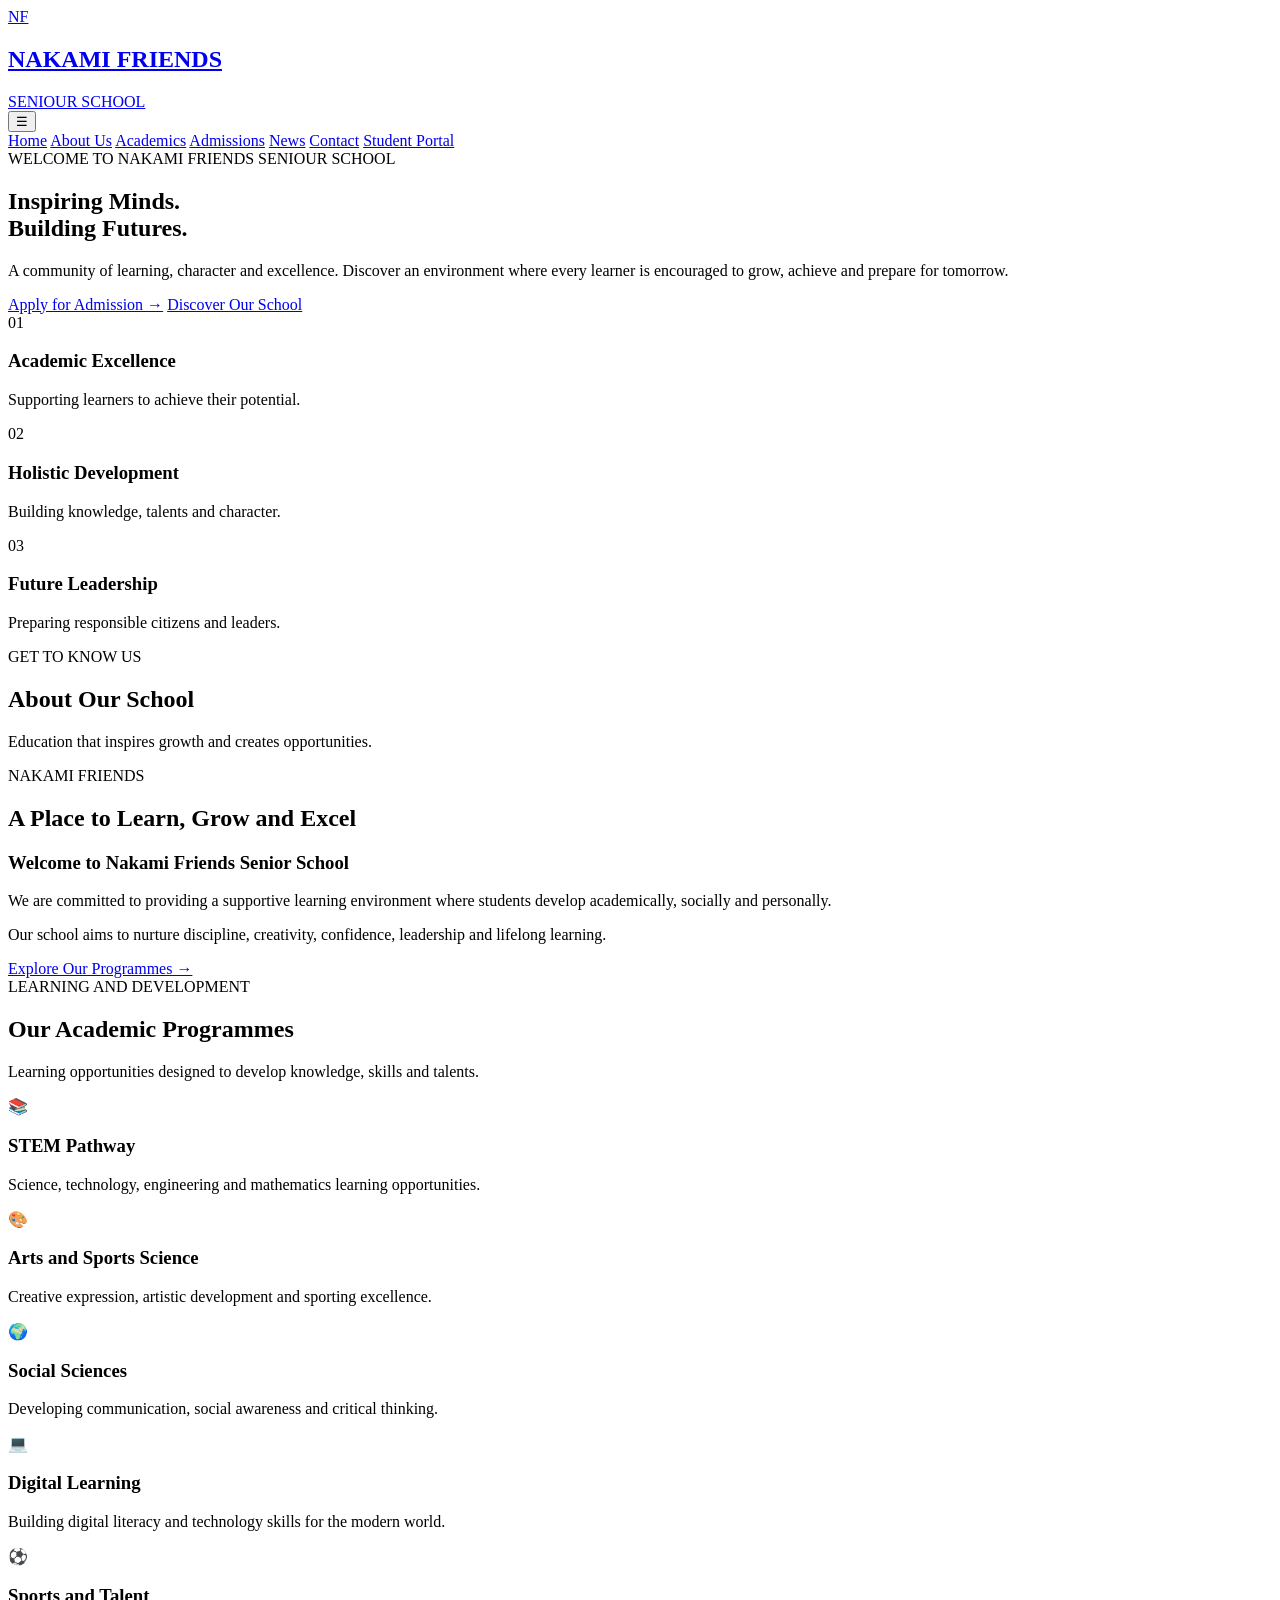
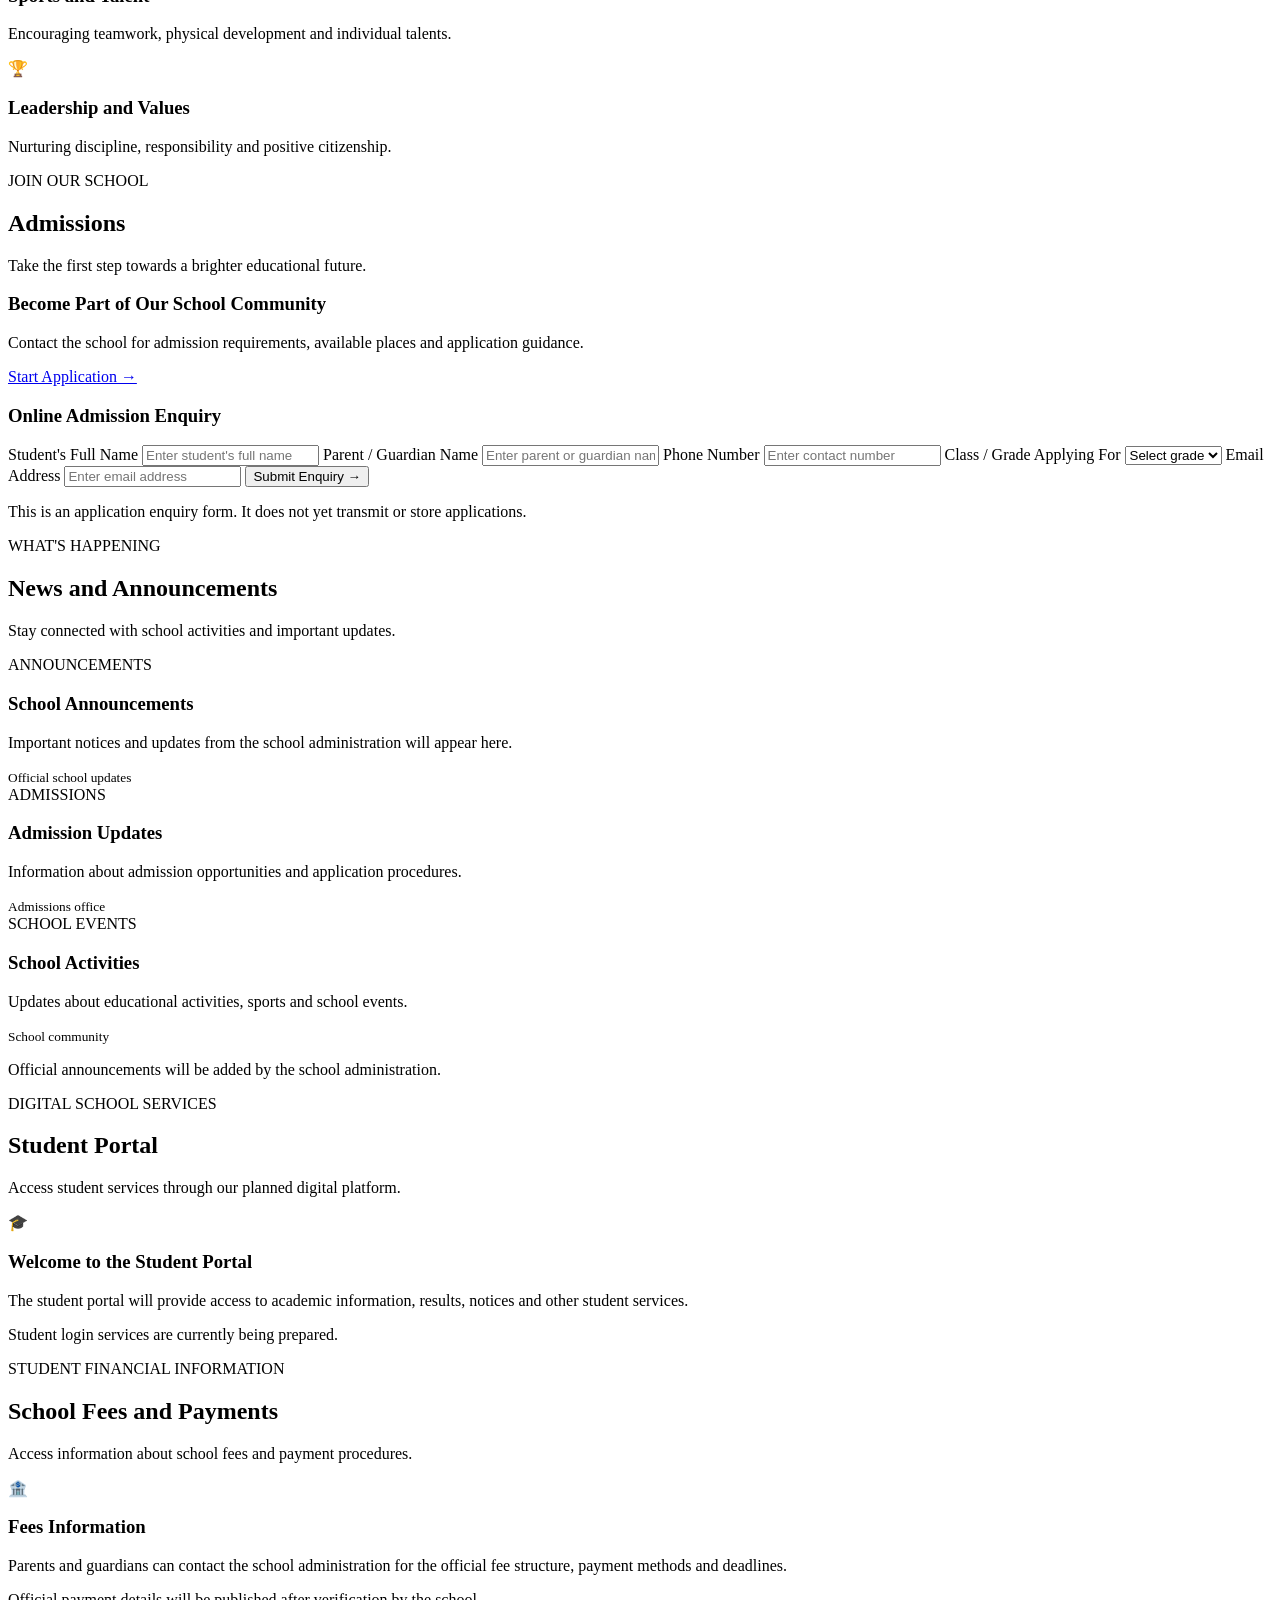
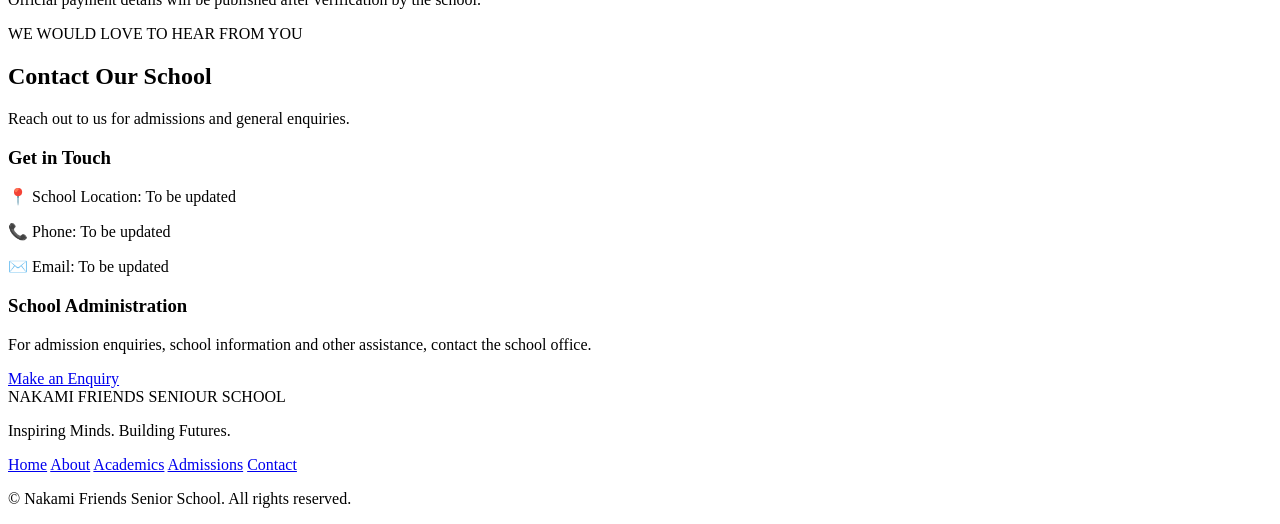
==== index.html @ fc5f19bd "Add initial HTML structure for school website This commit adds the initial HTML structure for the Na" ====
<!DOCTYPE html>
<html lang="en">
<head>
    <meta charset="UTF-8">
    <meta name="viewport" content="width=device-width, initial-scale=1.0">
    <meta name="description" content="Welcome to Nakami Friends Senior School. Discover our academic programmes, admissions and school community.">
    <title>NAKAMI FRIENDS SENIOUR SCHOOL | Excellence in Education</title>
    <link rel="stylesheet" href="style.css">
    <link rel="preconnect" href="https://fonts.googleapis.com">
    <link href="https://fonts.googleapis.com/css2?family=DM+Sans:wght@400;500;600;700;800&family=Playfair+Display:wght@600;700;800&display=swap" rel="stylesheet">
</head>

<body>

<header class="header">
    <a href="#home" class="brand">
        <div class="logo">NF</div>
        <div>
            <h2>NAKAMI FRIENDS</h2>
            <span>SENIOUR SCHOOL</span>
        </div>
    </a>

    <button class="menu-toggle" id="menuToggle" aria-label="Toggle navigation">☰</button>

    <nav id="navigation">
        <a href="#home">Home</a>
        <a href="#about">About Us</a>
        <a href="#academics">Academics</a>
        <a href="#admissions">Admissions</a>
        <a href="#news">News</a>
        <a href="#contact">Contact</a>
        <a href="#portal" class="nav-button">Student Portal</a>
    </nav>
</header>

<main>

<section class="hero" id="home">
    <div class="hero-content">
        <span class="welcome">WELCOME TO NAKAMI FRIENDS SENIOUR SCHOOL</span>
        <h1>Inspiring Minds.<br>Building Futures.</h1>
        <p>
            A community of learning, character and excellence.
            Discover an environment where every learner is encouraged
            to grow, achieve and prepare for tomorrow.
        </p>
        <div class="hero-buttons">
            <a href="#admissions" class="btn primary">Apply for Admission →</a>
            <a href="#about" class="btn outline">Discover Our School</a>
        </div>
    </div>
</section>

<section class="quick-info">
    <div>
        <span>01</span>
        <h3>Academic Excellence</h3>
        <p>Supporting learners to achieve their potential.</p>
    </div>
    <div>
        <span>02</span>
        <h3>Holistic Development</h3>
        <p>Building knowledge, talents and character.</p>
    </div>
    <div>
        <span>03</span>
        <h3>Future Leadership</h3>
        <p>Preparing responsible citizens and leaders.</p>
    </div>
</section>

<section class="section" id="about">
    <div class="section-heading">
        <span>GET TO KNOW US</span>
        <h2>About Our School</h2>
        <p>Education that inspires growth and creates opportunities.</p>
    </div>

    <div class="about-content">
        <div class="image-placeholder">
            <span>NAKAMI FRIENDS</span>
            <h2>A Place to Learn, Grow and Excel</h2>
        </div>

        <div class="about-text">
            <h3>Welcome to Nakami Friends Senior School</h3>
            <p>
                We are committed to providing a supportive learning
                environment where students develop academically,
                socially and personally.
            </p>
            <p>
                Our school aims to nurture discipline, creativity,
                confidence, leadership and lifelong learning.
            </p>
            <a href="#academics" class="text-link">Explore Our Programmes →</a>
        </div>
    </div>
</section>

<section class="section light-section" id="academics">
    <div class="section-heading">
        <span>LEARNING AND DEVELOPMENT</span>
        <h2>Our Academic Programmes</h2>
        <p>Learning opportunities designed to develop knowledge, skills and talents.</p>
    </div>

    <div class="card-grid">
        <article class="academic-card">
            <div class="card-icon">📚</div>
            <h3>STEM Pathway</h3>
            <p>Science, technology, engineering and mathematics learning opportunities.</p>
        </article>

        <article class="academic-card">
            <div class="card-icon">🎨</div>
            <h3>Arts and Sports Science</h3>
            <p>Creative expression, artistic development and sporting excellence.</p>
        </article>

        <article class="academic-card">
            <div class="card-icon">🌍</div>
            <h3>Social Sciences</h3>
            <p>Developing communication, social awareness and critical thinking.</p>
        </article>

        <article class="academic-card">
            <div class="card-icon">💻</div>
            <h3>Digital Learning</h3>
            <p>Building digital literacy and technology skills for the modern world.</p>
        </article>

        <article class="academic-card">
            <div class="card-icon">⚽</div>
            <h3>Sports and Talent</h3>
            <p>Encouraging teamwork, physical development and individual talents.</p>
        </article>

        <article class="academic-card">
            <div class="card-icon">🏆</div>
            <h3>Leadership and Values</h3>
            <p>Nurturing discipline, responsibility and positive citizenship.</p>
        </article>
    </div>
</section>

<section class="section" id="admissions">
    <div class="section-heading">
        <span>JOIN OUR SCHOOL</span>
        <h2>Admissions</h2>
        <p>Take the first step towards a brighter educational future.</p>
    </div>

    <div class="admission-box">
        <div>
            <h3>Become Part of Our School Community</h3>
            <p>Contact the school for admission requirements, available places and application guidance.</p>
        </div>
        <a href="#application" class="btn primary">Start Application →</a>
    </div>

    <div class="form-container" id="application">
        <h3>Online Admission Enquiry</h3>
        <form id="applicationForm">
            <label for="studentName">Student's Full Name</label>
            <input type="text" id="studentName" name="studentName" placeholder="Enter student's full name" required>

            <label for="guardian">Parent / Guardian Name</label>
            <input type="text" id="guardian" name="guardian" placeholder="Enter parent or guardian name" required>

            <label for="phone">Phone Number</label>
            <input type="tel" id="phone" name="phone" placeholder="Enter contact number" required>

            <label for="grade">Class / Grade Applying For</label>
            <select id="grade" name="grade" required>
                <option value="">Select grade</option>
                <option>Grade 10</option>
                <option>Grade 11</option>
                <option>Grade 12</option>
            </select>

            <label for="email">Email Address</label>
            <input type="email" id="email" name="email" placeholder="Enter email address">

            <button type="submit" class="btn primary full-btn">Submit Enquiry →</button>
            <p id="applicationMessage" class="form-message" role="status"></p>
        </form>
        <p class="notice">This is an application enquiry form. It does not yet transmit or store applications.</p>
    </div>
</section>

<section class="section light-section" id="news">
    <div class="section-heading">
        <span>WHAT'S HAPPENING</span>
        <h2>News and Announcements</h2>
        <p>Stay connected with school activities and important updates.</p>
    </div>

    <div class="card-grid">
        <article class="news-card">
            <span class="news-tag">ANNOUNCEMENTS</span>
            <h3>School Announcements</h3>
            <p>Important notices and updates from the school administration will appear here.</p>
            <small>Official school updates</small>
        </article>

        <article class="news-card">
            <span class="news-tag">ADMISSIONS</span>
            <h3>Admission Updates</h3>
            <p>Information about admission opportunities and application procedures.</p>
            <small>Admissions office</small>
        </article>

        <article class="news-card">
            <span class="news-tag">SCHOOL EVENTS</span>
            <h3>School Activities</h3>
            <p>Updates about educational activities, sports and school events.</p>
            <small>School community</small>
        </article>
    </div>
    <p class="notice">Official announcements will be added by the school administration.</p>
</section>

<section class="section portal-section" id="portal">
    <div class="section-heading">
        <span>DIGITAL SCHOOL SERVICES</span>
        <h2>Student Portal</h2>
        <p>Access student services through our planned digital platform.</p>
    </div>

    <div class="portal-box">
        <div class="portal-icon">🎓</div>
        <h3>Welcome to the Student Portal</h3>
        <p>
            The student portal will provide access to academic information,
            results, notices and other student services.
        </p>
        <p class="notice">Student login services are currently being prepared.</p>
    </div>
</section>

<section class="section light-section" id="fees">
    <div class="section-heading">
        <span>STUDENT FINANCIAL INFORMATION</span>
        <h2>School Fees and Payments</h2>
        <p>Access information about school fees and payment procedures.</p>
    </div>

    <div class="fees-box">
        <div class="fees-icon">🏦</div>
        <h3>Fees Information</h3>
        <p>
            Parents and guardians can contact the school administration
            for the official fee structure, payment methods and deadlines.
        </p>
        <p class="notice">Official payment details will be published after verification by the school.</p>
    </div>
</section>

<section class="section" id="contact">
    <div class="section-heading">
        <span>WE WOULD LOVE TO HEAR FROM YOU</span>
        <h2>Contact Our School</h2>
        <p>Reach out to us for admissions and general enquiries.</p>
    </div>

    <div class="contact-grid">
        <div>
            <h3>Get in Touch</h3>
            <p>📍 School Location: To be updated</p>
            <p>📞 Phone: To be updated</p>
            <p>✉️ Email: To be updated</p>
        </div>
        <div>
            <h3>School Administration</h3>
            <p>For admission enquiries, school information and other assistance, contact the school office.</p>
            <a href="#application" class="btn primary">Make an Enquiry</a>
        </div>
    </div>
</section>

</main>

<footer class="footer">
    <div class="footer-brand">NAKAMI FRIENDS SENIOUR SCHOOL</div>
    <p>Inspiring Minds. Building Futures.</p>

    <div class="footer-links">
        <a href="#home">Home</a>
        <a href="#about">About</a>
        <a href="#academics">Academics</a>
        <a href="#admissions">Admissions</a>
        <a href="#contact">Contact</a>
    </div>

    <p class="copyright">
        © <span id="year"></span> Nakami Friends Senior School.
        All rights reserved.
    </p>
</footer>

<script src="script.js"></script>
</body>
</html>
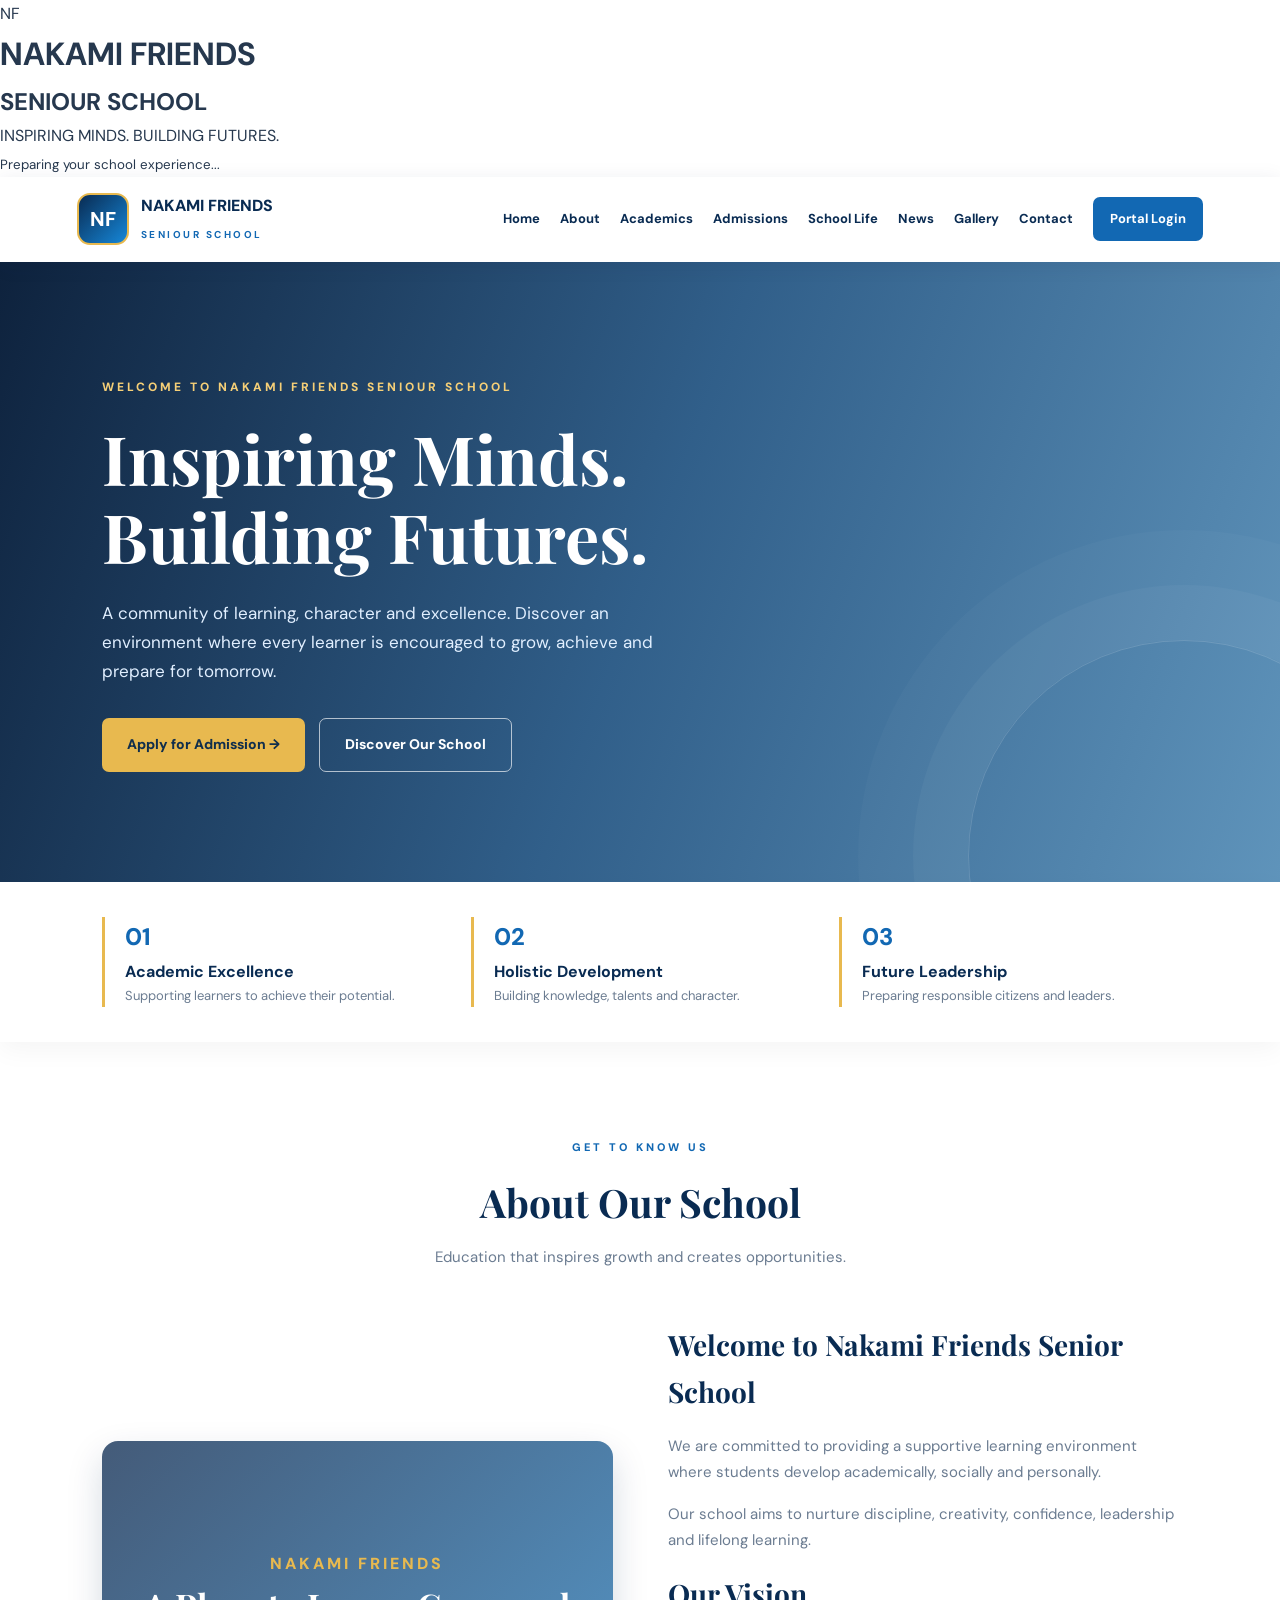
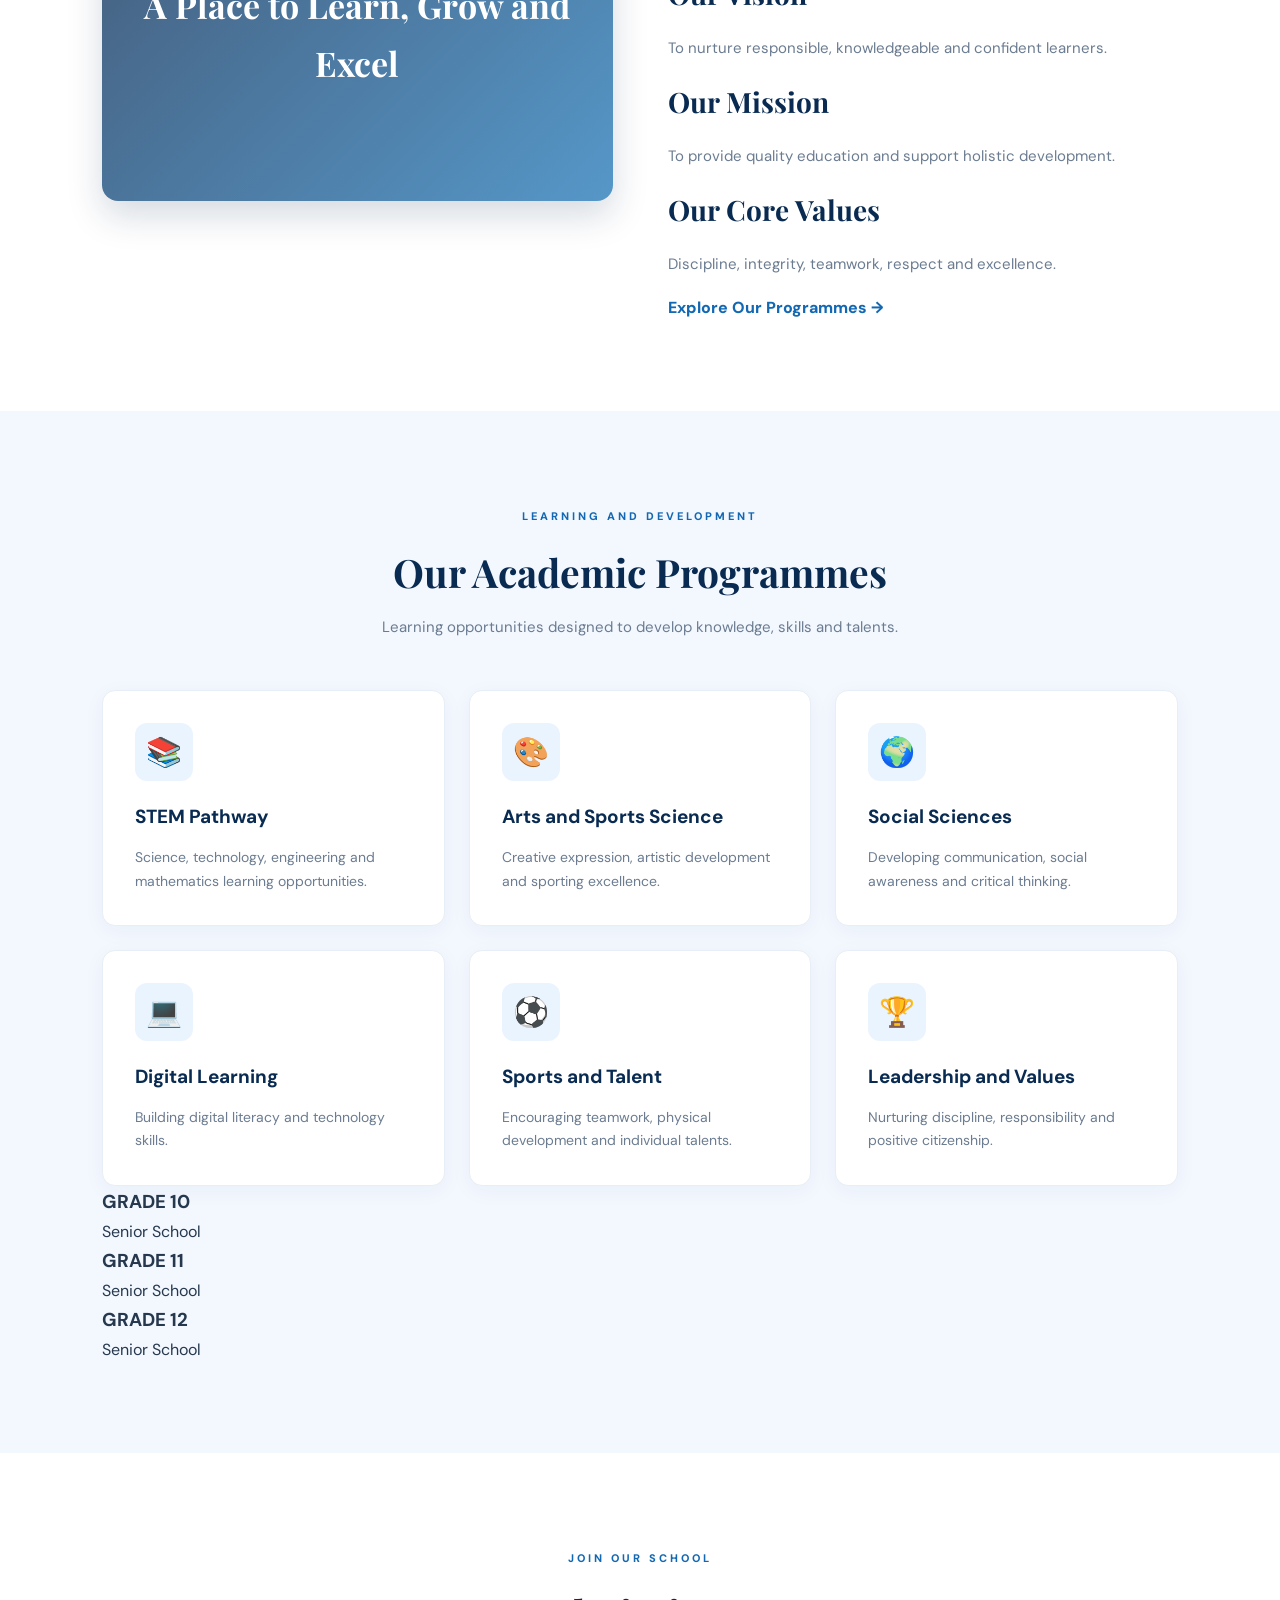
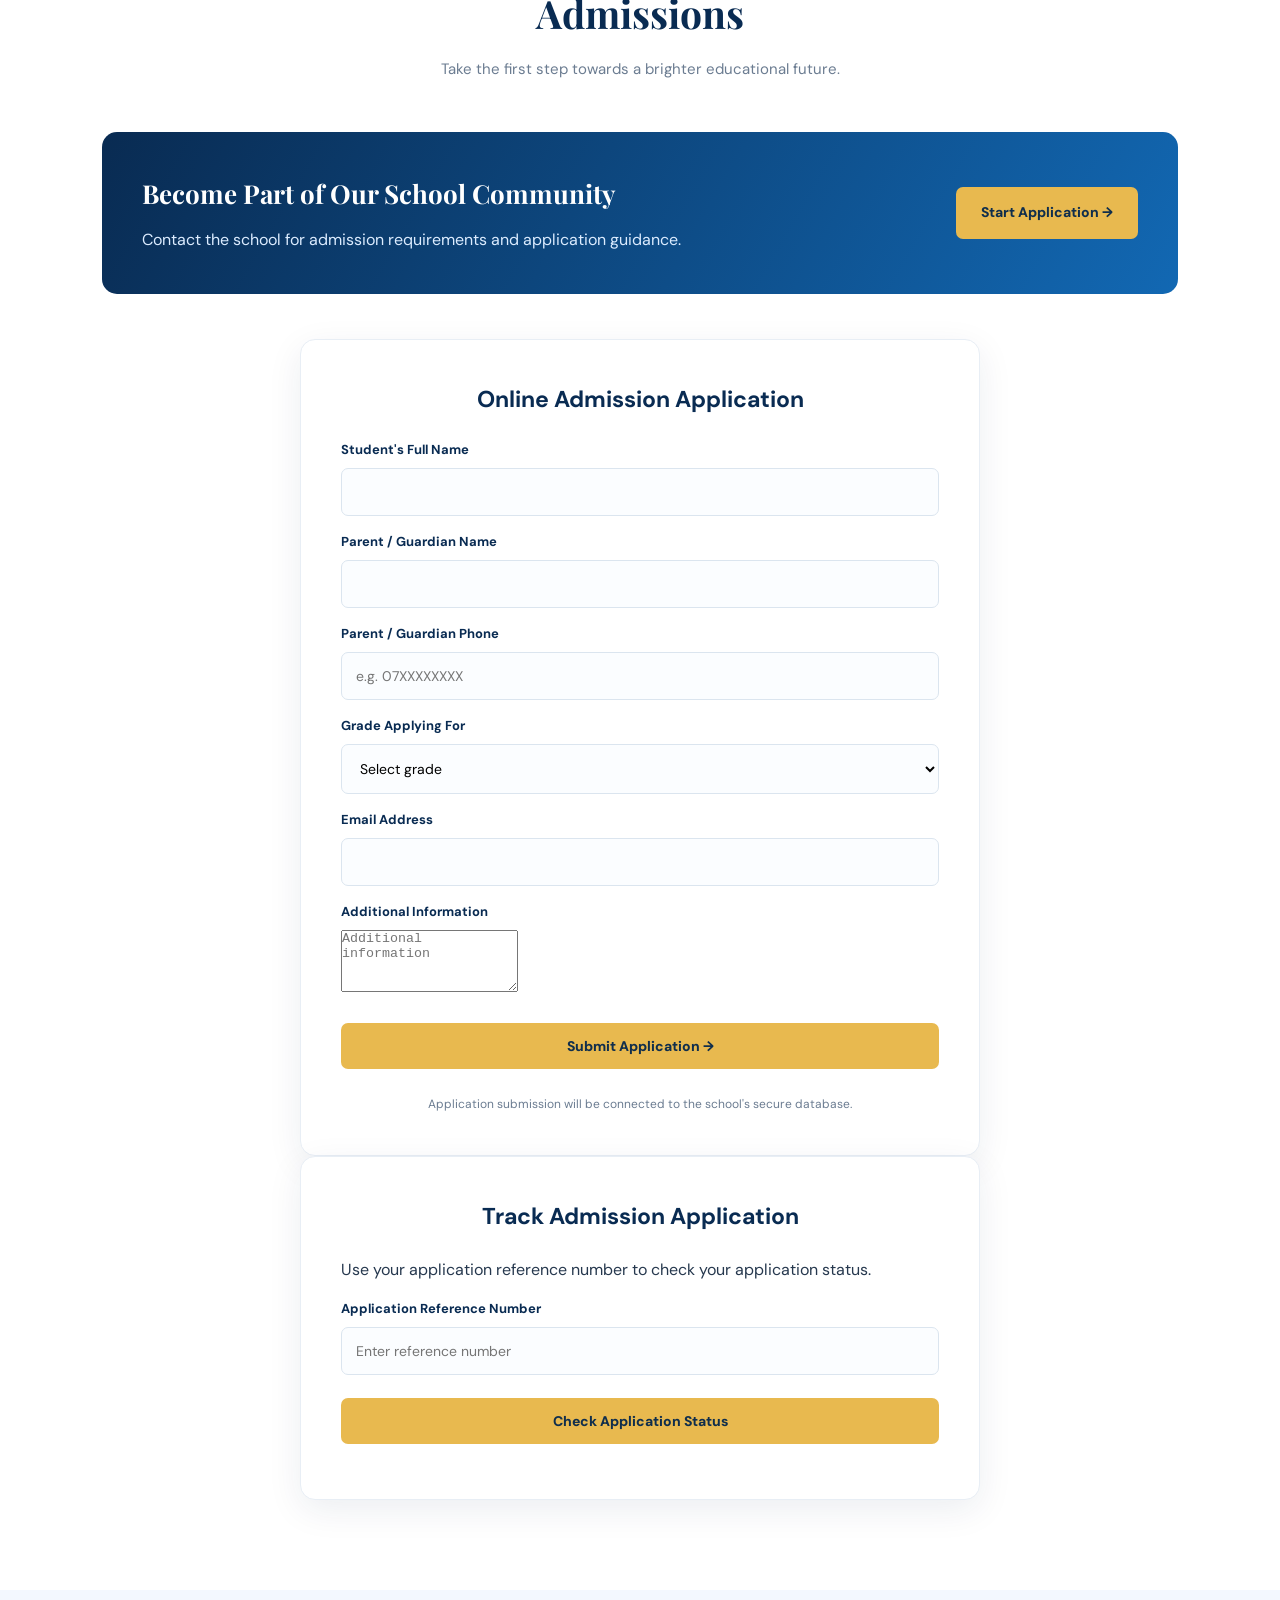
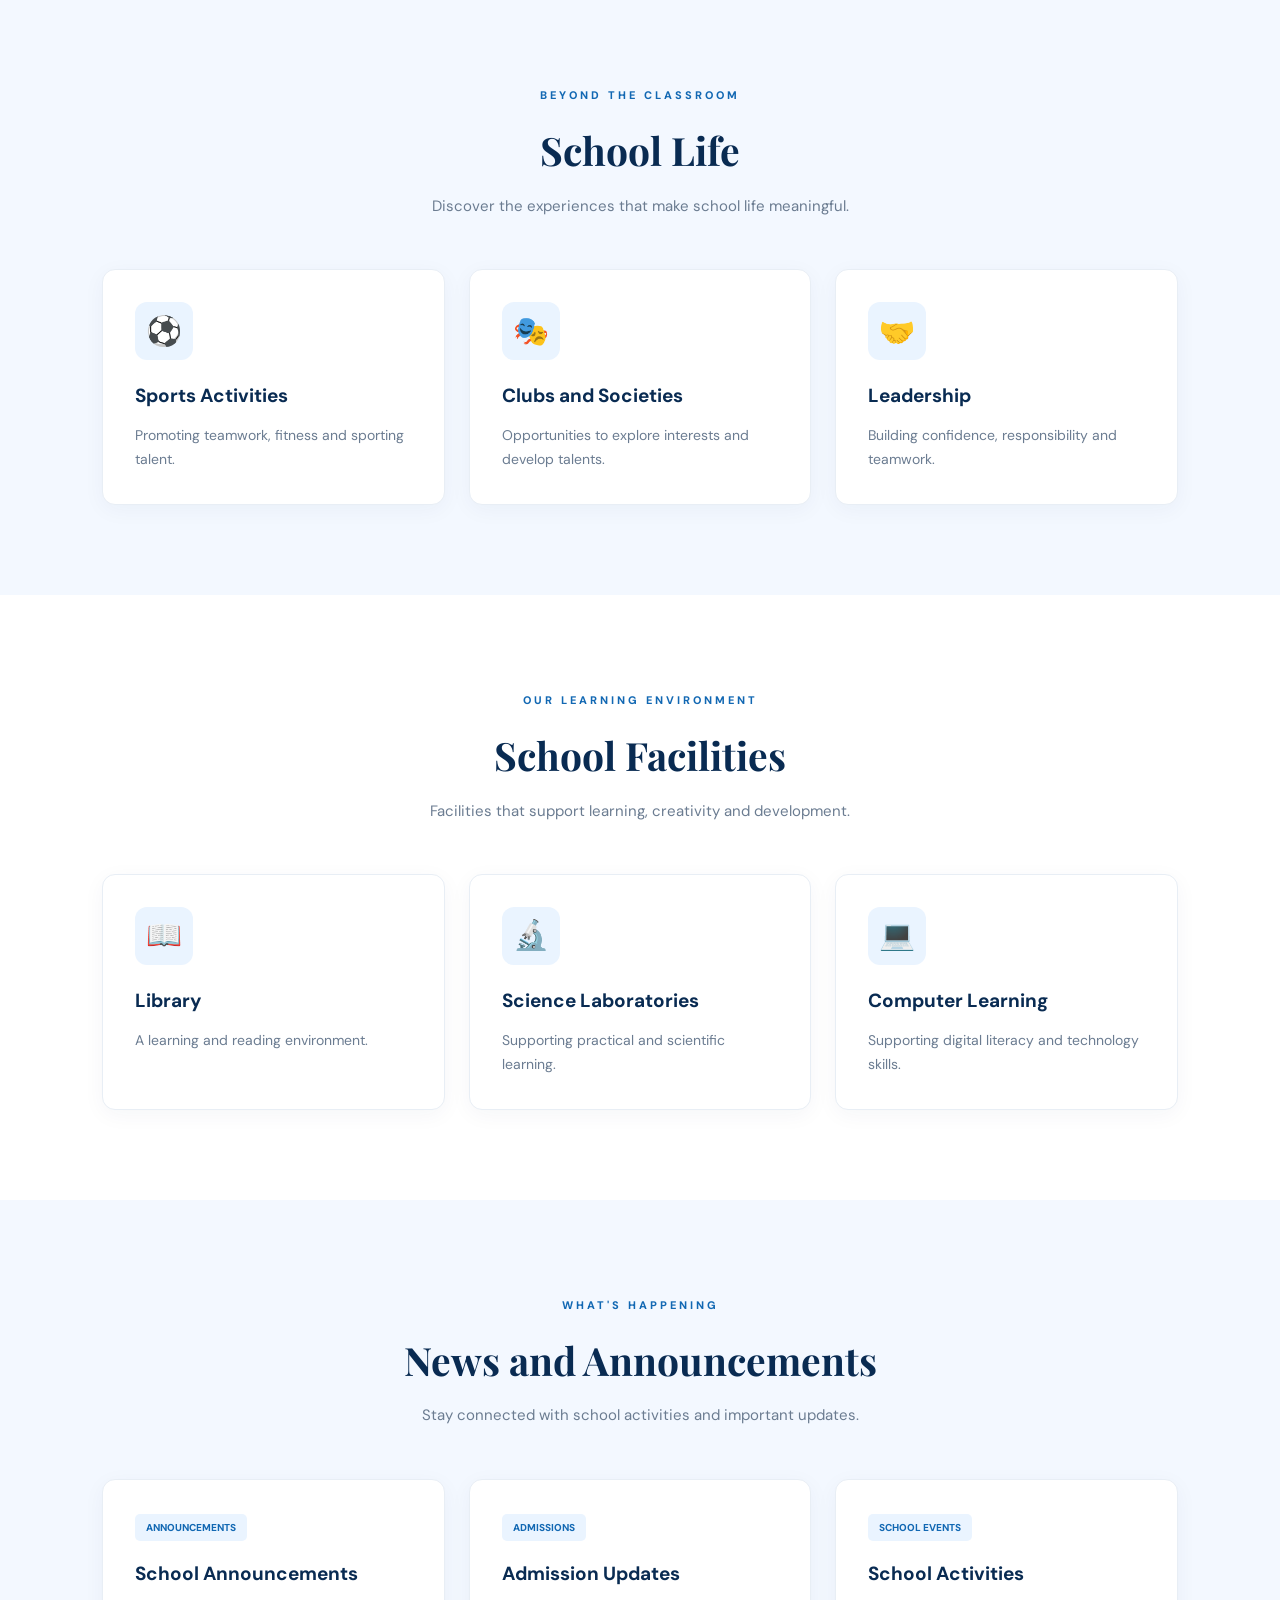
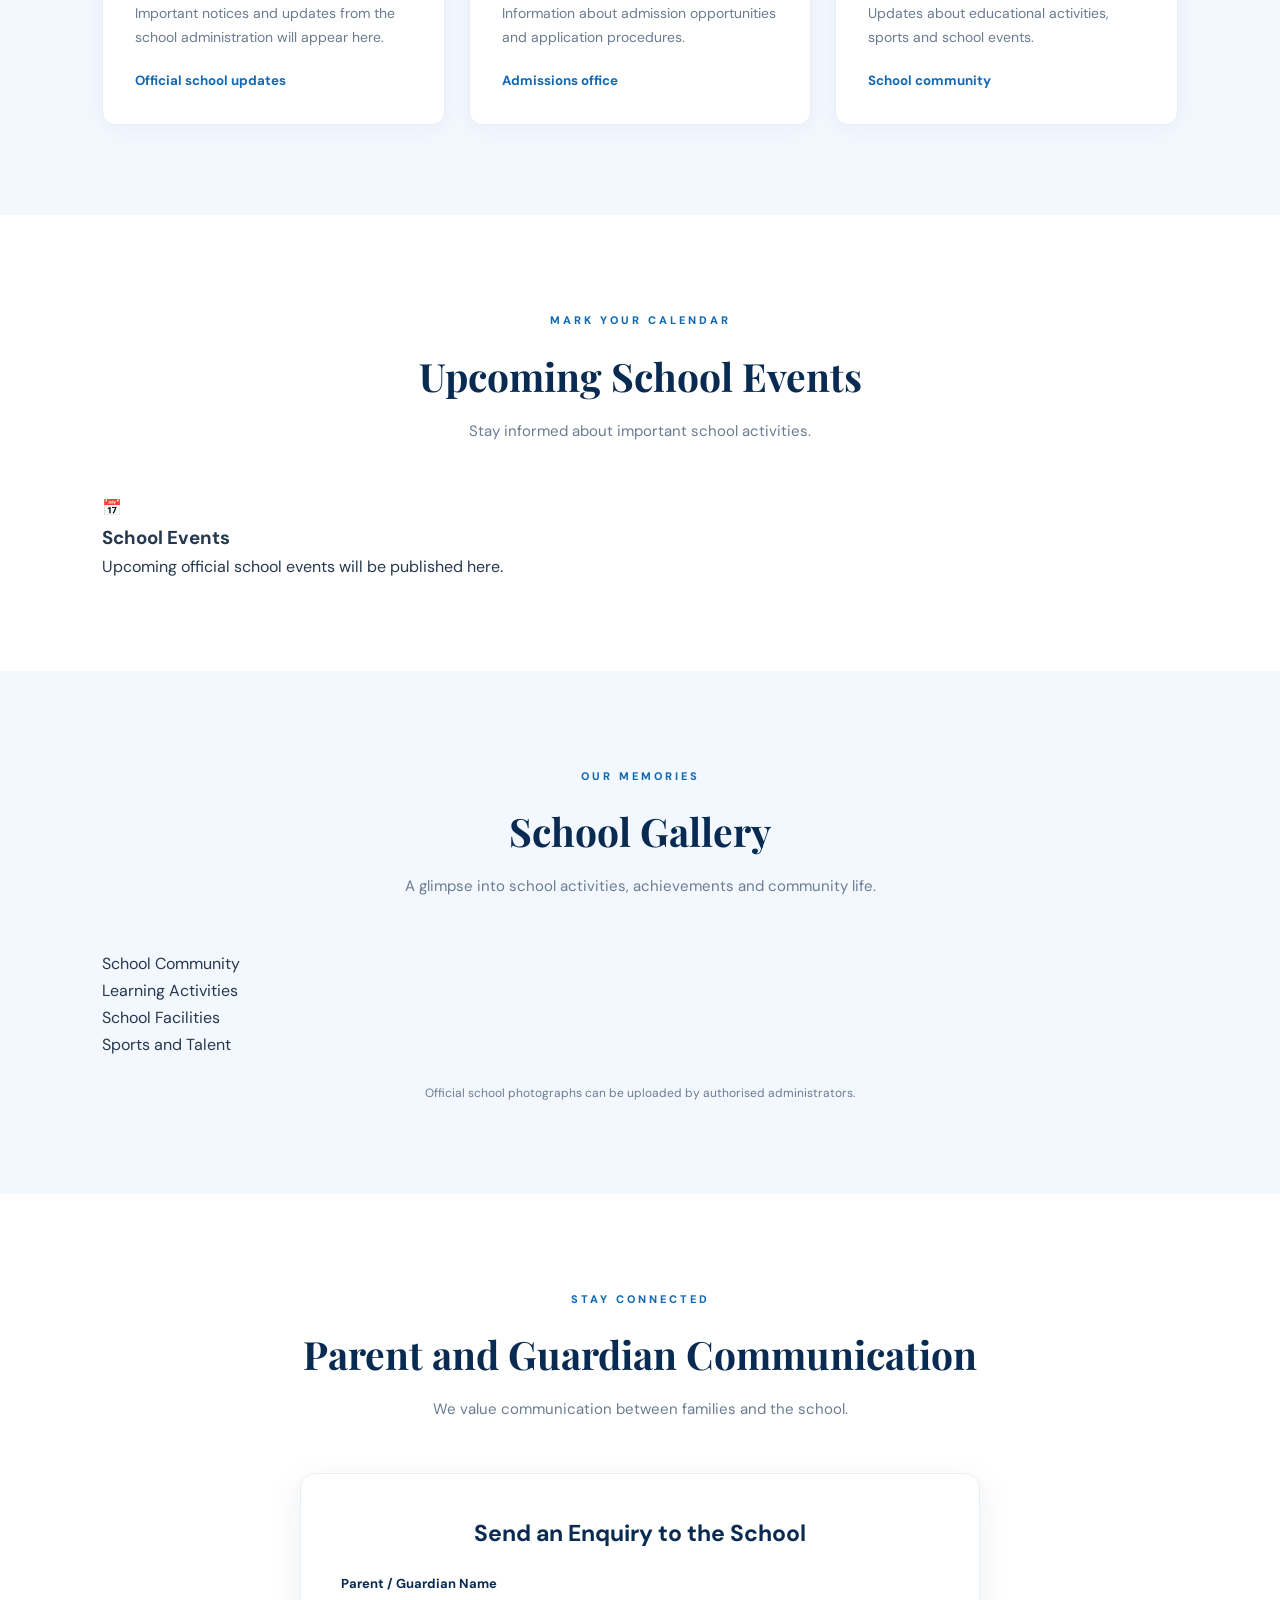
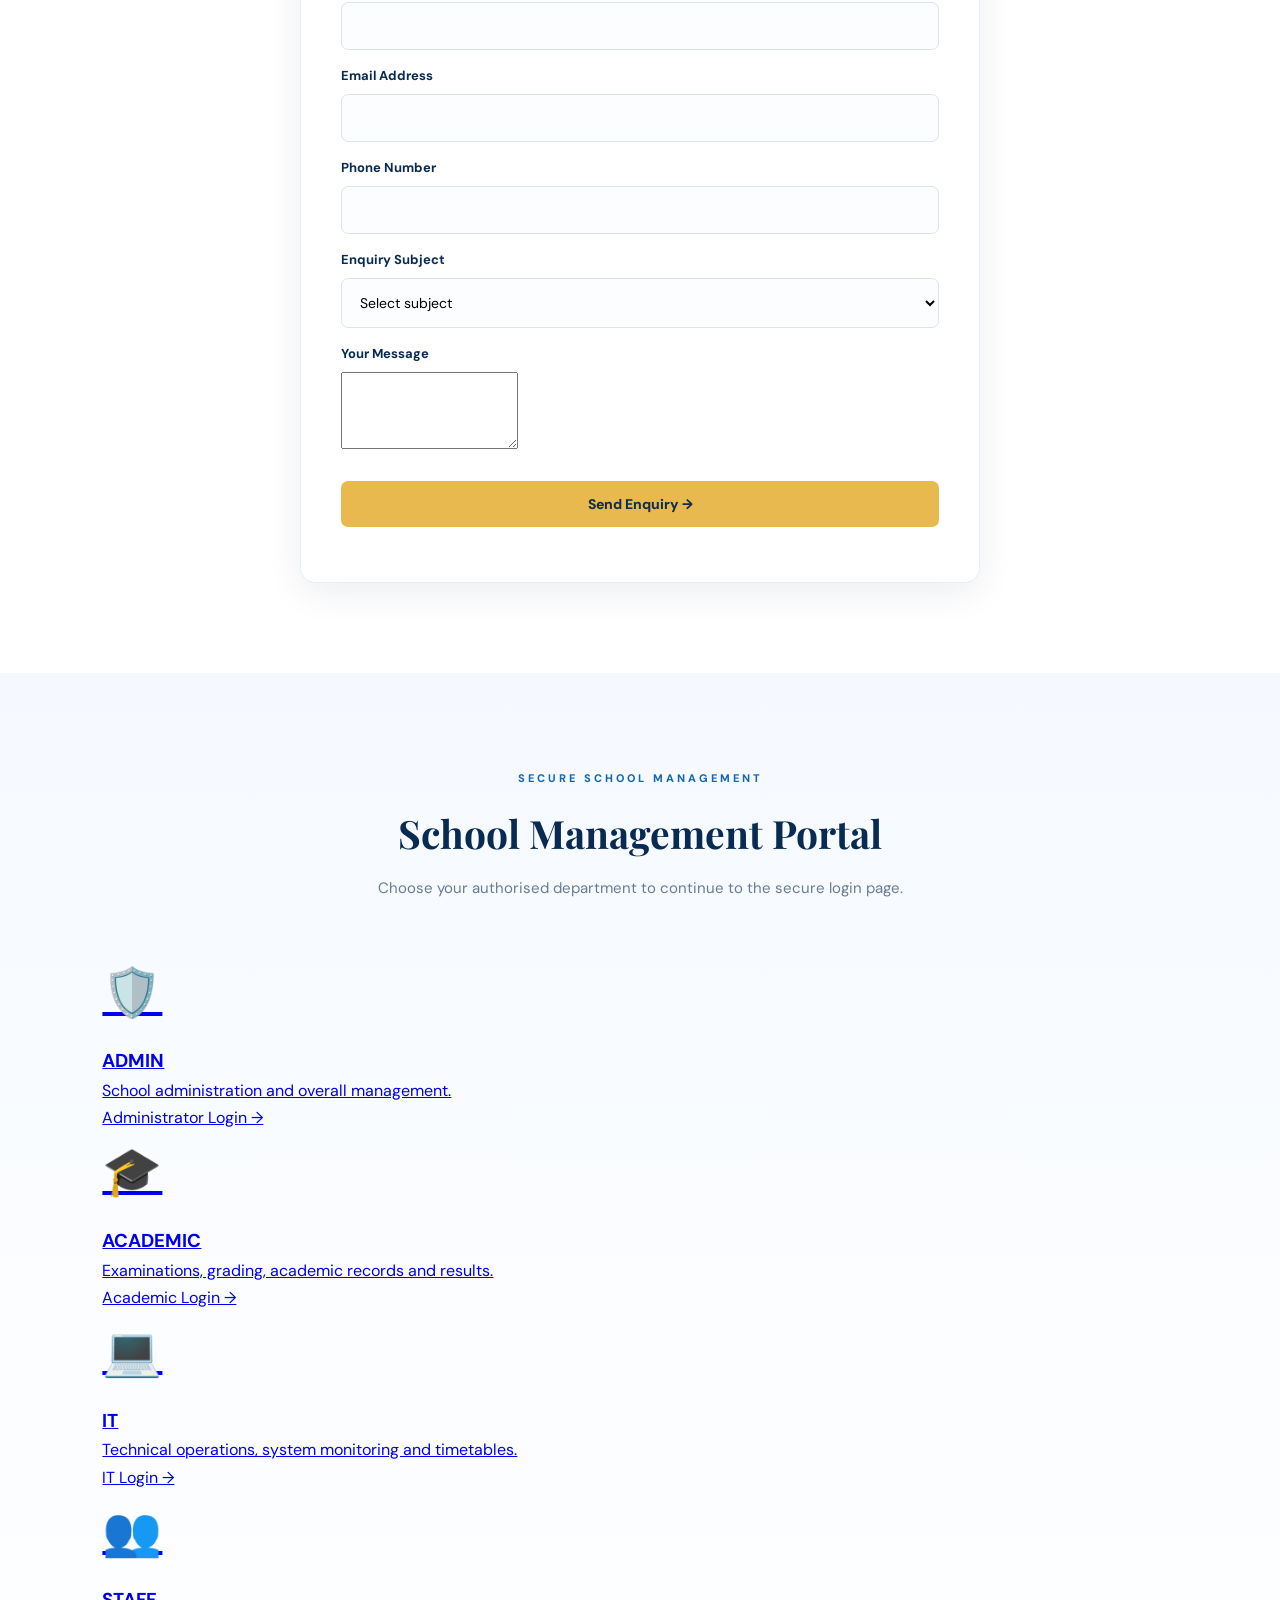
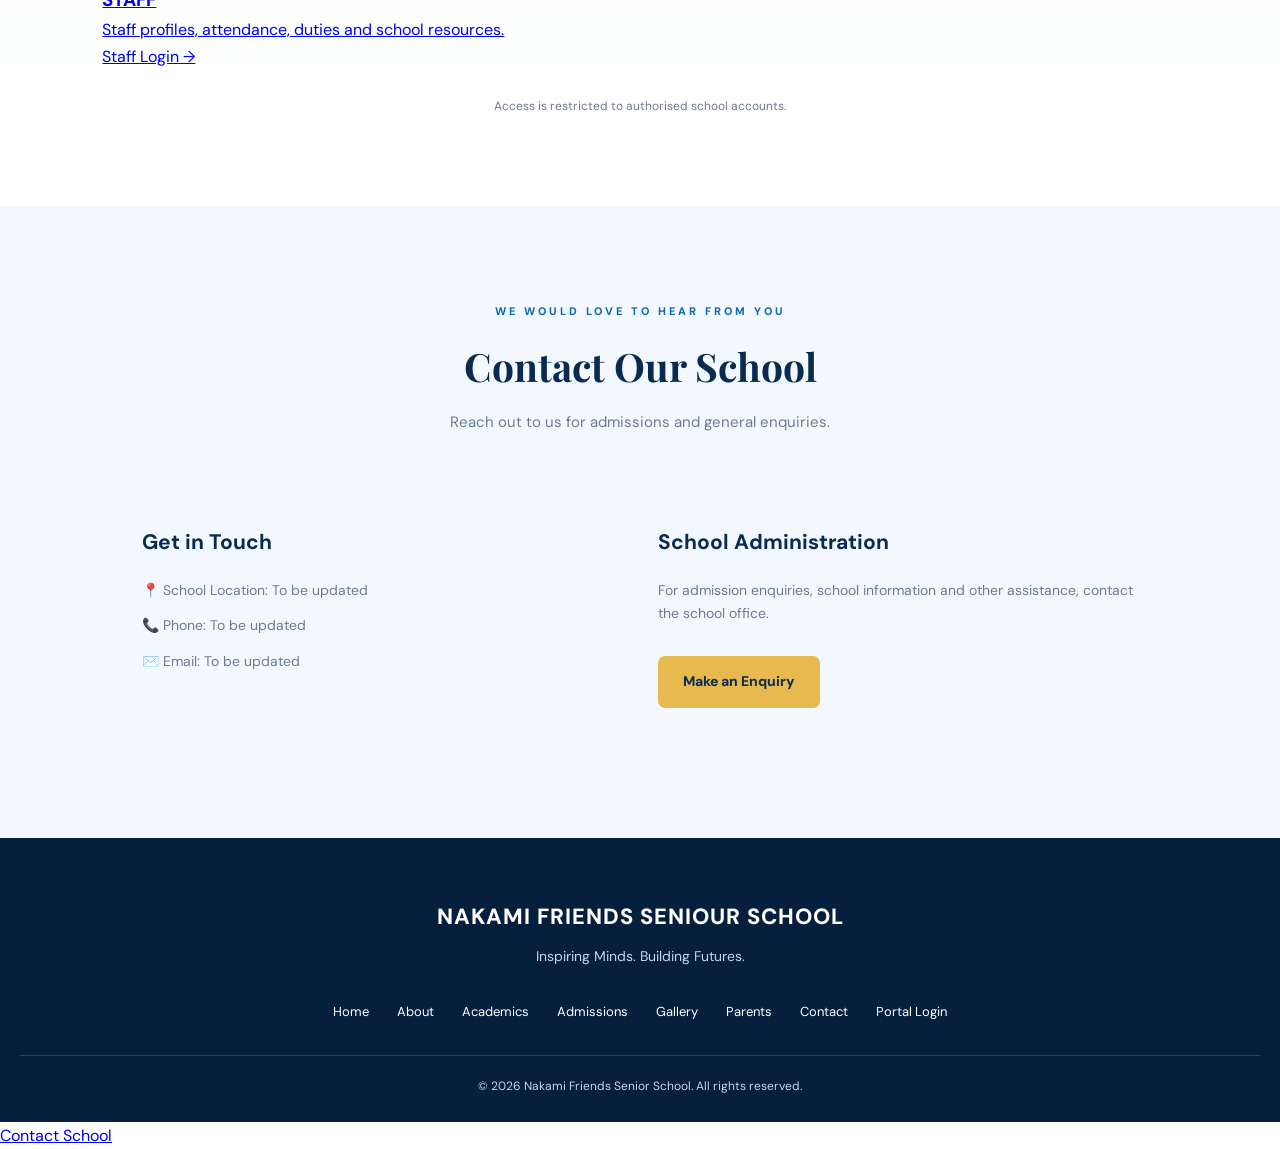
==== commit 473a4051: "Refactor index.html for improved structure and content" ====
--- a/index.html
+++ b/index.html
@@ -2,305 +2,555 @@
 <!DOCTYPE html>
 <html lang="en">
 <head>
-    <meta charset="UTF-8">
-    <meta name="viewport" content="width=device-width, initial-scale=1.0">
-    <meta name="description" content="Welcome to Nakami Friends Senior School. Discover our academic programmes, admissions and school community.">
-    <title>NAKAMI FRIENDS SENIOUR SCHOOL | Excellence in Education</title>
-    <link rel="stylesheet" href="style.css">
-    <link rel="preconnect" href="https://fonts.googleapis.com">
-    <link href="https://fonts.googleapis.com/css2?family=DM+Sans:wght@400;500;600;700;800&family=Playfair+Display:wght@600;700;800&display=swap" rel="stylesheet">
+  <meta charset="UTF-8">
+  <meta name="viewport" content="width=device-width, initial-scale=1.0">
+  <meta name="theme-color" content="#081b35">
+  <meta name="description" content="Welcome to Nakami Friends Seniour School. Discover our academics, admissions, facilities and school community.">
+
+  <title>NAKAMI FRIENDS SENIOUR SCHOOL | Excellence in Education</title>
+
+  <link rel="preconnect" href="https://fonts.googleapis.com">
+  <link rel="preconnect" href="https://fonts.gstatic.com" crossorigin>
+  <link href="https://fonts.googleapis.com/css2?family=DM+Sans:wght@400;500;600;700;800&family=Playfair+Display:wght@600;700;800&display=swap" rel="stylesheet">
+
+  <link rel="stylesheet" href="style.css">
 </head>
 
 <body>
 
+<!-- LOADING SCREEN -->
+<div id="loadingScreen" class="loading-screen">
+  <div class="loading-content">
+    <div class="loading-logo">NF</div>
+    <h1>NAKAMI FRIENDS</h1>
+    <h2>SENIOUR SCHOOL</h2>
+    <p>INSPIRING MINDS. BUILDING FUTURES.</p>
+    <div class="loading-track">
+      <div class="loading-progress"></div>
+    </div>
+    <small>Preparing your school experience...</small>
+  </div>
+</div>
+
+<!-- HEADER -->
 <header class="header">
-    <a href="#home" class="brand">
-        <div class="logo">NF</div>
-        <div>
-            <h2>NAKAMI FRIENDS</h2>
-            <span>SENIOUR SCHOOL</span>
-        </div>
+  <a href="#home" class="brand">
+    <div class="logo">NF</div>
+    <div>
+      <h2>NAKAMI FRIENDS</h2>
+      <span>SENIOUR SCHOOL</span>
+    </div>
+  </a>
+
+  <button class="menu-toggle" id="menuToggle" aria-label="Toggle navigation">
+    ☰
+  </button>
+
+  <nav id="navigation">
+    <a href="#home">Home</a>
+    <a href="#about">About</a>
+    <a href="#academics">Academics</a>
+    <a href="#admissions">Admissions</a>
+    <a href="#school-life">School Life</a>
+    <a href="#news">News</a>
+    <a href="#gallery">Gallery</a>
+    <a href="#contact">Contact</a>
+    <a href="#portal" class="nav-button">Portal Login</a>
+  </nav>
+</header>
+
+<main>
+
+<!-- HERO -->
+<section class="hero" id="home">
+  <div class="hero-content">
+    <span class="welcome">WELCOME TO NAKAMI FRIENDS SENIOUR SCHOOL</span>
+
+    <h1>Inspiring Minds.<br>Building Futures.</h1>
+
+    <p>
+      A community of learning, character and excellence.
+      Discover an environment where every learner is encouraged
+      to grow, achieve and prepare for tomorrow.
+    </p>
+
+    <div class="hero-buttons">
+      <a href="#admissions" class="btn primary">Apply for Admission →</a>
+      <a href="#about" class="btn outline">Discover Our School</a>
+    </div>
+  </div>
+</section>
+
+<!-- QUICK INFORMATION -->
+<section class="quick-info">
+  <div>
+    <span>01</span>
+    <h3>Academic Excellence</h3>
+    <p>Supporting learners to achieve their potential.</p>
+  </div>
+
+  <div>
+    <span>02</span>
+    <h3>Holistic Development</h3>
+    <p>Building knowledge, talents and character.</p>
+  </div>
+
+  <div>
+    <span>03</span>
+    <h3>Future Leadership</h3>
+    <p>Preparing responsible citizens and leaders.</p>
+  </div>
+</section>
+
+<!-- ABOUT -->
+<section class="section" id="about">
+  <div class="section-heading">
+    <span>GET TO KNOW US</span>
+    <h2>About Our School</h2>
+    <p>Education that inspires growth and creates opportunities.</p>
+  </div>
+
+  <div class="about-content">
+    <div class="image-placeholder">
+      <span>NAKAMI FRIENDS</span>
+      <h2>A Place to Learn, Grow and Excel</h2>
+    </div>
+
+    <div class="about-text">
+      <h3>Welcome to Nakami Friends Senior School</h3>
+
+      <p>
+        We are committed to providing a supportive learning
+        environment where students develop academically,
+        socially and personally.
+      </p>
+
+      <p>
+        Our school aims to nurture discipline, creativity,
+        confidence, leadership and lifelong learning.
+      </p>
+
+      <h3>Our Vision</h3>
+      <p>To nurture responsible, knowledgeable and confident learners.</p>
+
+      <h3>Our Mission</h3>
+      <p>To provide quality education and support holistic development.</p>
+
+      <h3>Our Core Values</h3>
+      <p>Discipline, integrity, teamwork, respect and excellence.</p>
+
+      <a href="#academics" class="text-link">Explore Our Programmes →</a>
+    </div>
+  </div>
+</section>
+
+<!-- ACADEMICS -->
+<section class="section light-section" id="academics">
+  <div class="section-heading">
+    <span>LEARNING AND DEVELOPMENT</span>
+    <h2>Our Academic Programmes</h2>
+    <p>Learning opportunities designed to develop knowledge, skills and talents.</p>
+  </div>
+
+  <div class="card-grid">
+    <article class="academic-card">
+      <div class="card-icon">📚</div>
+      <h3>STEM Pathway</h3>
+      <p>Science, technology, engineering and mathematics learning opportunities.</p>
+    </article>
+
+    <article class="academic-card">
+      <div class="card-icon">🎨</div>
+      <h3>Arts and Sports Science</h3>
+      <p>Creative expression, artistic development and sporting excellence.</p>
+    </article>
+
+    <article class="academic-card">
+      <div class="card-icon">🌍</div>
+      <h3>Social Sciences</h3>
+      <p>Developing communication, social awareness and critical thinking.</p>
+    </article>
+
+    <article class="academic-card">
+      <div class="card-icon">💻</div>
+      <h3>Digital Learning</h3>
+      <p>Building digital literacy and technology skills.</p>
+    </article>
+
+    <article class="academic-card">
+      <div class="card-icon">⚽</div>
+      <h3>Sports and Talent</h3>
+      <p>Encouraging teamwork, physical development and individual talents.</p>
+    </article>
+
+    <article class="academic-card">
+      <div class="card-icon">🏆</div>
+      <h3>Leadership and Values</h3>
+      <p>Nurturing discipline, responsibility and positive citizenship.</p>
+    </article>
+  </div>
+
+  <div class="grade-grid">
+    <div class="grade-card">
+      <h3>GRADE 10</h3>
+      <p>Senior School</p>
+    </div>
+    <div class="grade-card">
+      <h3>GRADE 11</h3>
+      <p>Senior School</p>
+    </div>
+    <div class="grade-card">
+      <h3>GRADE 12</h3>
+      <p>Senior School</p>
+    </div>
+  </div>
+</section>
+
+<!-- ADMISSIONS -->
+<section class="section" id="admissions">
+  <div class="section-heading">
+    <span>JOIN OUR SCHOOL</span>
+    <h2>Admissions</h2>
+    <p>Take the first step towards a brighter educational future.</p>
+  </div>
+
+  <div class="admission-box">
+    <div>
+      <h3>Become Part of Our School Community</h3>
+      <p>Contact the school for admission requirements and application guidance.</p>
+    </div>
+    <a href="#application" class="btn primary">Start Application →</a>
+  </div>
+
+  <div class="form-container" id="application">
+    <h3>Online Admission Application</h3>
+
+    <form id="applicationForm">
+      <label for="studentName">Student's Full Name</label>
+      <input type="text" id="studentName" name="studentName" required>
+
+      <label for="guardian">Parent / Guardian Name</label>
+      <input type="text" id="guardian" name="guardian" required>
+
+      <label for="phone">Parent / Guardian Phone</label>
+      <input type="tel" id="phone" name="phone" placeholder="e.g. 07XXXXXXXX" required>
+
+      <label for="grade">Grade Applying For</label>
+      <select id="grade" name="grade" required>
+        <option value="">Select grade</option>
+        <option value="Grade 10">Grade 10</option>
+        <option value="Grade 11">Grade 11</option>
+        <option value="Grade 12">Grade 12</option>
+      </select>
+
+      <label for="email">Email Address</label>
+      <input type="email" id="email" name="email" required>
+
+      <label for="applicationMessage">Additional Information</label>
+      <textarea id="applicationMessage" name="message" rows="4" placeholder="Additional information"></textarea>
+
+      <button type="submit" class="btn primary full-btn">
+        Submit Application →
+      </button>
+
+      <p id="applicationStatus" class="form-message" role="status"></p>
+    </form>
+
+    <p class="notice">
+      Application submission will be connected to the school's secure database.
+    </p>
+  </div>
+
+  <div class="form-container tracking-container">
+    <h3>Track Admission Application</h3>
+    <p>Use your application reference number to check your application status.</p>
+
+    <form id="trackingForm">
+      <label for="trackingNumber">Application Reference Number</label>
+      <input type="text" id="trackingNumber" placeholder="Enter reference number" required>
+      <button type="submit" class="btn primary full-btn">Check Application Status</button>
+      <p id="trackingStatus" class="form-message" role="status"></p>
+    </form>
+  </div>
+</section>
+
+<!-- SCHOOL LIFE -->
+<section class="section light-section" id="school-life">
+  <div class="section-heading">
+    <span>BEYOND THE CLASSROOM</span>
+    <h2>School Life</h2>
+    <p>Discover the experiences that make school life meaningful.</p>
+  </div>
+
+  <div class="card-grid">
+    <article class="academic-card">
+      <div class="card-icon">⚽</div>
+      <h3>Sports Activities</h3>
+      <p>Promoting teamwork, fitness and sporting talent.</p>
+    </article>
+
+    <article class="academic-card">
+      <div class="card-icon">🎭</div>
+      <h3>Clubs and Societies</h3>
+      <p>Opportunities to explore interests and develop talents.</p>
+    </article>
+
+    <article class="academic-card">
+      <div class="card-icon">🤝</div>
+      <h3>Leadership</h3>
+      <p>Building confidence, responsibility and teamwork.</p>
+    </article>
+  </div>
+</section>
+
+<!-- FACILITIES -->
+<section class="section" id="facilities">
+  <div class="section-heading">
+    <span>OUR LEARNING ENVIRONMENT</span>
+    <h2>School Facilities</h2>
+    <p>Facilities that support learning, creativity and development.</p>
+  </div>
+
+  <div class="card-grid">
+    <article class="academic-card">
+      <div class="card-icon">📖</div>
+      <h3>Library</h3>
+      <p>A learning and reading environment.</p>
+    </article>
+
+    <article class="academic-card">
+      <div class="card-icon">🔬</div>
+      <h3>Science Laboratories</h3>
+      <p>Supporting practical and scientific learning.</p>
+    </article>
+
+    <article class="academic-card">
+      <div class="card-icon">💻</div>
+      <h3>Computer Learning</h3>
+      <p>Supporting digital literacy and technology skills.</p>
+    </article>
+  </div>
+</section>
+
+<!-- NEWS -->
+<section class="section light-section" id="news">
+  <div class="section-heading">
+    <span>WHAT'S HAPPENING</span>
+    <h2>News and Announcements</h2>
+    <p>Stay connected with school activities and important updates.</p>
+  </div>
+
+  <div class="card-grid" id="publicNews">
+    <article class="news-card">
+      <span class="news-tag">ANNOUNCEMENTS</span>
+      <h3>School Announcements</h3>
+      <p>Important notices and updates from the school administration will appear here.</p>
+      <small>Official school updates</small>
+    </article>
+
+    <article class="news-card">
+      <span class="news-tag">ADMISSIONS</span>
+      <h3>Admission Updates</h3>
+      <p>Information about admission opportunities and application procedures.</p>
+      <small>Admissions office</small>
+    </article>
+
+    <article class="news-card">
+      <span class="news-tag">SCHOOL EVENTS</span>
+      <h3>School Activities</h3>
+      <p>Updates about educational activities, sports and school events.</p>
+      <small>School community</small>
+    </article>
+  </div>
+</section>
+
+<!-- EVENTS -->
+<section class="section" id="events">
+  <div class="section-heading">
+    <span>MARK YOUR CALENDAR</span>
+    <h2>Upcoming School Events</h2>
+    <p>Stay informed about important school activities.</p>
+  </div>
+
+  <div class="events-container" id="publicEvents">
+    <div class="event-card">
+      <div class="event-icon">📅</div>
+      <div>
+        <h3>School Events</h3>
+        <p>Upcoming official school events will be published here.</p>
+      </div>
+    </div>
+  </div>
+</section>
+
+<!-- GALLERY -->
+<section class="section light-section" id="gallery">
+  <div class="section-heading">
+    <span>OUR MEMORIES</span>
+    <h2>School Gallery</h2>
+    <p>A glimpse into school activities, achievements and community life.</p>
+  </div>
+
+  <div class="gallery-grid" id="publicGallery">
+    <div class="gallery-item gallery-one">
+      <span>School Community</span>
+    </div>
+    <div class="gallery-item gallery-two">
+      <span>Learning Activities</span>
+    </div>
+    <div class="gallery-item gallery-three">
+      <span>School Facilities</span>
+    </div>
+    <div class="gallery-item gallery-four">
+      <span>Sports and Talent</span>
+    </div>
+  </div>
+
+  <p class="notice">Official school photographs can be uploaded by authorised administrators.</p>
+</section>
+
+<!-- PARENT COMMUNICATION -->
+<section class="section" id="parents">
+  <div class="section-heading">
+    <span>STAY CONNECTED</span>
+    <h2>Parent and Guardian Communication</h2>
+    <p>We value communication between families and the school.</p>
+  </div>
+
+  <div class="form-container">
+    <h3>Send an Enquiry to the School</h3>
+
+    <form id="parentForm">
+      <label for="parentName">Parent / Guardian Name</label>
+      <input id="parentName" name="parentName" type="text" required>
+
+      <label for="parentEmail">Email Address</label>
+      <input id="parentEmail" name="parentEmail" type="email" required>
+
+      <label for="parentPhone">Phone Number</label>
+      <input id="parentPhone" name="parentPhone" type="tel" required>
+
+      <label for="parentSubject">Enquiry Subject</label>
+      <select id="parentSubject" name="subject" required>
+        <option value="">Select subject</option>
+        <option>Admission Enquiry</option>
+        <option>Academic Enquiry</option>
+        <option>Student Welfare</option>
+        <option>General Enquiry</option>
+        <option>Other</option>
+      </select>
+
+      <label for="parentMessage">Your Message</label>
+      <textarea id="parentMessage" name="message" rows="5" required></textarea>
+
+      <button type="submit" class="btn primary full-btn">Send Enquiry →</button>
+      <p id="parentStatus" class="form-message" role="status"></p>
+    </form>
+  </div>
+</section>
+
+<!-- PORTAL LOGIN -->
+<section class="section portal-section" id="portal">
+  <div class="section-heading">
+    <span>SECURE SCHOOL MANAGEMENT</span>
+    <h2>School Management Portal</h2>
+    <p>Choose your authorised department to continue to the secure login page.</p>
+  </div>
+
+  <div class="portal-grid">
+
+    <a href="login.html?role=ADMIN" class="portal-role">
+      <div class="portal-icon">🛡️</div>
+      <h3>ADMIN</h3>
+      <p>School administration and overall management.</p>
+      <span>Administrator Login →</span>
     </a>
 
-    <button class="menu-toggle" id="menuToggle" aria-label="Toggle navigation">☰</button>
-
-    <nav id="navigation">
-        <a href="#home">Home</a>
-        <a href="#about">About Us</a>
-        <a href="#academics">Academics</a>
-        <a href="#admissions">Admissions</a>
-        <a href="#news">News</a>
-        <a href="#contact">Contact</a>
-        <a href="#portal" class="nav-button">Student Portal</a>
-    </nav>
-</header>
-
-<main>
-
-<section class="hero" id="home">
-    <div class="hero-content">
-        <span class="welcome">WELCOME TO NAKAMI FRIENDS SENIOUR SCHOOL</span>
-        <h1>Inspiring Minds.<br>Building Futures.</h1>
-        <p>
-            A community of learning, character and excellence.
-            Discover an environment where every learner is encouraged
-            to grow, achieve and prepare for tomorrow.
-        </p>
-        <div class="hero-buttons">
-            <a href="#admissions" class="btn primary">Apply for Admission →</a>
-            <a href="#about" class="btn outline">Discover Our School</a>
-        </div>
-    </div>
-</section>
-
-<section class="quick-info">
+    <a href="login.html?role=ACADEMIC" class="portal-role">
+      <div class="portal-icon">🎓</div>
+      <h3>ACADEMIC</h3>
+      <p>Examinations, grading, academic records and results.</p>
+      <span>Academic Login →</span>
+    </a>
+
+    <a href="login.html?role=IT" class="portal-role">
+      <div class="portal-icon">💻</div>
+      <h3>IT</h3>
+      <p>Technical operations, system monitoring and timetables.</p>
+      <span>IT Login →</span>
+    </a>
+
+    <a href="login.html?role=STAFF" class="portal-role">
+      <div class="portal-icon">👥</div>
+      <h3>STAFF</h3>
+      <p>Staff profiles, attendance, duties and school resources.</p>
+      <span>Staff Login →</span>
+    </a>
+
+  </div>
+
+  <p class="notice">
+    Access is restricted to authorised school accounts.
+  </p>
+</section>
+
+<!-- CONTACT -->
+<section class="section light-section" id="contact">
+  <div class="section-heading">
+    <span>WE WOULD LOVE TO HEAR FROM YOU</span>
+    <h2>Contact Our School</h2>
+    <p>Reach out to us for admissions and general enquiries.</p>
+  </div>
+
+  <div class="contact-grid">
     <div>
-        <span>01</span>
-        <h3>Academic Excellence</h3>
-        <p>Supporting learners to achieve their potential.</p>
-    </div>
+      <h3>Get in Touch</h3>
+      <p>📍 School Location: To be updated</p>
+      <p>📞 Phone: To be updated</p>
+      <p>✉️ Email: To be updated</p>
+    </div>
+
     <div>
-        <span>02</span>
-        <h3>Holistic Development</h3>
-        <p>Building knowledge, talents and character.</p>
-    </div>
-    <div>
-        <span>03</span>
-        <h3>Future Leadership</h3>
-        <p>Preparing responsible citizens and leaders.</p>
-    </div>
-</section>
-
-<section class="section" id="about">
-    <div class="section-heading">
-        <span>GET TO KNOW US</span>
-        <h2>About Our School</h2>
-        <p>Education that inspires growth and creates opportunities.</p>
-    </div>
-
-    <div class="about-content">
-        <div class="image-placeholder">
-            <span>NAKAMI FRIENDS</span>
-            <h2>A Place to Learn, Grow and Excel</h2>
-        </div>
-
-        <div class="about-text">
-            <h3>Welcome to Nakami Friends Senior School</h3>
-            <p>
-                We are committed to providing a supportive learning
-                environment where students develop academically,
-                socially and personally.
-            </p>
-            <p>
-                Our school aims to nurture discipline, creativity,
-                confidence, leadership and lifelong learning.
-            </p>
-            <a href="#academics" class="text-link">Explore Our Programmes →</a>
-        </div>
-    </div>
-</section>
-
-<section class="section light-section" id="academics">
-    <div class="section-heading">
-        <span>LEARNING AND DEVELOPMENT</span>
-        <h2>Our Academic Programmes</h2>
-        <p>Learning opportunities designed to develop knowledge, skills and talents.</p>
-    </div>
-
-    <div class="card-grid">
-        <article class="academic-card">
-            <div class="card-icon">📚</div>
-            <h3>STEM Pathway</h3>
-            <p>Science, technology, engineering and mathematics learning opportunities.</p>
-        </article>
-
-        <article class="academic-card">
-            <div class="card-icon">🎨</div>
-            <h3>Arts and Sports Science</h3>
-            <p>Creative expression, artistic development and sporting excellence.</p>
-        </article>
-
-        <article class="academic-card">
-            <div class="card-icon">🌍</div>
-            <h3>Social Sciences</h3>
-            <p>Developing communication, social awareness and critical thinking.</p>
-        </article>
-
-        <article class="academic-card">
-            <div class="card-icon">💻</div>
-            <h3>Digital Learning</h3>
-            <p>Building digital literacy and technology skills for the modern world.</p>
-        </article>
-
-        <article class="academic-card">
-            <div class="card-icon">⚽</div>
-            <h3>Sports and Talent</h3>
-            <p>Encouraging teamwork, physical development and individual talents.</p>
-        </article>
-
-        <article class="academic-card">
-            <div class="card-icon">🏆</div>
-            <h3>Leadership and Values</h3>
-            <p>Nurturing discipline, responsibility and positive citizenship.</p>
-        </article>
-    </div>
-</section>
-
-<section class="section" id="admissions">
-    <div class="section-heading">
-        <span>JOIN OUR SCHOOL</span>
-        <h2>Admissions</h2>
-        <p>Take the first step towards a brighter educational future.</p>
-    </div>
-
-    <div class="admission-box">
-        <div>
-            <h3>Become Part of Our School Community</h3>
-            <p>Contact the school for admission requirements, available places and application guidance.</p>
-        </div>
-        <a href="#application" class="btn primary">Start Application →</a>
-    </div>
-
-    <div class="form-container" id="application">
-        <h3>Online Admission Enquiry</h3>
-        <form id="applicationForm">
-            <label for="studentName">Student's Full Name</label>
-            <input type="text" id="studentName" name="studentName" placeholder="Enter student's full name" required>
-
-            <label for="guardian">Parent / Guardian Name</label>
-            <input type="text" id="guardian" name="guardian" placeholder="Enter parent or guardian name" required>
-
-            <label for="phone">Phone Number</label>
-            <input type="tel" id="phone" name="phone" placeholder="Enter contact number" required>
-
-            <label for="grade">Class / Grade Applying For</label>
-            <select id="grade" name="grade" required>
-                <option value="">Select grade</option>
-                <option>Grade 10</option>
-                <option>Grade 11</option>
-                <option>Grade 12</option>
-            </select>
-
-            <label for="email">Email Address</label>
-            <input type="email" id="email" name="email" placeholder="Enter email address">
-
-            <button type="submit" class="btn primary full-btn">Submit Enquiry →</button>
-            <p id="applicationMessage" class="form-message" role="status"></p>
-        </form>
-        <p class="notice">This is an application enquiry form. It does not yet transmit or store applications.</p>
-    </div>
-</section>
-
-<section class="section light-section" id="news">
-    <div class="section-heading">
-        <span>WHAT'S HAPPENING</span>
-        <h2>News and Announcements</h2>
-        <p>Stay connected with school activities and important updates.</p>
-    </div>
-
-    <div class="card-grid">
-        <article class="news-card">
-            <span class="news-tag">ANNOUNCEMENTS</span>
-            <h3>School Announcements</h3>
-            <p>Important notices and updates from the school administration will appear here.</p>
-            <small>Official school updates</small>
-        </article>
-
-        <article class="news-card">
-            <span class="news-tag">ADMISSIONS</span>
-            <h3>Admission Updates</h3>
-            <p>Information about admission opportunities and application procedures.</p>
-            <small>Admissions office</small>
-        </article>
-
-        <article class="news-card">
-            <span class="news-tag">SCHOOL EVENTS</span>
-            <h3>School Activities</h3>
-            <p>Updates about educational activities, sports and school events.</p>
-            <small>School community</small>
-        </article>
-    </div>
-    <p class="notice">Official announcements will be added by the school administration.</p>
-</section>
-
-<section class="section portal-section" id="portal">
-    <div class="section-heading">
-        <span>DIGITAL SCHOOL SERVICES</span>
-        <h2>Student Portal</h2>
-        <p>Access student services through our planned digital platform.</p>
-    </div>
-
-    <div class="portal-box">
-        <div class="portal-icon">🎓</div>
-        <h3>Welcome to the Student Portal</h3>
-        <p>
-            The student portal will provide access to academic information,
-            results, notices and other student services.
-        </p>
-        <p class="notice">Student login services are currently being prepared.</p>
-    </div>
-</section>
-
-<section class="section light-section" id="fees">
-    <div class="section-heading">
-        <span>STUDENT FINANCIAL INFORMATION</span>
-        <h2>School Fees and Payments</h2>
-        <p>Access information about school fees and payment procedures.</p>
-    </div>
-
-    <div class="fees-box">
-        <div class="fees-icon">🏦</div>
-        <h3>Fees Information</h3>
-        <p>
-            Parents and guardians can contact the school administration
-            for the official fee structure, payment methods and deadlines.
-        </p>
-        <p class="notice">Official payment details will be published after verification by the school.</p>
-    </div>
-</section>
-
-<section class="section" id="contact">
-    <div class="section-heading">
-        <span>WE WOULD LOVE TO HEAR FROM YOU</span>
-        <h2>Contact Our School</h2>
-        <p>Reach out to us for admissions and general enquiries.</p>
-    </div>
-
-    <div class="contact-grid">
-        <div>
-            <h3>Get in Touch</h3>
-            <p>📍 School Location: To be updated</p>
-            <p>📞 Phone: To be updated</p>
-            <p>✉️ Email: To be updated</p>
-        </div>
-        <div>
-            <h3>School Administration</h3>
-            <p>For admission enquiries, school information and other assistance, contact the school office.</p>
-            <a href="#application" class="btn primary">Make an Enquiry</a>
-        </div>
-    </div>
+      <h3>School Administration</h3>
+      <p>
+        For admission enquiries, school information and other
+        assistance, contact the school office.
+      </p>
+      <a href="#parents" class="btn primary">Make an Enquiry</a>
+    </div>
+  </div>
 </section>
 
 </main>
 
+<!-- FOOTER -->
 <footer class="footer">
-    <div class="footer-brand">NAKAMI FRIENDS SENIOUR SCHOOL</div>
-    <p>Inspiring Minds. Building Futures.</p>
-
-    <div class="footer-links">
-        <a href="#home">Home</a>
-        <a href="#about">About</a>
-        <a href="#academics">Academics</a>
-        <a href="#admissions">Admissions</a>
-        <a href="#contact">Contact</a>
-    </div>
-
-    <p class="copyright">
-        © <span id="year"></span> Nakami Friends Senior School.
-        All rights reserved.
-    </p>
+  <div class="footer-brand">NAKAMI FRIENDS SENIOUR SCHOOL</div>
+  <p>Inspiring Minds. Building Futures.</p>
+
+  <div class="footer-links">
+    <a href="#home">Home</a>
+    <a href="#about">About</a>
+    <a href="#academics">Academics</a>
+    <a href="#admissions">Admissions</a>
+    <a href="#gallery">Gallery</a>
+    <a href="#parents">Parents</a>
+    <a href="#contact">Contact</a>
+    <a href="#portal">Portal Login</a>
+  </div>
+
+  <p class="copyright">
+    © <span id="year"></span> Nakami Friends Senior School.
+    All rights reserved.
+  </p>
 </footer>
 
+<!-- WHATSAPP BUTTON: ADD OFFICIAL NUMBER LATER -->
+<a href="#contact" class="whatsapp-button" aria-label="Contact the school">
+  Contact School
+</a>
+
 <script src="script.js"></script>
+
 </body>
 </html>
--- a/style.css
+++ b/style.css
@@ -0,0 +1,716 @@
+
+@import url('https://fonts.googleapis.com/css2?family=DM+Sans:wght@400;500;600;700;800&family=Playfair+Display:wght@600;700;800&display=swap');
+
+:root {
+    --navy: #092b52;
+    --blue: #1268b3;
+    --gold: #e8b94f;
+    --light: #f3f8ff;
+    --text: #26384e;
+    --muted: #6b7c91;
+}
+
+* {
+    margin: 0;
+    padding: 0;
+    box-sizing: border-box;
+}
+
+html {
+    scroll-behavior: smooth;
+    scroll-padding-top: 95px;
+}
+
+body {
+    font-family: 'DM Sans', sans-serif;
+    color: var(--text);
+    line-height: 1.7;
+}
+
+a {
+    transition: .3s ease;
+}
+
+/* HEADER */
+
+.header {
+    position: sticky;
+    top: 0;
+    z-index: 1000;
+    min-height: 85px;
+    padding: 12px 6%;
+    background: rgba(255,255,255,.98);
+    display: flex;
+    justify-content: space-between;
+    align-items: center;
+    box-shadow: 0 3px 20px rgba(9,43,82,.08);
+}
+
+.brand {
+    display: flex;
+    align-items: center;
+    gap: 12px;
+    text-decoration: none;
+    color: var(--navy);
+}
+
+.logo {
+    width: 52px;
+    height: 52px;
+    background: linear-gradient(135deg,var(--navy),#1687d8);
+    color: white;
+    border: 2px solid var(--gold);
+    border-radius: 13px;
+    display: grid;
+    place-items: center;
+    font-weight: 800;
+    font-size: 20px;
+}
+
+.brand h2 {
+    font-size: 16px;
+    font-weight: 800;
+}
+
+.brand span {
+    font-size: 10px;
+    color: var(--blue);
+    letter-spacing: 2.5px;
+    font-weight: 700;
+}
+
+nav {
+    display: flex;
+    align-items: center;
+    gap: 20px;
+}
+
+nav a {
+    text-decoration: none;
+    color: var(--navy);
+    font-size: 13px;
+    font-weight: 700;
+}
+
+nav a:hover {
+    color: var(--blue);
+}
+
+.nav-button {
+    background: var(--blue);
+    color: white !important;
+    padding: 11px 17px;
+    border-radius: 7px;
+}
+
+.nav-button:hover {
+    background: var(--navy);
+}
+
+.menu-toggle {
+    display: none;
+    border: none;
+    background: var(--navy);
+    color: white;
+    padding: 9px 14px;
+    border-radius: 7px;
+    font-size: 23px;
+    cursor: pointer;
+}
+
+/* HERO */
+
+.hero {
+    min-height: 620px;
+    padding: 90px 8%;
+    display: flex;
+    align-items: center;
+    position: relative;
+    overflow: hidden;
+    color: white;
+    background:
+        linear-gradient(110deg,
+        rgba(4,25,53,.96),
+        rgba(9,64,115,.84),
+        rgba(9,90,150,.65)),
+        url('https://images.unsplash.com/photo-1562774053-701939374585?w=1800') center/cover;
+}
+
+.hero::after {
+    content: "";
+    position: absolute;
+    width: 430px;
+    height: 430px;
+    border: 1px solid rgba(255,255,255,.15);
+    border-radius: 50%;
+    right: -120px;
+    bottom: -190px;
+    box-shadow: 0 0 0 55px rgba(255,255,255,.035),
+                0 0 0 110px rgba(255,255,255,.025);
+}
+
+.hero-content {
+    position: relative;
+    z-index: 2;
+    max-width: 760px;
+    animation: appear 1s ease;
+}
+
+.welcome {
+    display: inline-block;
+    color: #f5cf77;
+    font-weight: 800;
+    font-size: 12px;
+    letter-spacing: 3px;
+    margin-bottom: 22px;
+}
+
+.hero h1 {
+    font-family: 'Playfair Display',serif;
+    font-size: clamp(42px,6vw,68px);
+    line-height: 1.15;
+    margin-bottom: 24px;
+}
+
+.hero p {
+    max-width: 600px;
+    font-size: 17px;
+    color: #e1efff;
+    margin-bottom: 32px;
+}
+
+.hero-buttons {
+    display: flex;
+    gap: 14px;
+    flex-wrap: wrap;
+}
+
+.btn {
+    display: inline-flex;
+    justify-content: center;
+    align-items: center;
+    text-decoration: none;
+    border: none;
+    border-radius: 7px;
+    padding: 14px 25px;
+    font-family: inherit;
+    font-size: 14px;
+    font-weight: 800;
+    cursor: pointer;
+    transition: .3s;
+}
+
+.primary {
+    background: var(--gold);
+    color: #102e4c;
+}
+
+.primary:hover {
+    background: white;
+    transform: translateY(-3px);
+    box-shadow: 0 8px 20px rgba(0,0,0,.15);
+}
+
+.outline {
+    color: white;
+    border: 1px solid rgba(255,255,255,.65);
+}
+
+.outline:hover {
+    background: white;
+    color: var(--navy);
+}
+
+/* QUICK INFORMATION */
+
+.quick-info {
+    display: grid;
+    grid-template-columns: repeat(3,1fr);
+    background: white;
+    padding: 35px 8%;
+    gap: 30px;
+    box-shadow: 0 8px 25px rgba(0,0,0,.045);
+}
+
+.quick-info > div {
+    padding-left: 20px;
+    border-left: 3px solid var(--gold);
+}
+
+.quick-info span {
+    color: var(--blue);
+    font-size: 24px;
+    font-weight: 800;
+}
+
+.quick-info h3 {
+    color: var(--navy);
+    font-size: 16px;
+}
+
+.quick-info p {
+    color: var(--muted);
+    font-size: 13px;
+}
+
+/* SECTIONS */
+
+.section {
+    padding: 90px 8%;
+}
+
+.light-section {
+    background: var(--light);
+}
+
+.section-heading {
+    text-align: center;
+    max-width: 700px;
+    margin: 0 auto 50px;
+}
+
+.section-heading span {
+    color: var(--blue);
+    font-size: 11px;
+    font-weight: 800;
+    letter-spacing: 3px;
+}
+
+.section-heading h2 {
+    font-family: 'Playfair Display',serif;
+    font-size: clamp(28px,4vw,39px);
+    color: var(--navy);
+    margin: 10px 0;
+}
+
+.section-heading p {
+    color: var(--muted);
+    font-size: 15px;
+}
+
+/* ABOUT */
+
+.about-content {
+    display: grid;
+    grid-template-columns: 1fr 1fr;
+    gap: 55px;
+    align-items: center;
+}
+
+.image-placeholder {
+    min-height: 360px;
+    border-radius: 16px;
+    background:
+        linear-gradient(135deg,rgba(5,36,76,.75),rgba(13,107,177,.7)),
+        url('https://images.unsplash.com/photo-1509062522246-3755977927d7?w=1000') center/cover;
+    color: white;
+    display: flex;
+    flex-direction: column;
+    justify-content: center;
+    align-items: center;
+    text-align: center;
+    padding: 30px;
+    box-shadow: 0 15px 35px rgba(9,43,82,.17);
+}
+
+.image-placeholder span {
+    color: var(--gold);
+    font-weight: 800;
+    letter-spacing: 3px;
+}
+
+.image-placeholder h2 {
+    font-family: 'Playfair Display',serif;
+    font-size: 34px;
+}
+
+.about-text h3 {
+    font-family: 'Playfair Display',serif;
+    font-size: 28px;
+    color: var(--navy);
+    margin-bottom: 18px;
+}
+
+.about-text p {
+    color: var(--muted);
+    font-size: 15px;
+    margin-bottom: 17px;
+}
+
+.text-link {
+    color: var(--blue);
+    font-weight: 800;
+    text-decoration: none;
+}
+
+/* ACADEMICS */
+
+.card-grid {
+    display: grid;
+    grid-template-columns: repeat(3,1fr);
+    gap: 24px;
+}
+
+.academic-card,
+.news-card {
+    background: white;
+    padding: 32px;
+    border-radius: 13px;
+    border: 1px solid #e8eef5;
+    box-shadow: 0 5px 22px rgba(9,43,82,.045);
+    transition: .35s;
+}
+
+.academic-card:hover,
+.news-card:hover {
+    transform: translateY(-8px);
+    box-shadow: 0 15px 35px rgba(9,43,82,.12);
+}
+
+.card-icon {
+    width: 58px;
+    height: 58px;
+    border-radius: 12px;
+    background: #eaf4ff;
+    display: grid;
+    place-items: center;
+    font-size: 29px;
+    margin-bottom: 20px;
+}
+
+.academic-card h3,
+.news-card h3 {
+    color: var(--navy);
+    margin-bottom: 12px;
+    font-size: 19px;
+}
+
+.academic-card p,
+.news-card p {
+    color: var(--muted);
+    font-size: 14px;
+}
+
+.notice {
+    color: var(--muted);
+    font-size: 12px;
+    text-align: center;
+    margin-top: 25px;
+}
+
+/* ADMISSIONS */
+
+.admission-box {
+    display: flex;
+    justify-content: space-between;
+    align-items: center;
+    gap: 25px;
+    padding: 40px;
+    background: linear-gradient(120deg,#092b52,#1268b3);
+    border-radius: 15px;
+    color: white;
+    margin-bottom: 45px;
+}
+
+.admission-box h3 {
+    font-family: 'Playfair Display',serif;
+    font-size: 26px;
+    margin-bottom: 10px;
+}
+
+.admission-box p {
+    color: #dcecff;
+}
+
+.form-container,
+.portal-box,
+.fees-box {
+    max-width: 680px;
+    margin: auto;
+    padding: 40px;
+    border-radius: 15px;
+    background: white;
+    border: 1px solid #e8eef5;
+    box-shadow: 0 10px 35px rgba(9,43,82,.08);
+}
+
+.form-container h3,
+.portal-box h3,
+.fees-box h3 {
+    text-align: center;
+    color: var(--navy);
+    font-size: 23px;
+    margin-bottom: 20px;
+}
+
+form label {
+    display: block;
+    margin: 15px 0 7px;
+    font-size: 13px;
+    font-weight: 700;
+    color: var(--navy);
+}
+
+form input,
+form select {
+    width: 100%;
+    padding: 14px;
+    border: 1px solid #dbe5ef;
+    background: #fbfdff;
+    border-radius: 7px;
+    font-family: inherit;
+    font-size: 14px;
+    outline: none;
+}
+
+form input:focus,
+form select:focus {
+    border-color: var(--blue);
+    box-shadow: 0 0 0 3px rgba(18,104,179,.1);
+}
+
+.full-btn {
+    width: 100%;
+    margin-top: 23px;
+}
+
+.form-message {
+    text-align: center;
+    color: var(--blue);
+    font-size: 13px;
+    margin-top: 15px;
+}
+
+/* NEWS */
+
+.news-tag {
+    display: inline-block;
+    padding: 5px 11px;
+    background: #eaf4ff;
+    color: var(--blue);
+    font-size: 10px;
+    font-weight: 800;
+    border-radius: 5px;
+    margin-bottom: 17px;
+}
+
+.news-card small {
+    display: block;
+    color: var(--blue);
+    margin-top: 20px;
+    font-weight: 700;
+}
+
+/* PORTAL */
+
+.portal-section {
+    background: linear-gradient(180deg,#f5f9ff,#fff);
+}
+
+.portal-box {
+    text-align: center;
+}
+
+.portal-icon,
+.fees-icon {
+    font-size: 48px;
+    margin-bottom: 12px;
+}
+
+.portal-box > p,
+.fees-box > p {
+    color: var(--muted);
+    font-size: 14px;
+}
+
+/* FEES */
+
+.fees-box {
+    text-align: center;
+}
+
+.fees-box .btn {
+    margin-top: 22px;
+}
+
+/* CONTACT */
+
+.contact-grid {
+    display: grid;
+    grid-template-columns: 1fr 1fr;
+    gap: 35px;
+    padding: 40px;
+    background: var(--light);
+    border-radius: 15px;
+}
+
+.contact-grid h3 {
+    color: var(--navy);
+    font-size: 21px;
+    margin-bottom: 18px;
+}
+
+.contact-grid p {
+    color: var(--muted);
+    font-size: 14px;
+    margin-bottom: 12px;
+}
+
+.contact-grid .btn {
+    margin-top: 18px;
+}
+
+/* FOOTER */
+
+.footer {
+    background: #061f3d;
+    color: white;
+    padding: 60px 20px 25px;
+    text-align: center;
+}
+
+.footer-brand {
+    font-size: 22px;
+    font-weight: 800;
+    letter-spacing: 1px;
+}
+
+.footer > p {
+    color: #c3d6ed;
+    font-size: 14px;
+    margin-top: 10px;
+}
+
+.footer-links {
+    margin: 25px 0;
+}
+
+.footer-links a {
+    display: inline-block;
+    color: white;
+    text-decoration: none;
+    margin: 7px 12px;
+    font-size: 13px;
+}
+
+.footer-links a:hover {
+    color: var(--gold);
+}
+
+.footer .copyright {
+    border-top: 1px solid rgba(255,255,255,.15);
+    padding-top: 20px;
+    margin-top: 25px;
+    font-size: 12px;
+}
+
+/* ANIMATIONS */
+
+@keyframes appear {
+    from {
+        opacity: 0;
+        transform: translateY(25px);
+    }
+    to {
+        opacity: 1;
+        transform: translateY(0);
+    }
+}
+
+/* RESPONSIVE DESIGN */
+
+@media(max-width:1000px) {
+    nav {
+        gap: 12px;
+    }
+
+    nav a {
+        font-size: 11px;
+    }
+
+    .card-grid {
+        grid-template-columns: repeat(2,1fr);
+    }
+}
+
+@media(max-width:700px) {
+    .header {
+        padding: 12px 5%;
+    }
+
+    .brand h2 {
+        font-size: 14px;
+    }
+
+    .menu-toggle {
+        display: block;
+    }
+
+    nav {
+        display: none;
+        position: absolute;
+        top: 85px;
+        left: 0;
+        width: 100%;
+        background: white;
+        padding: 20px;
+        flex-direction: column;
+        box-shadow: 0 10px 20px rgba(0,0,0,.1);
+    }
+
+    nav.active {
+        display: flex;
+    }
+
+    nav a {
+        font-size: 14px;
+        padding: 7px;
+    }
+
+    .hero {
+        min-height: 520px;
+        padding: 65px 7%;
+    }
+
+    .hero h1 {
+        font-size: 42px;
+    }
+
+    .quick-info {
+        grid-template-columns: 1fr;
+        padding: 30px 7%;
+    }
+
+    .section {
+        padding: 65px 6%;
+    }
+
+    .about-content,
+    .contact-grid {
+        grid-template-columns: 1fr;
+    }
+
+    .card-grid {
+        grid-template-columns: 1fr;
+    }
+
+    .admission-box {
+        flex-direction: column;
+        align-items: flex-start;
+        padding: 28px;
+    }
+
+    .form-container,
+    .portal-box,
+    .fees-box {
+        padding: 25px;
+    }
+
+    .image-placeholder {
+        min-height: 280px;
+    }
+
+    .footer-brand {
+        font-size: 17px;
+    }
+}
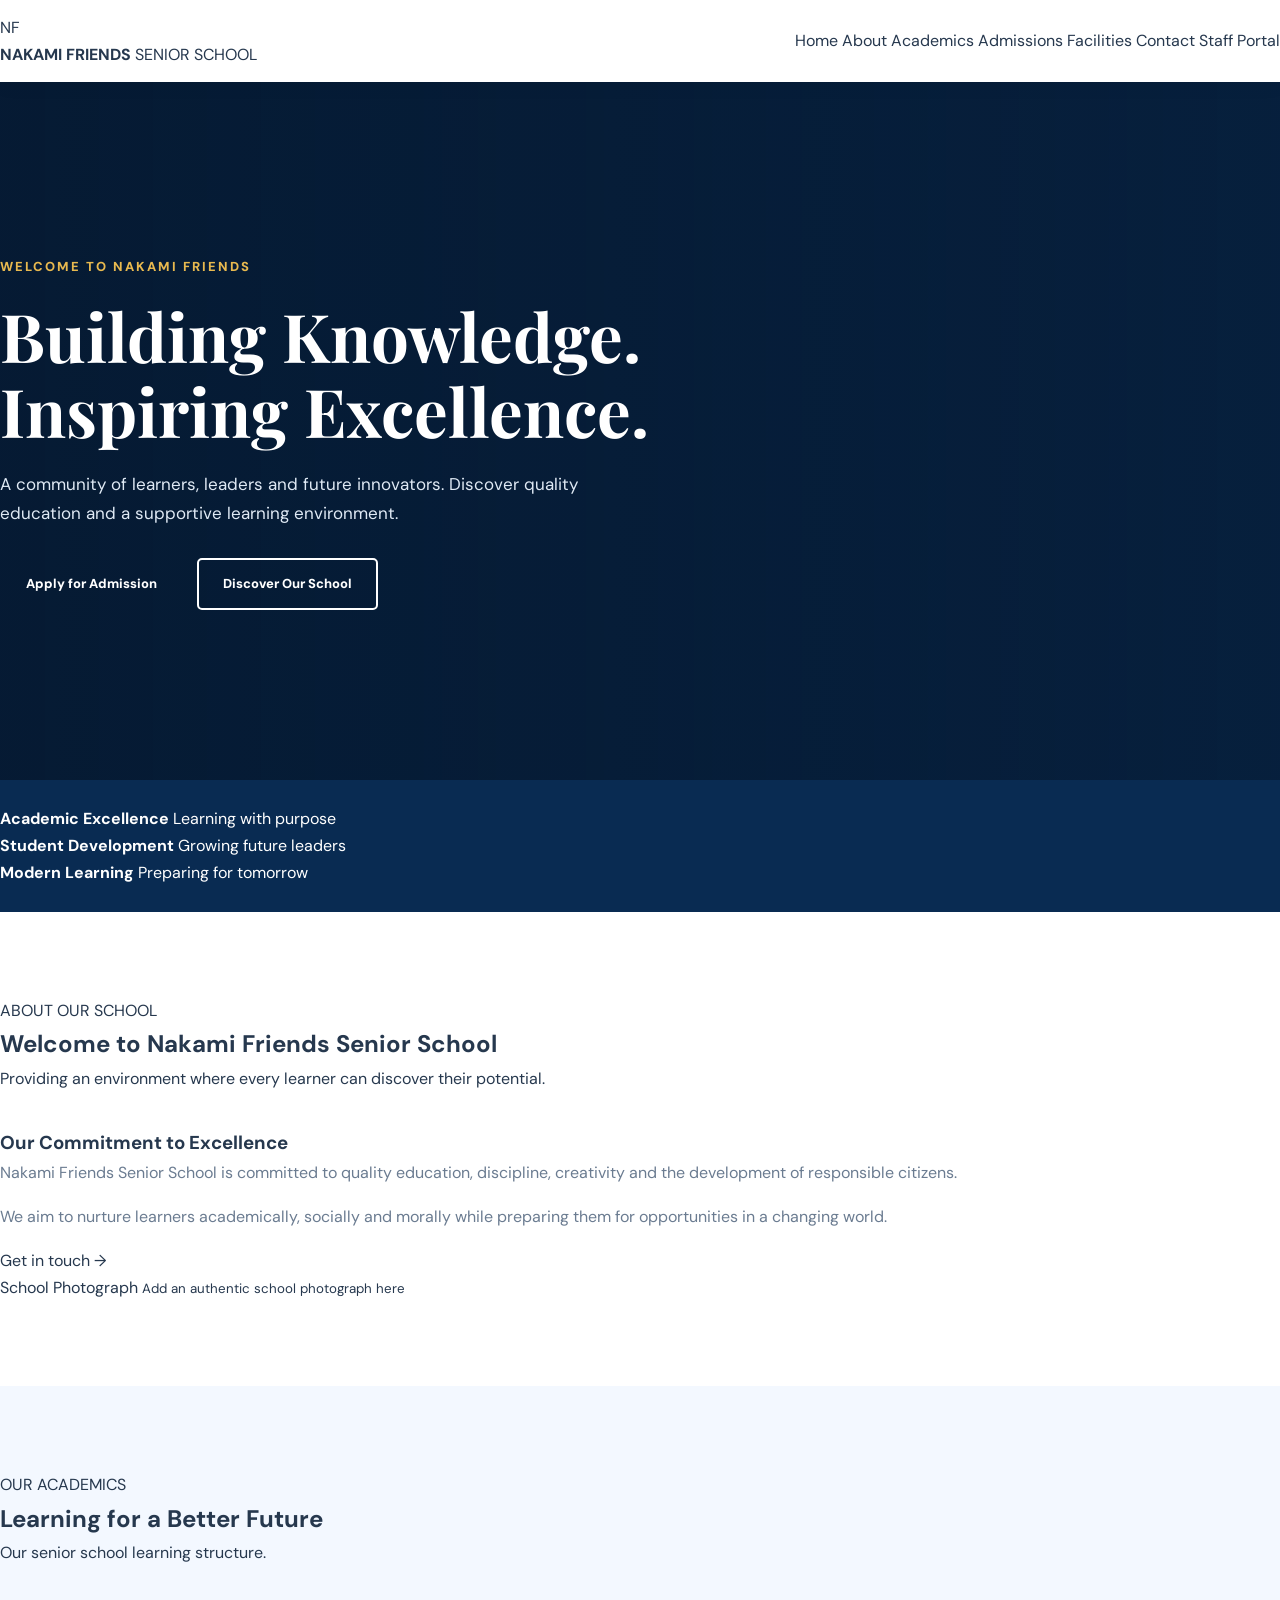
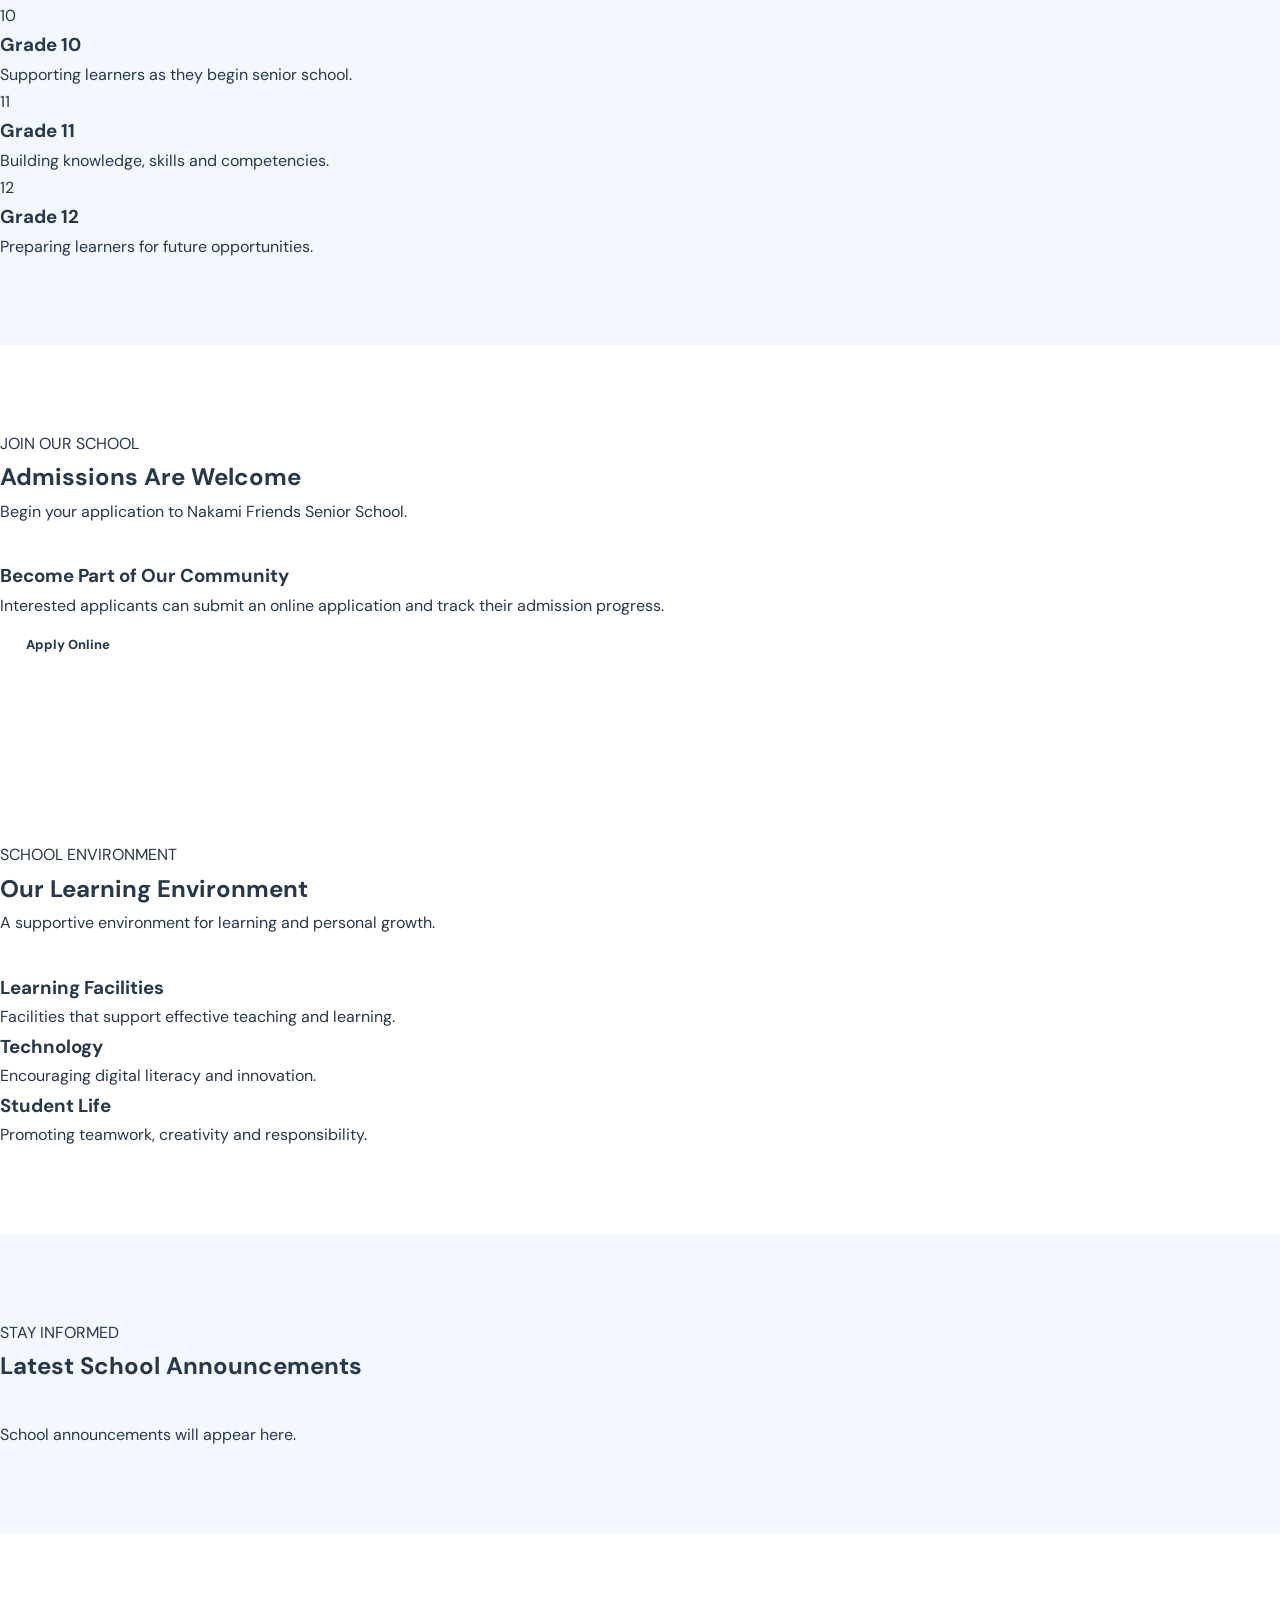
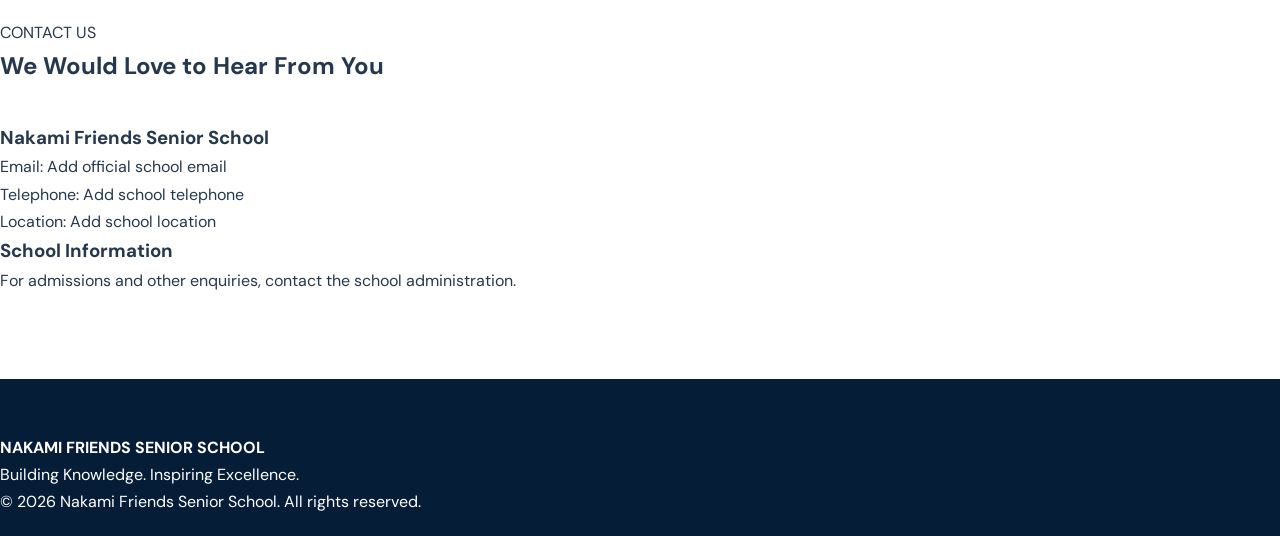
==== commit e7221870: "Update index.html" ====
--- a/index.html
+++ b/index.html
@@ -2,555 +2,214 @@
 <!DOCTYPE html>
 <html lang="en">
 <head>
-  <meta charset="UTF-8">
-  <meta name="viewport" content="width=device-width, initial-scale=1.0">
-  <meta name="theme-color" content="#081b35">
-  <meta name="description" content="Welcome to Nakami Friends Seniour School. Discover our academics, admissions, facilities and school community.">
-
-  <title>NAKAMI FRIENDS SENIOUR SCHOOL | Excellence in Education</title>
-
-  <link rel="preconnect" href="https://fonts.googleapis.com">
-  <link rel="preconnect" href="https://fonts.gstatic.com" crossorigin>
-  <link href="https://fonts.googleapis.com/css2?family=DM+Sans:wght@400;500;600;700;800&family=Playfair+Display:wght@600;700;800&display=swap" rel="stylesheet">
-
-  <link rel="stylesheet" href="style.css">
+    <meta charset="UTF-8">
+    <meta name="viewport" content="width=device-width, initial-scale=1.0">
+    <meta name="description" content="Official website of Nakami Friends Senior School">
+    <title>NAKAMI FRIENDS SENIOR SCHOOL</title>
+    <link rel="stylesheet" href="style.css">
+    <link rel="preconnect" href="https://fonts.googleapis.com">
+    <link href="https://fonts.googleapis.com/css2?family=Inter:wght@400;500;600;700;800&display=swap" rel="stylesheet">
 </head>
 
 <body>
 
-<!-- LOADING SCREEN -->
-<div id="loadingScreen" class="loading-screen">
-  <div class="loading-content">
-    <div class="loading-logo">NF</div>
-    <h1>NAKAMI FRIENDS</h1>
-    <h2>SENIOUR SCHOOL</h2>
-    <p>INSPIRING MINDS. BUILDING FUTURES.</p>
-    <div class="loading-track">
-      <div class="loading-progress"></div>
-    </div>
-    <small>Preparing your school experience...</small>
-  </div>
-</div>
-
-<!-- HEADER -->
-<header class="header">
-  <a href="#home" class="brand">
-    <div class="logo">NF</div>
-    <div>
-      <h2>NAKAMI FRIENDS</h2>
-      <span>SENIOUR SCHOOL</span>
-    </div>
-  </a>
-
-  <button class="menu-toggle" id="menuToggle" aria-label="Toggle navigation">
-    ☰
-  </button>
-
-  <nav id="navigation">
-    <a href="#home">Home</a>
-    <a href="#about">About</a>
-    <a href="#academics">Academics</a>
-    <a href="#admissions">Admissions</a>
-    <a href="#school-life">School Life</a>
-    <a href="#news">News</a>
-    <a href="#gallery">Gallery</a>
-    <a href="#contact">Contact</a>
-    <a href="#portal" class="nav-button">Portal Login</a>
-  </nav>
+<header class="site-header">
+    <div class="header-container">
+        <a href="#home" class="brand">
+            <div class="logo">NF</div>
+            <div>
+                <strong>NAKAMI FRIENDS</strong>
+                <span>SENIOR SCHOOL</span>
+            </div>
+        </a>
+
+        <button class="menu-toggle" id="menuToggle" aria-label="Toggle navigation">
+            ☰
+        </button>
+
+        <nav id="navigation">
+            <a href="#home">Home</a>
+            <a href="#about">About</a>
+            <a href="#academics">Academics</a>
+            <a href="#admissions">Admissions</a>
+            <a href="#facilities">Facilities</a>
+            <a href="#contact">Contact</a>
+            <a href="login.html" class="login-link">Staff Portal</a>
+        </nav>
+    </div>
 </header>
 
 <main>
 
-<!-- HERO -->
 <section class="hero" id="home">
-  <div class="hero-content">
-    <span class="welcome">WELCOME TO NAKAMI FRIENDS SENIOUR SCHOOL</span>
-
-    <h1>Inspiring Minds.<br>Building Futures.</h1>
-
-    <p>
-      A community of learning, character and excellence.
-      Discover an environment where every learner is encouraged
-      to grow, achieve and prepare for tomorrow.
-    </p>
-
-    <div class="hero-buttons">
-      <a href="#admissions" class="btn primary">Apply for Admission →</a>
-      <a href="#about" class="btn outline">Discover Our School</a>
-    </div>
-  </div>
-</section>
-
-<!-- QUICK INFORMATION -->
+    <div class="hero-overlay">
+        <div class="hero-content">
+            <span class="hero-label">WELCOME TO NAKAMI FRIENDS</span>
+            <h1>Building Knowledge.<br>Inspiring Excellence.</h1>
+            <p>
+                A community of learners, leaders and future innovators.
+                Discover quality education and a supportive learning environment.
+            </p>
+            <div class="hero-buttons">
+                <a href="#admissions" class="btn btn-gold">Apply for Admission</a>
+                <a href="#about" class="btn btn-outline">Discover Our School</a>
+            </div>
+        </div>
+    </div>
+</section>
+
 <section class="quick-info">
-  <div>
-    <span>01</span>
-    <h3>Academic Excellence</h3>
-    <p>Supporting learners to achieve their potential.</p>
-  </div>
-
-  <div>
-    <span>02</span>
-    <h3>Holistic Development</h3>
-    <p>Building knowledge, talents and character.</p>
-  </div>
-
-  <div>
-    <span>03</span>
-    <h3>Future Leadership</h3>
-    <p>Preparing responsible citizens and leaders.</p>
-  </div>
-</section>
-
-<!-- ABOUT -->
-<section class="section" id="about">
-  <div class="section-heading">
-    <span>GET TO KNOW US</span>
-    <h2>About Our School</h2>
-    <p>Education that inspires growth and creates opportunities.</p>
-  </div>
-
-  <div class="about-content">
-    <div class="image-placeholder">
-      <span>NAKAMI FRIENDS</span>
-      <h2>A Place to Learn, Grow and Excel</h2>
-    </div>
-
-    <div class="about-text">
-      <h3>Welcome to Nakami Friends Senior School</h3>
-
-      <p>
-        We are committed to providing a supportive learning
-        environment where students develop academically,
-        socially and personally.
-      </p>
-
-      <p>
-        Our school aims to nurture discipline, creativity,
-        confidence, leadership and lifelong learning.
-      </p>
-
-      <h3>Our Vision</h3>
-      <p>To nurture responsible, knowledgeable and confident learners.</p>
-
-      <h3>Our Mission</h3>
-      <p>To provide quality education and support holistic development.</p>
-
-      <h3>Our Core Values</h3>
-      <p>Discipline, integrity, teamwork, respect and excellence.</p>
-
-      <a href="#academics" class="text-link">Explore Our Programmes →</a>
-    </div>
-  </div>
-</section>
-
-<!-- ACADEMICS -->
-<section class="section light-section" id="academics">
-  <div class="section-heading">
-    <span>LEARNING AND DEVELOPMENT</span>
-    <h2>Our Academic Programmes</h2>
-    <p>Learning opportunities designed to develop knowledge, skills and talents.</p>
-  </div>
-
-  <div class="card-grid">
-    <article class="academic-card">
-      <div class="card-icon">📚</div>
-      <h3>STEM Pathway</h3>
-      <p>Science, technology, engineering and mathematics learning opportunities.</p>
-    </article>
-
-    <article class="academic-card">
-      <div class="card-icon">🎨</div>
-      <h3>Arts and Sports Science</h3>
-      <p>Creative expression, artistic development and sporting excellence.</p>
-    </article>
-
-    <article class="academic-card">
-      <div class="card-icon">🌍</div>
-      <h3>Social Sciences</h3>
-      <p>Developing communication, social awareness and critical thinking.</p>
-    </article>
-
-    <article class="academic-card">
-      <div class="card-icon">💻</div>
-      <h3>Digital Learning</h3>
-      <p>Building digital literacy and technology skills.</p>
-    </article>
-
-    <article class="academic-card">
-      <div class="card-icon">⚽</div>
-      <h3>Sports and Talent</h3>
-      <p>Encouraging teamwork, physical development and individual talents.</p>
-    </article>
-
-    <article class="academic-card">
-      <div class="card-icon">🏆</div>
-      <h3>Leadership and Values</h3>
-      <p>Nurturing discipline, responsibility and positive citizenship.</p>
-    </article>
-  </div>
-
-  <div class="grade-grid">
-    <div class="grade-card">
-      <h3>GRADE 10</h3>
-      <p>Senior School</p>
-    </div>
-    <div class="grade-card">
-      <h3>GRADE 11</h3>
-      <p>Senior School</p>
-    </div>
-    <div class="grade-card">
-      <h3>GRADE 12</h3>
-      <p>Senior School</p>
-    </div>
-  </div>
-</section>
-
-<!-- ADMISSIONS -->
-<section class="section" id="admissions">
-  <div class="section-heading">
-    <span>JOIN OUR SCHOOL</span>
-    <h2>Admissions</h2>
-    <p>Take the first step towards a brighter educational future.</p>
-  </div>
-
-  <div class="admission-box">
-    <div>
-      <h3>Become Part of Our School Community</h3>
-      <p>Contact the school for admission requirements and application guidance.</p>
-    </div>
-    <a href="#application" class="btn primary">Start Application →</a>
-  </div>
-
-  <div class="form-container" id="application">
-    <h3>Online Admission Application</h3>
-
-    <form id="applicationForm">
-      <label for="studentName">Student's Full Name</label>
-      <input type="text" id="studentName" name="studentName" required>
-
-      <label for="guardian">Parent / Guardian Name</label>
-      <input type="text" id="guardian" name="guardian" required>
-
-      <label for="phone">Parent / Guardian Phone</label>
-      <input type="tel" id="phone" name="phone" placeholder="e.g. 07XXXXXXXX" required>
-
-      <label for="grade">Grade Applying For</label>
-      <select id="grade" name="grade" required>
-        <option value="">Select grade</option>
-        <option value="Grade 10">Grade 10</option>
-        <option value="Grade 11">Grade 11</option>
-        <option value="Grade 12">Grade 12</option>
-      </select>
-
-      <label for="email">Email Address</label>
-      <input type="email" id="email" name="email" required>
-
-      <label for="applicationMessage">Additional Information</label>
-      <textarea id="applicationMessage" name="message" rows="4" placeholder="Additional information"></textarea>
-
-      <button type="submit" class="btn primary full-btn">
-        Submit Application →
-      </button>
-
-      <p id="applicationStatus" class="form-message" role="status"></p>
-    </form>
-
-    <p class="notice">
-      Application submission will be connected to the school's secure database.
-    </p>
-  </div>
-
-  <div class="form-container tracking-container">
-    <h3>Track Admission Application</h3>
-    <p>Use your application reference number to check your application status.</p>
-
-    <form id="trackingForm">
-      <label for="trackingNumber">Application Reference Number</label>
-      <input type="text" id="trackingNumber" placeholder="Enter reference number" required>
-      <button type="submit" class="btn primary full-btn">Check Application Status</button>
-      <p id="trackingStatus" class="form-message" role="status"></p>
-    </form>
-  </div>
-</section>
-
-<!-- SCHOOL LIFE -->
-<section class="section light-section" id="school-life">
-  <div class="section-heading">
-    <span>BEYOND THE CLASSROOM</span>
-    <h2>School Life</h2>
-    <p>Discover the experiences that make school life meaningful.</p>
-  </div>
-
-  <div class="card-grid">
-    <article class="academic-card">
-      <div class="card-icon">⚽</div>
-      <h3>Sports Activities</h3>
-      <p>Promoting teamwork, fitness and sporting talent.</p>
-    </article>
-
-    <article class="academic-card">
-      <div class="card-icon">🎭</div>
-      <h3>Clubs and Societies</h3>
-      <p>Opportunities to explore interests and develop talents.</p>
-    </article>
-
-    <article class="academic-card">
-      <div class="card-icon">🤝</div>
-      <h3>Leadership</h3>
-      <p>Building confidence, responsibility and teamwork.</p>
-    </article>
-  </div>
-</section>
-
-<!-- FACILITIES -->
-<section class="section" id="facilities">
-  <div class="section-heading">
-    <span>OUR LEARNING ENVIRONMENT</span>
-    <h2>School Facilities</h2>
-    <p>Facilities that support learning, creativity and development.</p>
-  </div>
-
-  <div class="card-grid">
-    <article class="academic-card">
-      <div class="card-icon">📖</div>
-      <h3>Library</h3>
-      <p>A learning and reading environment.</p>
-    </article>
-
-    <article class="academic-card">
-      <div class="card-icon">🔬</div>
-      <h3>Science Laboratories</h3>
-      <p>Supporting practical and scientific learning.</p>
-    </article>
-
-    <article class="academic-card">
-      <div class="card-icon">💻</div>
-      <h3>Computer Learning</h3>
-      <p>Supporting digital literacy and technology skills.</p>
-    </article>
-  </div>
-</section>
-
-<!-- NEWS -->
-<section class="section light-section" id="news">
-  <div class="section-heading">
-    <span>WHAT'S HAPPENING</span>
-    <h2>News and Announcements</h2>
-    <p>Stay connected with school activities and important updates.</p>
-  </div>
-
-  <div class="card-grid" id="publicNews">
-    <article class="news-card">
-      <span class="news-tag">ANNOUNCEMENTS</span>
-      <h3>School Announcements</h3>
-      <p>Important notices and updates from the school administration will appear here.</p>
-      <small>Official school updates</small>
-    </article>
-
-    <article class="news-card">
-      <span class="news-tag">ADMISSIONS</span>
-      <h3>Admission Updates</h3>
-      <p>Information about admission opportunities and application procedures.</p>
-      <small>Admissions office</small>
-    </article>
-
-    <article class="news-card">
-      <span class="news-tag">SCHOOL EVENTS</span>
-      <h3>School Activities</h3>
-      <p>Updates about educational activities, sports and school events.</p>
-      <small>School community</small>
-    </article>
-  </div>
-</section>
-
-<!-- EVENTS -->
-<section class="section" id="events">
-  <div class="section-heading">
-    <span>MARK YOUR CALENDAR</span>
-    <h2>Upcoming School Events</h2>
-    <p>Stay informed about important school activities.</p>
-  </div>
-
-  <div class="events-container" id="publicEvents">
-    <div class="event-card">
-      <div class="event-icon">📅</div>
-      <div>
-        <h3>School Events</h3>
-        <p>Upcoming official school events will be published here.</p>
-      </div>
-    </div>
-  </div>
-</section>
-
-<!-- GALLERY -->
-<section class="section light-section" id="gallery">
-  <div class="section-heading">
-    <span>OUR MEMORIES</span>
-    <h2>School Gallery</h2>
-    <p>A glimpse into school activities, achievements and community life.</p>
-  </div>
-
-  <div class="gallery-grid" id="publicGallery">
-    <div class="gallery-item gallery-one">
-      <span>School Community</span>
-    </div>
-    <div class="gallery-item gallery-two">
-      <span>Learning Activities</span>
-    </div>
-    <div class="gallery-item gallery-three">
-      <span>School Facilities</span>
-    </div>
-    <div class="gallery-item gallery-four">
-      <span>Sports and Talent</span>
-    </div>
-  </div>
-
-  <p class="notice">Official school photographs can be uploaded by authorised administrators.</p>
-</section>
-
-<!-- PARENT COMMUNICATION -->
-<section class="section" id="parents">
-  <div class="section-heading">
-    <span>STAY CONNECTED</span>
-    <h2>Parent and Guardian Communication</h2>
-    <p>We value communication between families and the school.</p>
-  </div>
-
-  <div class="form-container">
-    <h3>Send an Enquiry to the School</h3>
-
-    <form id="parentForm">
-      <label for="parentName">Parent / Guardian Name</label>
-      <input id="parentName" name="parentName" type="text" required>
-
-      <label for="parentEmail">Email Address</label>
-      <input id="parentEmail" name="parentEmail" type="email" required>
-
-      <label for="parentPhone">Phone Number</label>
-      <input id="parentPhone" name="parentPhone" type="tel" required>
-
-      <label for="parentSubject">Enquiry Subject</label>
-      <select id="parentSubject" name="subject" required>
-        <option value="">Select subject</option>
-        <option>Admission Enquiry</option>
-        <option>Academic Enquiry</option>
-        <option>Student Welfare</option>
-        <option>General Enquiry</option>
-        <option>Other</option>
-      </select>
-
-      <label for="parentMessage">Your Message</label>
-      <textarea id="parentMessage" name="message" rows="5" required></textarea>
-
-      <button type="submit" class="btn primary full-btn">Send Enquiry →</button>
-      <p id="parentStatus" class="form-message" role="status"></p>
-    </form>
-  </div>
-</section>
-
-<!-- PORTAL LOGIN -->
-<section class="section portal-section" id="portal">
-  <div class="section-heading">
-    <span>SECURE SCHOOL MANAGEMENT</span>
-    <h2>School Management Portal</h2>
-    <p>Choose your authorised department to continue to the secure login page.</p>
-  </div>
-
-  <div class="portal-grid">
-
-    <a href="login.html?role=ADMIN" class="portal-role">
-      <div class="portal-icon">🛡️</div>
-      <h3>ADMIN</h3>
-      <p>School administration and overall management.</p>
-      <span>Administrator Login →</span>
-    </a>
-
-    <a href="login.html?role=ACADEMIC" class="portal-role">
-      <div class="portal-icon">🎓</div>
-      <h3>ACADEMIC</h3>
-      <p>Examinations, grading, academic records and results.</p>
-      <span>Academic Login →</span>
-    </a>
-
-    <a href="login.html?role=IT" class="portal-role">
-      <div class="portal-icon">💻</div>
-      <h3>IT</h3>
-      <p>Technical operations, system monitoring and timetables.</p>
-      <span>IT Login →</span>
-    </a>
-
-    <a href="login.html?role=STAFF" class="portal-role">
-      <div class="portal-icon">👥</div>
-      <h3>STAFF</h3>
-      <p>Staff profiles, attendance, duties and school resources.</p>
-      <span>Staff Login →</span>
-    </a>
-
-  </div>
-
-  <p class="notice">
-    Access is restricted to authorised school accounts.
-  </p>
-</section>
-
-<!-- CONTACT -->
-<section class="section light-section" id="contact">
-  <div class="section-heading">
-    <span>WE WOULD LOVE TO HEAR FROM YOU</span>
-    <h2>Contact Our School</h2>
-    <p>Reach out to us for admissions and general enquiries.</p>
-  </div>
-
-  <div class="contact-grid">
-    <div>
-      <h3>Get in Touch</h3>
-      <p>📍 School Location: To be updated</p>
-      <p>📞 Phone: To be updated</p>
-      <p>✉️ Email: To be updated</p>
-    </div>
-
-    <div>
-      <h3>School Administration</h3>
-      <p>
-        For admission enquiries, school information and other
-        assistance, contact the school office.
-      </p>
-      <a href="#parents" class="btn primary">Make an Enquiry</a>
-    </div>
-  </div>
+    <div>
+        <strong>Academic Excellence</strong>
+        <span>Learning with purpose</span>
+    </div>
+    <div>
+        <strong>Student Development</strong>
+        <span>Growing future leaders</span>
+    </div>
+    <div>
+        <strong>Modern Learning</strong>
+        <span>Preparing for tomorrow</span>
+    </div>
+</section>
+
+<section class="section about-section" id="about">
+    <div class="section-heading">
+        <span>ABOUT OUR SCHOOL</span>
+        <h2>Welcome to Nakami Friends Senior School</h2>
+        <p>Providing an environment where every learner can discover their potential.</p>
+    </div>
+
+    <div class="about-content">
+        <div>
+            <h3>Our Commitment to Excellence</h3>
+            <p>
+                Nakami Friends Senior School is committed to quality education,
+                discipline, creativity and the development of responsible citizens.
+            </p>
+            <p>
+                We aim to nurture learners academically, socially and morally
+                while preparing them for opportunities in a changing world.
+            </p>
+            <a href="#contact" class="text-link">Get in touch →</a>
+        </div>
+
+        <div class="image-placeholder">
+            <span>School Photograph</span>
+            <small>Add an authentic school photograph here</small>
+        </div>
+    </div>
+</section>
+
+<section class="section academics-section" id="academics">
+    <div class="section-heading">
+        <span>OUR ACADEMICS</span>
+        <h2>Learning for a Better Future</h2>
+        <p>Our senior school learning structure.</p>
+    </div>
+
+    <div class="card-grid">
+        <article class="info-card">
+            <div class="card-number">10</div>
+            <h3>Grade 10</h3>
+            <p>Supporting learners as they begin senior school.</p>
+        </article>
+
+        <article class="info-card">
+            <div class="card-number">11</div>
+            <h3>Grade 11</h3>
+            <p>Building knowledge, skills and competencies.</p>
+        </article>
+
+        <article class="info-card">
+            <div class="card-number">12</div>
+            <h3>Grade 12</h3>
+            <p>Preparing learners for future opportunities.</p>
+        </article>
+    </div>
+</section>
+
+<section class="section admissions-section" id="admissions">
+    <div class="section-heading">
+        <span>JOIN OUR SCHOOL</span>
+        <h2>Admissions Are Welcome</h2>
+        <p>Begin your application to Nakami Friends Senior School.</p>
+    </div>
+
+    <div class="admission-box">
+        <div>
+            <h3>Become Part of Our Community</h3>
+            <p>
+                Interested applicants can submit an online application
+                and track their admission progress.
+            </p>
+        </div>
+        <a href="admissions.html" class="btn btn-gold">Apply Online</a>
+    </div>
+</section>
+
+<section class="section facilities-section" id="facilities">
+    <div class="section-heading">
+        <span>SCHOOL ENVIRONMENT</span>
+        <h2>Our Learning Environment</h2>
+        <p>A supportive environment for learning and personal growth.</p>
+    </div>
+
+    <div class="card-grid">
+        <article class="info-card">
+            <h3>Learning Facilities</h3>
+            <p>Facilities that support effective teaching and learning.</p>
+        </article>
+        <article class="info-card">
+            <h3>Technology</h3>
+            <p>Encouraging digital literacy and innovation.</p>
+        </article>
+        <article class="info-card">
+            <h3>Student Life</h3>
+            <p>Promoting teamwork, creativity and responsibility.</p>
+        </article>
+    </div>
+</section>
+
+<section class="section news-section" id="news">
+    <div class="section-heading">
+        <span>STAY INFORMED</span>
+        <h2>Latest School Announcements</h2>
+    </div>
+    <div id="publicNews" class="card-grid">
+        <p>School announcements will appear here.</p>
+    </div>
+</section>
+
+<section class="section contact-section" id="contact">
+    <div class="section-heading">
+        <span>CONTACT US</span>
+        <h2>We Would Love to Hear From You</h2>
+    </div>
+    <div class="contact-content">
+        <div>
+            <h3>Nakami Friends Senior School</h3>
+            <p>Email: Add official school email</p>
+            <p>Telephone: Add school telephone</p>
+            <p>Location: Add school location</p>
+        </div>
+        <div>
+            <h3>School Information</h3>
+            <p>For admissions and other enquiries, contact the school administration.</p>
+        </div>
+    </div>
 </section>
 
 </main>
 
-<!-- FOOTER -->
-<footer class="footer">
-  <div class="footer-brand">NAKAMI FRIENDS SENIOUR SCHOOL</div>
-  <p>Inspiring Minds. Building Futures.</p>
-
-  <div class="footer-links">
-    <a href="#home">Home</a>
-    <a href="#about">About</a>
-    <a href="#academics">Academics</a>
-    <a href="#admissions">Admissions</a>
-    <a href="#gallery">Gallery</a>
-    <a href="#parents">Parents</a>
-    <a href="#contact">Contact</a>
-    <a href="#portal">Portal Login</a>
-  </div>
-
-  <p class="copyright">
-    © <span id="year"></span> Nakami Friends Senior School.
-    All rights reserved.
-  </p>
+<footer class="site-footer">
+    <div>
+        <strong>NAKAMI FRIENDS SENIOR SCHOOL</strong>
+        <p>Building Knowledge. Inspiring Excellence.</p>
+    </div>
+    <p>© <span id="year"></span> Nakami Friends Senior School. All rights reserved.</p>
 </footer>
 
-<!-- WHATSAPP BUTTON: ADD OFFICIAL NUMBER LATER -->
-<a href="#contact" class="whatsapp-button" aria-label="Contact the school">
-  Contact School
-</a>
-
 <script src="script.js"></script>
-
 </body>
 </html>
--- a/style.css
+++ b/style.css
@@ -2,715 +2,1026 @@
 @import url('https://fonts.googleapis.com/css2?family=DM+Sans:wght@400;500;600;700;800&family=Playfair+Display:wght@600;700;800&display=swap');
 
 :root {
-    --navy: #092b52;
-    --blue: #1268b3;
-    --gold: #e8b94f;
-    --light: #f3f8ff;
-    --text: #26384e;
-    --muted: #6b7c91;
+  --navy: #092b52;
+  --blue: #1268b3;
+  --gold: #e8b94f;
+  --light: #f3f8ff;
+  --white: #ffffff;
+  --text: #26384e;
+  --muted: #6b7c91;
+  --border: #e2eaf3;
+  --shadow: 0 12px 35px rgba(9, 43, 82, .10);
 }
 
 * {
-    margin: 0;
-    padding: 0;
-    box-sizing: border-box;
+  margin: 0;
+  padding: 0;
+  box-sizing: border-box;
 }
 
 html {
-    scroll-behavior: smooth;
-    scroll-padding-top: 95px;
+  scroll-behavior: smooth;
+  scroll-padding-top: 90px;
 }
 
 body {
-    font-family: 'DM Sans', sans-serif;
-    color: var(--text);
-    line-height: 1.7;
+  font-family: 'DM Sans', sans-serif;
+  color: var(--text);
+  background: var(--white);
+  line-height: 1.7;
 }
 
 a {
-    transition: .3s ease;
+  text-decoration: none;
+  color: inherit;
+}
+
+button, input, select, textarea {
+  font: inherit;
+}
+
+button, a {
+  -webkit-tap-highlight-color: transparent;
+}
+
+img {
+  max-width: 100%;
+  display: block;
+}
+
+.container {
+  width: min(1140px, 92%);
+  margin: auto;
+}
+
+section {
+  padding: 85px 0;
+}
+
+.section-title {
+  font-family: 'Playfair Display', serif;
+  font-size: clamp(30px, 4vw, 43px);
+  color: var(--navy);
+  line-height: 1.2;
+  margin-bottom: 16px;
+}
+
+.section-subtitle {
+  color: var(--muted);
+  max-width: 680px;
+  margin-bottom: 35px;
+}
+
+.section-heading {
+  margin-bottom: 35px;
+}
+
+.section-heading.center {
+  text-align: center;
+}
+
+.section-heading.center .section-subtitle {
+  margin-left: auto;
+  margin-right: auto;
+}
+
+.eyebrow {
+  display: inline-block;
+  color: var(--blue);
+  font-size: 12px;
+  font-weight: 800;
+  letter-spacing: 2px;
+  text-transform: uppercase;
+  margin-bottom: 12px;
+}
+
+/* LOADING SCREEN */
+
+#loadingScreen {
+  position: fixed;
+  inset: 0;
+  z-index: 9999;
+  background: var(--navy);
+  color: white;
+  display: flex;
+  flex-direction: column;
+  align-items: center;
+  justify-content: center;
+  text-align: center;
+  transition: opacity .5s ease, visibility .5s ease;
+}
+
+#loadingScreen.hidden {
+  opacity: 0;
+  visibility: hidden;
+  pointer-events: none;
+}
+
+.loader-logo {
+  width: 75px;
+  height: 75px;
+  border: 3px solid rgba(255,255,255,.3);
+  border-top-color: var(--gold);
+  border-radius: 50%;
+  animation: spin 1s linear infinite;
+  margin-bottom: 20px;
+}
+
+#loadingScreen h2 {
+  font-family: 'Playfair Display', serif;
+  font-size: 25px;
+  color: var(--gold);
+}
+
+#loadingScreen p {
+  color: #dce8f5;
+  margin-top: 8px;
+  font-size: 13px;
+}
+
+@keyframes spin {
+  to { transform: rotate(360deg); }
 }
 
 /* HEADER */
 
-.header {
-    position: sticky;
-    top: 0;
-    z-index: 1000;
-    min-height: 85px;
-    padding: 12px 6%;
-    background: rgba(255,255,255,.98);
+.site-header {
+  position: sticky;
+  top: 0;
+  z-index: 1000;
+  background: rgba(255,255,255,.97);
+  box-shadow: 0 3px 18px rgba(0,0,0,.06);
+}
+
+.header-container {
+  min-height: 82px;
+  display: flex;
+  align-items: center;
+  justify-content: space-between;
+  gap: 20px;
+}
+
+.logo {
+  display: flex;
+  align-items: center;
+  gap: 12px;
+  min-width: 0;
+}
+
+.logo img {
+  width: 55px;
+  height: 55px;
+  object-fit: contain;
+}
+
+.logo-text {
+  font-family: 'Playfair Display', serif;
+  color: var(--navy);
+  font-weight: 800;
+  font-size: 16px;
+  line-height: 1.25;
+}
+
+.logo-text span {
+  display: block;
+  color: var(--blue);
+  font-family: 'DM Sans', sans-serif;
+  font-size: 10px;
+  letter-spacing: 1.5px;
+  margin-top: 4px;
+}
+
+.navigation {
+  display: flex;
+  align-items: center;
+  gap: 20px;
+}
+
+.navigation a {
+  font-size: 12px;
+  font-weight: 700;
+  color: var(--navy);
+  transition: .25s;
+}
+
+.navigation a:hover {
+  color: var(--blue);
+}
+
+.navigation .portal-link {
+  background: var(--navy);
+  color: white;
+  padding: 11px 17px;
+  border-radius: 5px;
+}
+
+.navigation .portal-link:hover {
+  background: var(--blue);
+  color: white;
+}
+
+.menu-toggle {
+  display: none;
+  border: 0;
+  background: var(--navy);
+  color: white;
+  width: 43px;
+  height: 43px;
+  border-radius: 5px;
+  font-size: 23px;
+  cursor: pointer;
+}
+
+/* HERO */
+
+.hero {
+  min-height: 610px;
+  display: flex;
+  align-items: center;
+  color: white;
+  background:
+    linear-gradient(90deg, rgba(5,25,49,.93), rgba(5,25,49,.65)),
+    url('school-background.jpg') center/cover no-repeat,
+    var(--navy);
+}
+
+.hero-content {
+  max-width: 760px;
+  padding: 85px 0;
+}
+
+.hero-label {
+  display: inline-block;
+  color: var(--gold);
+  font-size: 13px;
+  font-weight: 800;
+  letter-spacing: 2px;
+  margin-bottom: 20px;
+}
+
+.hero h1 {
+  font-family: 'Playfair Display', serif;
+  font-size: clamp(38px, 6vw, 67px);
+  line-height: 1.12;
+  margin-bottom: 22px;
+}
+
+.hero h1 span {
+  color: var(--gold);
+}
+
+.hero p {
+  color: #e0eaf5;
+  font-size: 17px;
+  max-width: 620px;
+  margin-bottom: 30px;
+}
+
+.hero-buttons {
+  display: flex;
+  flex-wrap: wrap;
+  gap: 14px;
+}
+
+.btn {
+  display: inline-flex;
+  align-items: center;
+  justify-content: center;
+  padding: 13px 24px;
+  border: 2px solid transparent;
+  border-radius: 5px;
+  font-size: 13px;
+  font-weight: 800;
+  cursor: pointer;
+  transition: .25s;
+}
+
+.btn-primary {
+  background: var(--gold);
+  color: var(--navy);
+}
+
+.btn-primary:hover {
+  background: white;
+  transform: translateY(-3px);
+}
+
+.btn-outline {
+  border-color: white;
+  color: white;
+}
+
+.btn-outline:hover {
+  background: white;
+  color: var(--navy);
+}
+
+/* QUICK INFORMATION */
+
+.quick-info {
+  background: var(--navy);
+  color: white;
+  padding: 25px 0;
+}
+
+.quick-info-grid {
+  display: grid;
+  grid-template-columns: repeat(4, 1fr);
+  gap: 20px;
+}
+
+.quick-info-item {
+  text-align: center;
+  border-right: 1px solid rgba(255,255,255,.18);
+}
+
+.quick-info-item:last-child {
+  border: 0;
+}
+
+.quick-info-item h3 {
+  color: var(--gold);
+  font-size: 15px;
+  margin-bottom: 4px;
+}
+
+.quick-info-item p {
+  color: #dce8f5;
+  font-size: 12px;
+}
+
+/* ABOUT */
+
+.about-section {
+  background: var(--white);
+}
+
+.about-grid {
+  display: grid;
+  grid-template-columns: 1fr 1fr;
+  align-items: center;
+  gap: 55px;
+}
+
+.about-image {
+  min-height: 390px;
+  border-radius: 12px;
+  background: linear-gradient(135deg, #dce9f6, #a9c8e7);
+  overflow: hidden;
+  box-shadow: var(--shadow);
+}
+
+.about-image img {
+  width: 100%;
+  height: 390px;
+  object-fit: cover;
+}
+
+.about-content p {
+  color: var(--muted);
+  margin-bottom: 17px;
+}
+
+.values-grid {
+  display: grid;
+  grid-template-columns: repeat(3, 1fr);
+  gap: 16px;
+  margin-top: 25px;
+}
+
+.value-card {
+  background: var(--light);
+  border-left: 4px solid var(--gold);
+  padding: 17px;
+  border-radius: 6px;
+}
+
+.value-card h3 {
+  color: var(--navy);
+  font-size: 14px;
+  margin-bottom: 5px;
+}
+
+.value-card p {
+  font-size: 12px;
+  margin: 0;
+}
+
+/* ACADEMICS */
+
+.academics-section {
+  background: var(--light);
+}
+
+.grade-grid {
+  display: grid;
+  grid-template-columns: repeat(3, 1fr);
+  gap: 22px;
+}
+
+.grade-card {
+  background: white;
+  border-radius: 10px;
+  padding: 30px;
+  box-shadow: var(--shadow);
+  border-bottom: 4px solid var(--gold);
+  transition: .3s;
+}
+
+.grade-card:hover {
+  transform: translateY(-7px);
+}
+
+.grade-card h3 {
+  font-family: 'Playfair Display', serif;
+  color: var(--navy);
+  font-size: 24px;
+  margin-bottom: 12px;
+}
+
+.grade-card p {
+  color: var(--muted);
+  font-size: 14px;
+}
+
+/* ADMISSIONS */
+
+.admissions-section {
+  background: white;
+}
+
+.admission-grid {
+  display: grid;
+  grid-template-columns: .9fr 1.1fr;
+  gap: 35px;
+  align-items: start;
+}
+
+.admission-info {
+  background: var(--navy);
+  color: white;
+  border-radius: 10px;
+  padding: 35px;
+}
+
+.admission-info h3 {
+  color: var(--gold);
+  font-family: 'Playfair Display', serif;
+  font-size: 25px;
+  margin-bottom: 15px;
+}
+
+.admission-info p,
+.admission-info li {
+  color: #dce8f5;
+  font-size: 14px;
+}
+
+.admission-info ul {
+  padding-left: 20px;
+  margin-top: 15px;
+}
+
+.admission-form,
+.tracking-container,
+.parent-form {
+  background: white;
+  border: 1px solid var(--border);
+  border-radius: 10px;
+  padding: 30px;
+  box-shadow: var(--shadow);
+}
+
+.admission-form h3,
+.tracking-container h3,
+.parent-form h3 {
+  color: var(--navy);
+  font-size: 21px;
+  margin-bottom: 20px;
+}
+
+.form-group {
+  margin-bottom: 17px;
+}
+
+.form-group label {
+  display: block;
+  color: var(--navy);
+  font-size: 13px;
+  font-weight: 700;
+  margin-bottom: 7px;
+}
+
+.form-group input,
+.form-group select,
+.form-group textarea {
+  width: 100%;
+  padding: 13px 14px;
+  border: 1px solid var(--border);
+  border-radius: 5px;
+  background: #fbfdff;
+  color: var(--text);
+  outline: none;
+}
+
+.form-group input:focus,
+.form-group select:focus,
+.form-group textarea:focus {
+  border-color: var(--blue);
+  box-shadow: 0 0 0 3px rgba(18,104,179,.1);
+}
+
+.form-group textarea {
+  min-height: 120px;
+  resize: vertical;
+}
+
+.form-row {
+  display: grid;
+  grid-template-columns: 1fr 1fr;
+  gap: 15px;
+}
+
+.form-submit {
+  width: 100%;
+  border: 0;
+}
+
+#applicationStatus,
+#trackingStatus,
+#parentStatus {
+  margin-top: 15px;
+  font-size: 13px;
+  font-weight: 700;
+}
+
+/* TRACKING */
+
+.tracking-section {
+  background: var(--light);
+}
+
+.tracking-container {
+  max-width: 700px;
+  margin: auto;
+}
+
+.tracking-container p {
+  color: var(--muted);
+  margin-bottom: 20px;
+}
+
+/* SCHOOL LIFE */
+
+.school-life-section {
+  background: white;
+}
+
+.school-life-grid {
+  display: grid;
+  grid-template-columns: repeat(3, 1fr);
+  gap: 22px;
+}
+
+.life-card {
+  padding: 28px;
+  background: var(--light);
+  border-radius: 9px;
+  border-top: 4px solid var(--blue);
+}
+
+.life-card h3 {
+  color: var(--navy);
+  margin-bottom: 10px;
+  font-size: 19px;
+}
+
+.life-card p {
+  color: var(--muted);
+  font-size: 14px;
+}
+
+/* NEWS AND EVENTS */
+
+.news-section {
+  background: var(--light);
+}
+
+.news-grid,
+.events-container {
+  display: grid;
+  grid-template-columns: repeat(3, 1fr);
+  gap: 22px;
+}
+
+.news-card,
+.event-card {
+  background: white;
+  padding: 25px;
+  border-radius: 9px;
+  box-shadow: var(--shadow);
+}
+
+.news-card h3,
+.event-card h3 {
+  color: var(--navy);
+  font-size: 18px;
+  margin-bottom: 10px;
+}
+
+.news-card p,
+.event-card p {
+  color: var(--muted);
+  font-size: 14px;
+}
+
+.event-date {
+  display: inline-block;
+  background: var(--navy);
+  color: var(--gold);
+  padding: 7px 12px;
+  border-radius: 4px;
+  font-size: 12px;
+  font-weight: 800;
+  margin-bottom: 14px;
+}
+
+/* GALLERY */
+
+.gallery-section {
+  background: white;
+}
+
+.gallery-grid {
+  display: grid;
+  grid-template-columns: repeat(4, 1fr);
+  gap: 15px;
+}
+
+.gallery-item {
+  min-height: 220px;
+  border-radius: 9px;
+  overflow: hidden;
+  background: linear-gradient(135deg, #dce9f6, #a9c8e7);
+  position: relative;
+}
+
+.gallery-item img {
+  width: 100%;
+  height: 100%;
+  min-height: 220px;
+  object-fit: cover;
+  transition: transform .4s;
+}
+
+.gallery-item:hover img {
+  transform: scale(1.07);
+}
+
+/* PARENT COMMUNICATION */
+
+.parent-section {
+  background: var(--light);
+}
+
+.parent-grid {
+  display: grid;
+  grid-template-columns: 1fr 1fr;
+  gap: 35px;
+  align-items: start;
+}
+
+.parent-info {
+  padding: 25px 0;
+}
+
+.parent-info h3 {
+  color: var(--navy);
+  font-family: 'Playfair Display', serif;
+  font-size: 27px;
+  margin-bottom: 15px;
+}
+
+.parent-info p {
+  color: var(--muted);
+  margin-bottom: 15px;
+}
+
+/* PORTAL LOGIN */
+
+.portal-section {
+  background: var(--navy);
+  color: white;
+}
+
+.portal-section .section-title {
+  color: white;
+}
+
+.portal-section .section-subtitle {
+  color: #dce8f5;
+}
+
+.portal-grid {
+  display: grid;
+  grid-template-columns: repeat(4, 1fr);
+  gap: 18px;
+}
+
+.portal-role {
+  background: white;
+  color: var(--navy);
+  border-radius: 9px;
+  padding: 27px 20px;
+  text-align: center;
+  border-bottom: 4px solid var(--gold);
+  transition: .3s;
+}
+
+.portal-role:hover {
+  transform: translateY(-7px);
+  background: var(--light);
+}
+
+.portal-role h3 {
+  font-size: 18px;
+  margin-bottom: 8px;
+}
+
+.portal-role p {
+  color: var(--muted);
+  font-size: 12px;
+}
+
+.portal-role span {
+  display: inline-block;
+  margin-top: 14px;
+  color: var(--blue);
+  font-size: 12px;
+  font-weight: 800;
+}
+
+/* CONTACT */
+
+.contact-section {
+  background: white;
+}
+
+.contact-grid {
+  display: grid;
+  grid-template-columns: repeat(3, 1fr);
+  gap: 22px;
+}
+
+.contact-card {
+  background: var(--light);
+  padding: 25px;
+  border-radius: 8px;
+}
+
+.contact-card h3 {
+  color: var(--navy);
+  margin-bottom: 8px;
+}
+
+.contact-card p {
+  color: var(--muted);
+  font-size: 14px;
+}
+
+/* FOOTER */
+
+.site-footer {
+  background: #061d38;
+  color: white;
+  padding: 55px 0 20px;
+}
+
+.footer-grid {
+  display: grid;
+  grid-template-columns: 1.5fr 1fr 1fr;
+  gap: 35px;
+  margin-bottom: 35px;
+}
+
+.footer-grid h3 {
+  color: var(--gold);
+  margin-bottom: 15px;
+}
+
+.footer-grid p,
+.footer-grid a {
+  color: #d0ddeb;
+  font-size: 13px;
+}
+
+.footer-grid a {
+  display: block;
+  margin-bottom: 8px;
+}
+
+.footer-grid a:hover {
+  color: var(--gold);
+}
+
+.footer-bottom {
+  border-top: 1px solid rgba(255,255,255,.15);
+  padding-top: 18px;
+  text-align: center;
+  color: #b8c9dc;
+  font-size: 12px;
+}
+
+/* FLOATING CONTACT BUTTON */
+
+.whatsapp-float {
+  position: fixed;
+  right: 22px;
+  bottom: 22px;
+  z-index: 900;
+  background: #128c55;
+  color: white;
+  padding: 13px 19px;
+  border-radius: 40px;
+  font-size: 13px;
+  font-weight: 800;
+  box-shadow: 0 5px 20px rgba(0,0,0,.2);
+}
+
+.whatsapp-float:hover {
+  background: #0b7042;
+}
+
+/* ANIMATIONS */
+
+.reveal {
+  opacity: 0;
+  transform: translateY(25px);
+  transition: opacity .7s ease, transform .7s ease;
+}
+
+.reveal.active {
+  opacity: 1;
+  transform: translateY(0);
+}
+
+/* RESPONSIVE TABLET */
+
+@media (max-width: 1000px) {
+  .navigation {
+    gap: 12px;
+  }
+
+  .navigation a {
+    font-size: 11px;
+  }
+
+  .portal-grid {
+    grid-template-columns: repeat(2, 1fr);
+  }
+
+  .gallery-grid {
+    grid-template-columns: repeat(2, 1fr);
+  }
+}
+
+/* RESPONSIVE MOBILE */
+
+@media (max-width: 760px) {
+  section {
+    padding: 60px 0;
+  }
+
+  .header-container {
+    min-height: 72px;
+  }
+
+  .logo img {
+    width: 45px;
+    height: 45px;
+  }
+
+  .logo-text {
+    font-size: 13px;
+  }
+
+  .menu-toggle {
+    display: block;
+  }
+
+  .navigation {
+    position: absolute;
+    top: 72px;
+    left: 0;
+    right: 0;
+    display: none;
+    flex-direction: column;
+    align-items: stretch;
+    gap: 0;
+    background: white;
+    padding: 12px 5% 20px;
+    box-shadow: 0 10px 18px rgba(0,0,0,.1);
+  }
+
+  .navigation.active {
     display: flex;
-    justify-content: space-between;
-    align-items: center;
-    box-shadow: 0 3px 20px rgba(9,43,82,.08);
-}
-
-.brand {
-    display: flex;
-    align-items: center;
-    gap: 12px;
-    text-decoration: none;
-    color: var(--navy);
-}
-
-.logo {
-    width: 52px;
-    height: 52px;
-    background: linear-gradient(135deg,var(--navy),#1687d8);
-    color: white;
-    border: 2px solid var(--gold);
-    border-radius: 13px;
-    display: grid;
-    place-items: center;
-    font-weight: 800;
-    font-size: 20px;
-}
-
-.brand h2 {
-    font-size: 16px;
-    font-weight: 800;
-}
-
-.brand span {
-    font-size: 10px;
-    color: var(--blue);
-    letter-spacing: 2.5px;
-    font-weight: 700;
-}
-
-nav {
-    display: flex;
-    align-items: center;
-    gap: 20px;
-}
-
-nav a {
-    text-decoration: none;
-    color: var(--navy);
+  }
+
+  .navigation a {
+    padding: 12px 5px;
+    border-bottom: 1px solid var(--border);
     font-size: 13px;
-    font-weight: 700;
-}
-
-nav a:hover {
-    color: var(--blue);
-}
-
-.nav-button {
-    background: var(--blue);
-    color: white !important;
-    padding: 11px 17px;
-    border-radius: 7px;
-}
-
-.nav-button:hover {
-    background: var(--navy);
-}
-
-.menu-toggle {
-    display: none;
-    border: none;
-    background: var(--navy);
-    color: white;
-    padding: 9px 14px;
-    border-radius: 7px;
-    font-size: 23px;
-    cursor: pointer;
-}
-
-/* HERO */
-
-.hero {
-    min-height: 620px;
-    padding: 90px 8%;
-    display: flex;
-    align-items: center;
-    position: relative;
-    overflow: hidden;
-    color: white;
-    background:
-        linear-gradient(110deg,
-        rgba(4,25,53,.96),
-        rgba(9,64,115,.84),
-        rgba(9,90,150,.65)),
-        url('https://images.unsplash.com/photo-1562774053-701939374585?w=1800') center/cover;
-}
-
-.hero::after {
-    content: "";
-    position: absolute;
-    width: 430px;
-    height: 430px;
-    border: 1px solid rgba(255,255,255,.15);
-    border-radius: 50%;
-    right: -120px;
-    bottom: -190px;
-    box-shadow: 0 0 0 55px rgba(255,255,255,.035),
-                0 0 0 110px rgba(255,255,255,.025);
-}
-
-.hero-content {
-    position: relative;
-    z-index: 2;
-    max-width: 760px;
-    animation: appear 1s ease;
-}
-
-.welcome {
-    display: inline-block;
-    color: #f5cf77;
-    font-weight: 800;
-    font-size: 12px;
-    letter-spacing: 3px;
-    margin-bottom: 22px;
-}
-
-.hero h1 {
-    font-family: 'Playfair Display',serif;
-    font-size: clamp(42px,6vw,68px);
-    line-height: 1.15;
-    margin-bottom: 24px;
-}
-
-.hero p {
-    max-width: 600px;
-    font-size: 17px;
-    color: #e1efff;
-    margin-bottom: 32px;
-}
-
-.hero-buttons {
-    display: flex;
-    gap: 14px;
-    flex-wrap: wrap;
-}
-
-.btn {
-    display: inline-flex;
-    justify-content: center;
-    align-items: center;
-    text-decoration: none;
-    border: none;
-    border-radius: 7px;
-    padding: 14px 25px;
-    font-family: inherit;
-    font-size: 14px;
-    font-weight: 800;
-    cursor: pointer;
-    transition: .3s;
-}
-
-.primary {
-    background: var(--gold);
-    color: #102e4c;
-}
-
-.primary:hover {
-    background: white;
-    transform: translateY(-3px);
-    box-shadow: 0 8px 20px rgba(0,0,0,.15);
-}
-
-.outline {
-    color: white;
-    border: 1px solid rgba(255,255,255,.65);
-}
-
-.outline:hover {
-    background: white;
-    color: var(--navy);
-}
-
-/* QUICK INFORMATION */
-
-.quick-info {
-    display: grid;
-    grid-template-columns: repeat(3,1fr);
-    background: white;
-    padding: 35px 8%;
-    gap: 30px;
-    box-shadow: 0 8px 25px rgba(0,0,0,.045);
-}
-
-.quick-info > div {
-    padding-left: 20px;
-    border-left: 3px solid var(--gold);
-}
-
-.quick-info span {
-    color: var(--blue);
-    font-size: 24px;
-    font-weight: 800;
-}
-
-.quick-info h3 {
-    color: var(--navy);
-    font-size: 16px;
-}
-
-.quick-info p {
-    color: var(--muted);
-    font-size: 13px;
-}
-
-/* SECTIONS */
-
-.section {
-    padding: 90px 8%;
-}
-
-.light-section {
-    background: var(--light);
-}
-
-.section-heading {
+  }
+
+  .navigation .portal-link {
+    margin-top: 10px;
     text-align: center;
-    max-width: 700px;
-    margin: 0 auto 50px;
-}
-
-.section-heading span {
-    color: var(--blue);
+  }
+
+  .hero {
+    min-height: 540px;
+  }
+
+  .hero-content {
+    padding: 65px 0;
+  }
+
+  .hero p {
+    font-size: 15px;
+  }
+
+  .quick-info-grid {
+    grid-template-columns: repeat(2, 1fr);
+    row-gap: 22px;
+  }
+
+  .quick-info-item:nth-child(2) {
+    border-right: 0;
+  }
+
+  .about-grid,
+  .admission-grid,
+  .parent-grid {
+    grid-template-columns: 1fr;
+    gap: 28px;
+  }
+
+  .about-image,
+  .about-image img {
+    min-height: 260px;
+    height: 260px;
+  }
+
+  .grade-grid,
+  .school-life-grid,
+  .news-grid,
+  .events-container,
+  .contact-grid {
+    grid-template-columns: 1fr;
+  }
+
+  .values-grid {
+    grid-template-columns: 1fr;
+  }
+
+  .form-row {
+    grid-template-columns: 1fr;
+    gap: 0;
+  }
+
+  .footer-grid {
+    grid-template-columns: 1fr;
+    gap: 25px;
+  }
+
+  .portal-grid {
+    grid-template-columns: 1fr 1fr;
+  }
+
+  .gallery-grid {
+    grid-template-columns: 1fr 1fr;
+  }
+
+  .gallery-item,
+  .gallery-item img {
+    min-height: 150px;
+  }
+
+  .whatsapp-float {
+    right: 12px;
+    bottom: 12px;
+    padding: 11px 15px;
     font-size: 11px;
-    font-weight: 800;
-    letter-spacing: 3px;
-}
-
-.section-heading h2 {
-    font-family: 'Playfair Display',serif;
-    font-size: clamp(28px,4vw,39px);
-    color: var(--navy);
-    margin: 10px 0;
-}
-
-.section-heading p {
-    color: var(--muted);
-    font-size: 15px;
-}
-
-/* ABOUT */
-
-.about-content {
-    display: grid;
-    grid-template-columns: 1fr 1fr;
-    gap: 55px;
-    align-items: center;
-}
-
-.image-placeholder {
-    min-height: 360px;
-    border-radius: 16px;
-    background:
-        linear-gradient(135deg,rgba(5,36,76,.75),rgba(13,107,177,.7)),
-        url('https://images.unsplash.com/photo-1509062522246-3755977927d7?w=1000') center/cover;
-    color: white;
-    display: flex;
-    flex-direction: column;
-    justify-content: center;
-    align-items: center;
-    text-align: center;
-    padding: 30px;
-    box-shadow: 0 15px 35px rgba(9,43,82,.17);
-}
-
-.image-placeholder span {
-    color: var(--gold);
-    font-weight: 800;
-    letter-spacing: 3px;
-}
-
-.image-placeholder h2 {
-    font-family: 'Playfair Display',serif;
-    font-size: 34px;
-}
-
-.about-text h3 {
-    font-family: 'Playfair Display',serif;
-    font-size: 28px;
-    color: var(--navy);
-    margin-bottom: 18px;
-}
-
-.about-text p {
-    color: var(--muted);
-    font-size: 15px;
-    margin-bottom: 17px;
-}
-
-.text-link {
-    color: var(--blue);
-    font-weight: 800;
-    text-decoration: none;
-}
-
-/* ACADEMICS */
-
-.card-grid {
-    display: grid;
-    grid-template-columns: repeat(3,1fr);
-    gap: 24px;
-}
-
-.academic-card,
-.news-card {
-    background: white;
-    padding: 32px;
-    border-radius: 13px;
-    border: 1px solid #e8eef5;
-    box-shadow: 0 5px 22px rgba(9,43,82,.045);
-    transition: .35s;
-}
-
-.academic-card:hover,
-.news-card:hover {
-    transform: translateY(-8px);
-    box-shadow: 0 15px 35px rgba(9,43,82,.12);
-}
-
-.card-icon {
-    width: 58px;
-    height: 58px;
-    border-radius: 12px;
-    background: #eaf4ff;
-    display: grid;
-    place-items: center;
-    font-size: 29px;
-    margin-bottom: 20px;
-}
-
-.academic-card h3,
-.news-card h3 {
-    color: var(--navy);
-    margin-bottom: 12px;
-    font-size: 19px;
-}
-
-.academic-card p,
-.news-card p {
-    color: var(--muted);
-    font-size: 14px;
-}
-
-.notice {
-    color: var(--muted);
-    font-size: 12px;
-    text-align: center;
-    margin-top: 25px;
-}
-
-/* ADMISSIONS */
-
-.admission-box {
-    display: flex;
-    justify-content: space-between;
-    align-items: center;
-    gap: 25px;
-    padding: 40px;
-    background: linear-gradient(120deg,#092b52,#1268b3);
-    border-radius: 15px;
-    color: white;
-    margin-bottom: 45px;
-}
-
-.admission-box h3 {
-    font-family: 'Playfair Display',serif;
-    font-size: 26px;
-    margin-bottom: 10px;
-}
-
-.admission-box p {
-    color: #dcecff;
-}
-
-.form-container,
-.portal-box,
-.fees-box {
-    max-width: 680px;
-    margin: auto;
-    padding: 40px;
-    border-radius: 15px;
-    background: white;
-    border: 1px solid #e8eef5;
-    box-shadow: 0 10px 35px rgba(9,43,82,.08);
-}
-
-.form-container h3,
-.portal-box h3,
-.fees-box h3 {
-    text-align: center;
-    color: var(--navy);
-    font-size: 23px;
-    margin-bottom: 20px;
-}
-
-form label {
-    display: block;
-    margin: 15px 0 7px;
-    font-size: 13px;
-    font-weight: 700;
-    color: var(--navy);
-}
-
-form input,
-form select {
-    width: 100%;
-    padding: 14px;
-    border: 1px solid #dbe5ef;
-    background: #fbfdff;
-    border-radius: 7px;
-    font-family: inherit;
-    font-size: 14px;
-    outline: none;
-}
-
-form input:focus,
-form select:focus {
-    border-color: var(--blue);
-    box-shadow: 0 0 0 3px rgba(18,104,179,.1);
-}
-
-.full-btn {
-    width: 100%;
-    margin-top: 23px;
-}
-
-.form-message {
-    text-align: center;
-    color: var(--blue);
-    font-size: 13px;
-    margin-top: 15px;
-}
-
-/* NEWS */
-
-.news-tag {
-    display: inline-block;
-    padding: 5px 11px;
-    background: #eaf4ff;
-    color: var(--blue);
-    font-size: 10px;
-    font-weight: 800;
-    border-radius: 5px;
-    margin-bottom: 17px;
-}
-
-.news-card small {
-    display: block;
-    color: var(--blue);
-    margin-top: 20px;
-    font-weight: 700;
-}
-
-/* PORTAL */
-
-.portal-section {
-    background: linear-gradient(180deg,#f5f9ff,#fff);
-}
-
-.portal-box {
-    text-align: center;
-}
-
-.portal-icon,
-.fees-icon {
-    font-size: 48px;
-    margin-bottom: 12px;
-}
-
-.portal-box > p,
-.fees-box > p {
-    color: var(--muted);
-    font-size: 14px;
-}
-
-/* FEES */
-
-.fees-box {
-    text-align: center;
-}
-
-.fees-box .btn {
-    margin-top: 22px;
-}
-
-/* CONTACT */
-
-.contact-grid {
-    display: grid;
-    grid-template-columns: 1fr 1fr;
-    gap: 35px;
-    padding: 40px;
-    background: var(--light);
-    border-radius: 15px;
-}
-
-.contact-grid h3 {
-    color: var(--navy);
-    font-size: 21px;
-    margin-bottom: 18px;
-}
-
-.contact-grid p {
-    color: var(--muted);
-    font-size: 14px;
-    margin-bottom: 12px;
-}
-
-.contact-grid .btn {
-    margin-top: 18px;
-}
-
-/* FOOTER */
-
-.footer {
-    background: #061f3d;
-    color: white;
-    padding: 60px 20px 25px;
-    text-align: center;
-}
-
-.footer-brand {
-    font-size: 22px;
-    font-weight: 800;
-    letter-spacing: 1px;
-}
-
-.footer > p {
-    color: #c3d6ed;
-    font-size: 14px;
-    margin-top: 10px;
-}
-
-.footer-links {
-    margin: 25px 0;
-}
-
-.footer-links a {
-    display: inline-block;
-    color: white;
-    text-decoration: none;
-    margin: 7px 12px;
-    font-size: 13px;
-}
-
-.footer-links a:hover {
-    color: var(--gold);
-}
-
-.footer .copyright {
-    border-top: 1px solid rgba(255,255,255,.15);
-    padding-top: 20px;
-    margin-top: 25px;
-    font-size: 12px;
-}
-
-/* ANIMATIONS */
-
-@keyframes appear {
-    from {
-        opacity: 0;
-        transform: translateY(25px);
-    }
-    to {
-        opacity: 1;
-        transform: translateY(0);
-    }
-}
-
-/* RESPONSIVE DESIGN */
-
-@media(max-width:1000px) {
-    nav {
-        gap: 12px;
-    }
-
-    nav a {
-        font-size: 11px;
-    }
-
-    .card-grid {
-        grid-template-columns: repeat(2,1fr);
-    }
-}
-
-@media(max-width:700px) {
-    .header {
-        padding: 12px 5%;
-    }
-
-    .brand h2 {
-        font-size: 14px;
-    }
-
-    .menu-toggle {
-        display: block;
-    }
-
-    nav {
-        display: none;
-        position: absolute;
-        top: 85px;
-        left: 0;
-        width: 100%;
-        background: white;
-        padding: 20px;
-        flex-direction: column;
-        box-shadow: 0 10px 20px rgba(0,0,0,.1);
-    }
-
-    nav.active {
-        display: flex;
-    }
-
-    nav a {
-        font-size: 14px;
-        padding: 7px;
-    }
-
-    .hero {
-        min-height: 520px;
-        padding: 65px 7%;
-    }
-
-    .hero h1 {
-        font-size: 42px;
-    }
-
-    .quick-info {
-        grid-template-columns: 1fr;
-        padding: 30px 7%;
-    }
-
-    .section {
-        padding: 65px 6%;
-    }
-
-    .about-content,
-    .contact-grid {
-        grid-template-columns: 1fr;
-    }
-
-    .card-grid {
-        grid-template-columns: 1fr;
-    }
-
-    .admission-box {
-        flex-direction: column;
-        align-items: flex-start;
-        padding: 28px;
-    }
-
-    .form-container,
-    .portal-box,
-    .fees-box {
-        padding: 25px;
-    }
-
-    .image-placeholder {
-        min-height: 280px;
-    }
-
-    .footer-brand {
-        font-size: 17px;
-    }
-}
+  }
+}
+
+@media (max-width: 380px) {
+  .portal-grid,
+  .gallery-grid {
+    grid-template-columns: 1fr;
+  }
+
+  .hero h1 {
+    font-size: 35px;
+  }
+}
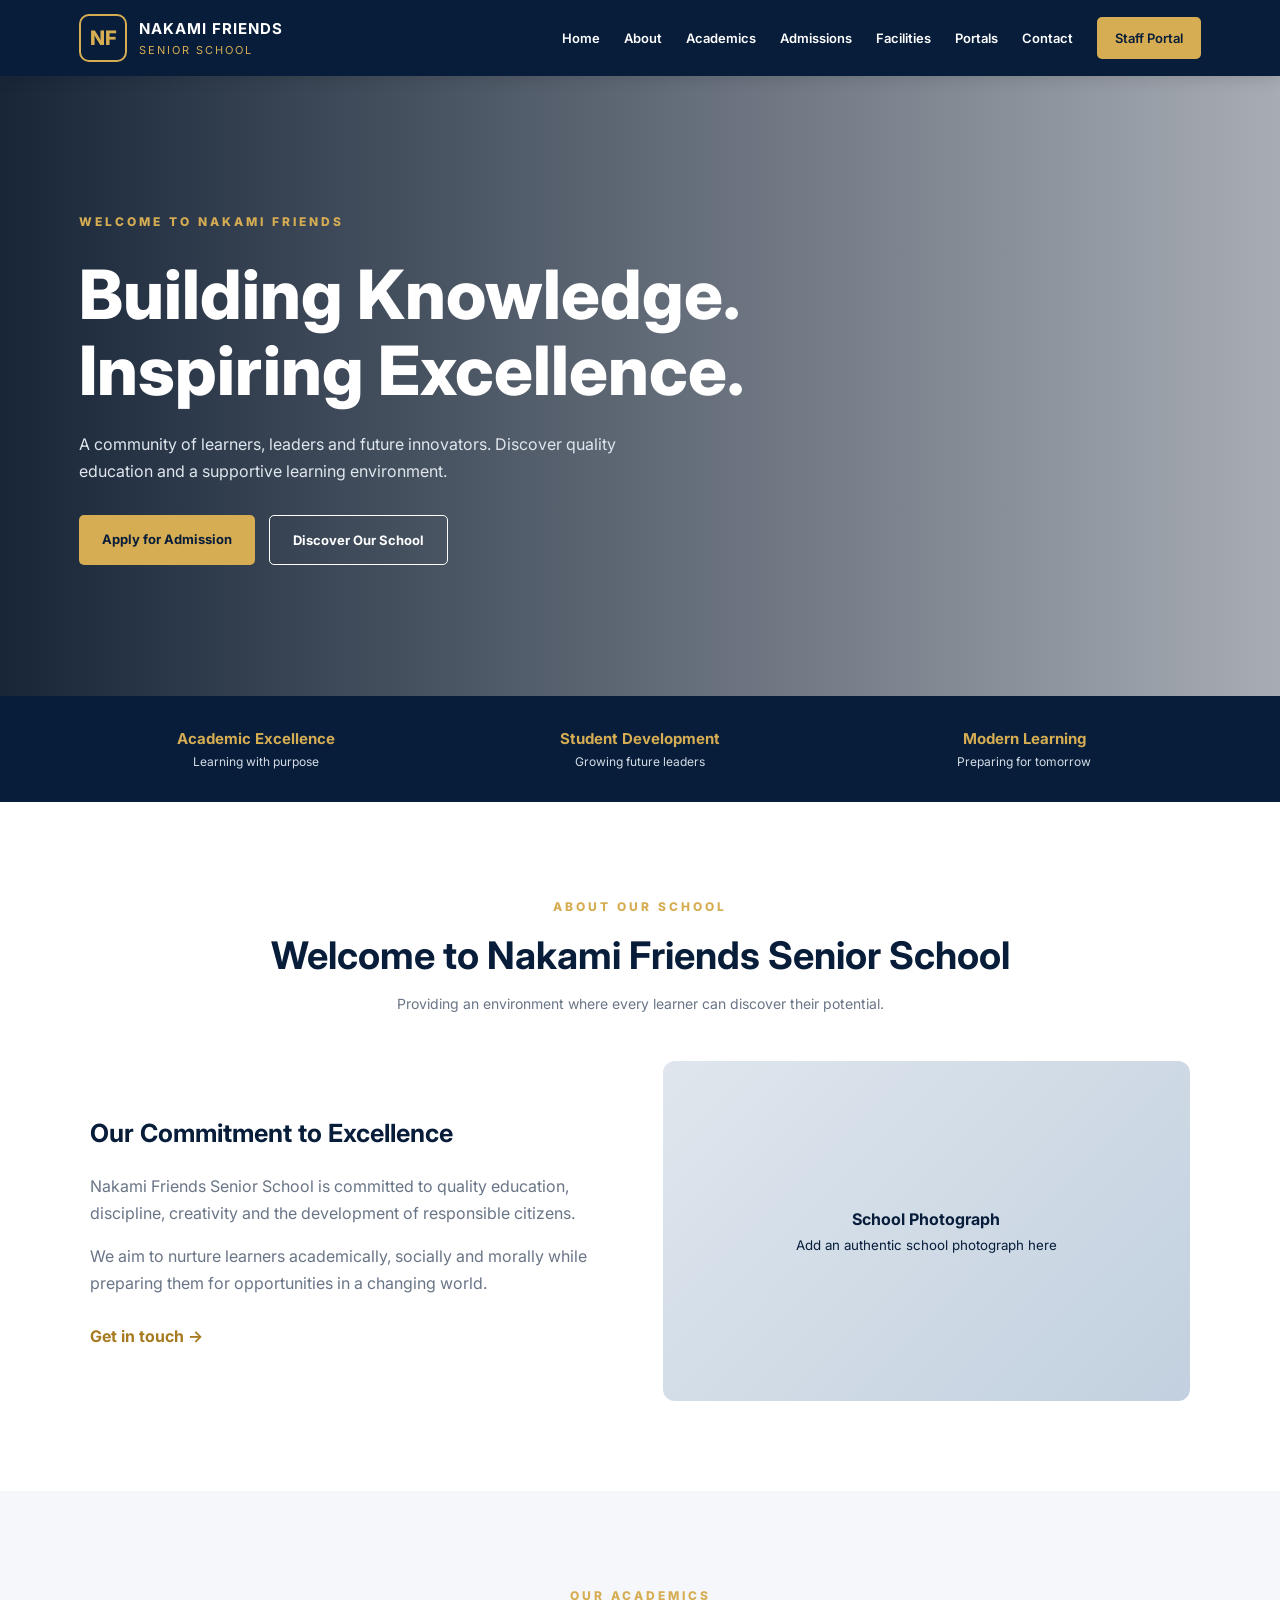
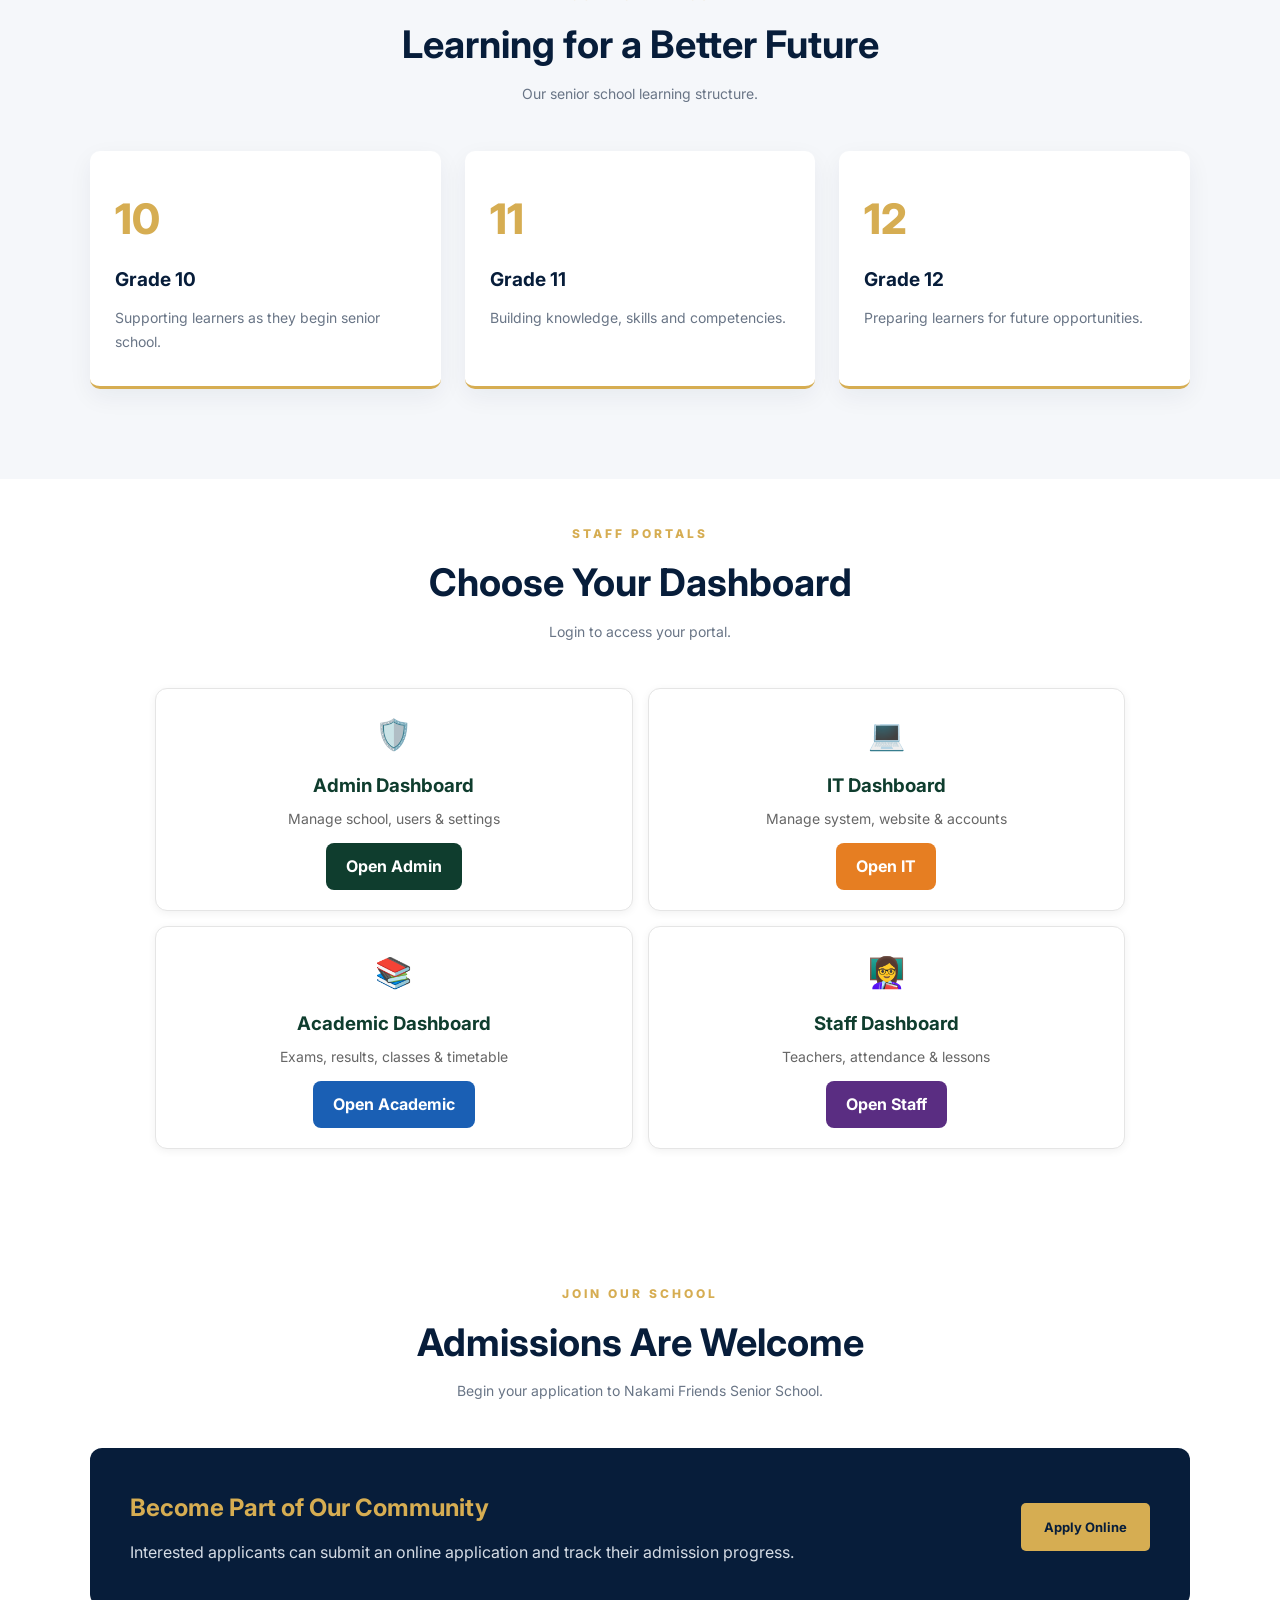
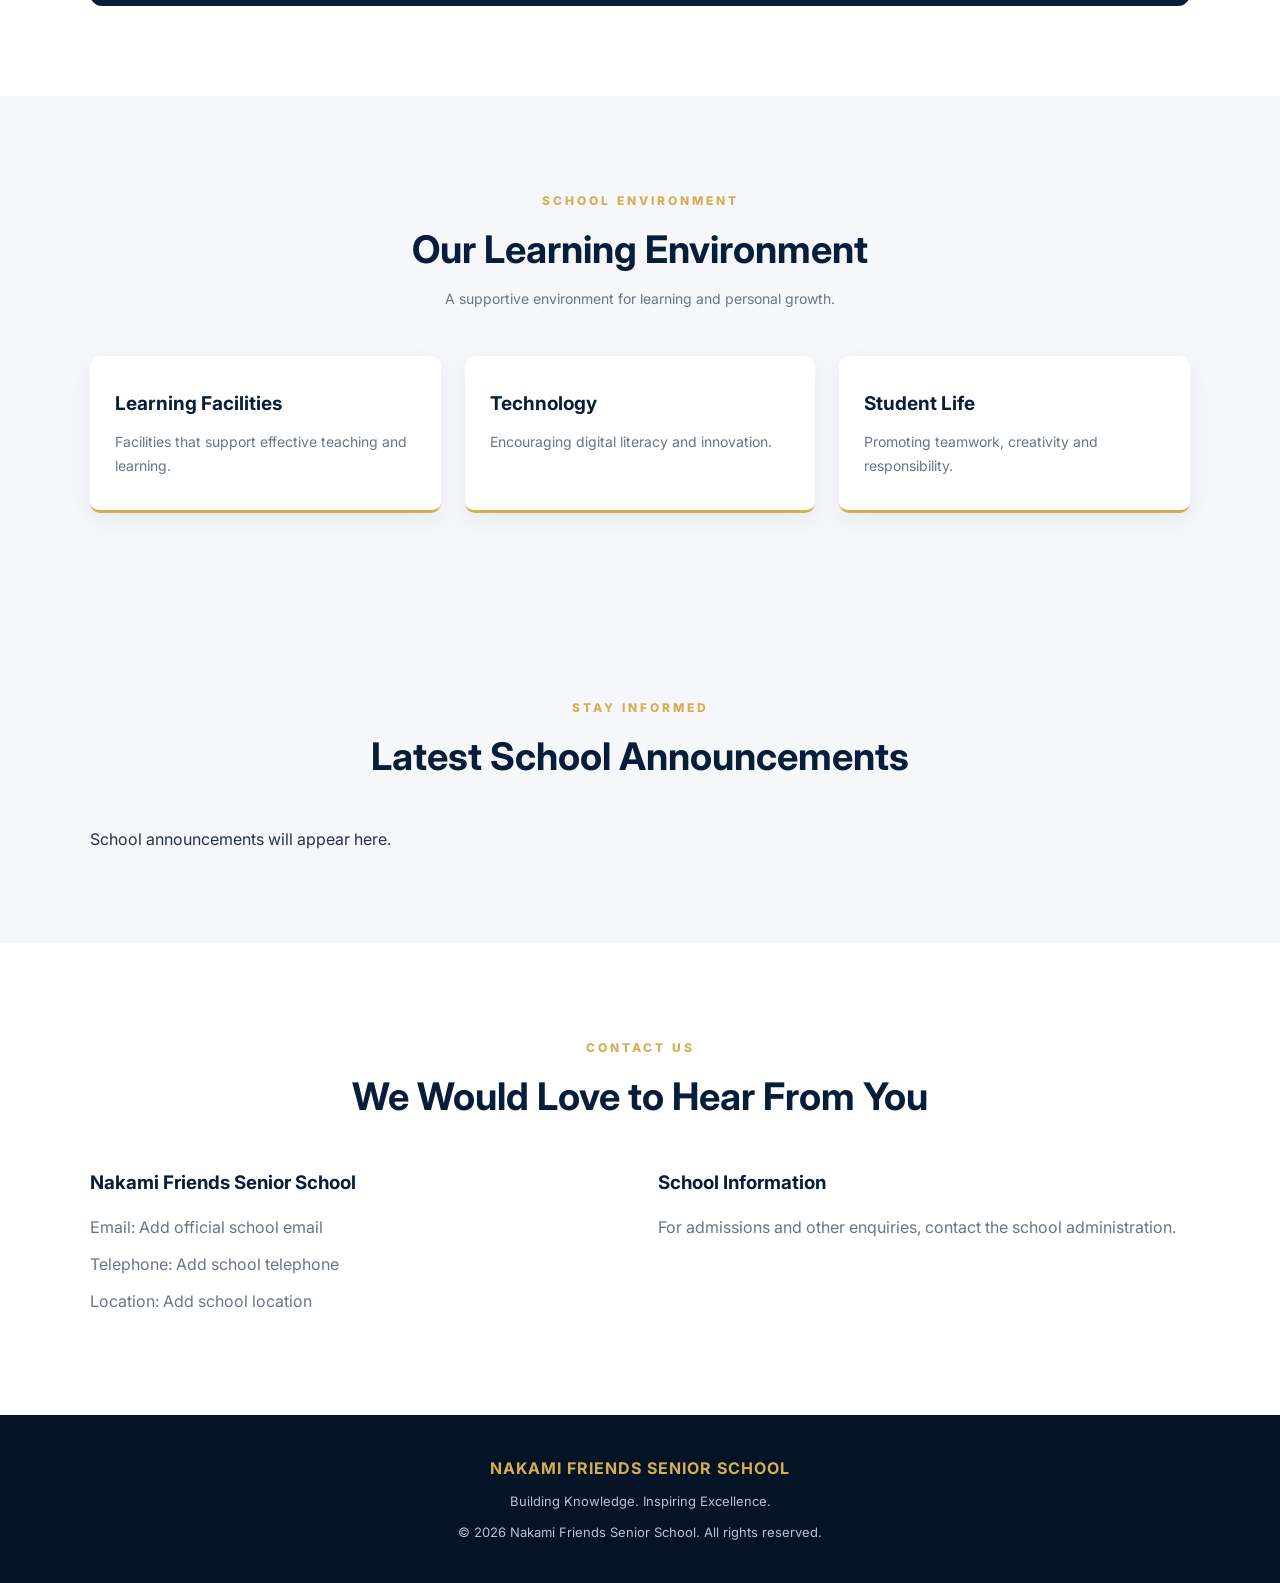
==== commit b8759dee: "Add staff portals section and improve HTML structure Added a new section for staff portals with dash" ====
--- a/index.html
+++ b/index.html
@@ -1,4 +1,3 @@
-
 <!DOCTYPE html>
 <html lang="en">
 <head>
@@ -9,8 +8,20 @@
     <link rel="stylesheet" href="style.css">
     <link rel="preconnect" href="https://fonts.googleapis.com">
     <link href="https://fonts.googleapis.com/css2?family=Inter:wght@400;500;600;700;800&display=swap" rel="stylesheet">
+    <style>
+      /* 4 PORTALS - added, will work even without style.css */
+      .portals-section{padding:40px 15px;max-width:1000px;margin:auto}
+      .portals-grid{display:grid;grid-template-columns:1fr 1fr;gap:15px;margin-top:20px}
+      .portal-card{background:white;border:1px solid #e5e5e5;border-radius:12px;padding:20px;text-align:center;box-shadow:0 2px 8px rgba(0,0,0,.06)}
+      .portal-card h3{color:#0f3d2e;margin:10px 0 5px}
+      .portal-card p{color:#666;font-size:14px;margin-bottom:12px}
+      .portal-card a{display:inline-block;background:#0f3d2e;color:white;padding:10px 20px;border-radius:8px;text-decoration:none;font-weight:700}
+      .portal-card:nth-child(2) a{background:#e67e22}
+      .portal-card:nth-child(3) a{background:#1a5fb4}
+      .portal-card:nth-child(4) a{background:#5a2d82}
+      @media(max-width:600px){.portals-grid{grid-template-columns:1fr}}
+    </style>
 </head>
-
 <body>
 
 <header class="site-header">
@@ -22,17 +33,14 @@
                 <span>SENIOR SCHOOL</span>
             </div>
         </a>
-
-        <button class="menu-toggle" id="menuToggle" aria-label="Toggle navigation">
-            ☰
-        </button>
-
+        <button class="menu-toggle" id="menuToggle" aria-label="Toggle navigation">☰</button>
         <nav id="navigation">
             <a href="#home">Home</a>
             <a href="#about">About</a>
             <a href="#academics">Academics</a>
             <a href="#admissions">Admissions</a>
             <a href="#facilities">Facilities</a>
+            <a href="#portals">Portals</a>
             <a href="#contact">Contact</a>
             <a href="login.html" class="login-link">Staff Portal</a>
         </nav>
@@ -46,10 +54,7 @@
         <div class="hero-content">
             <span class="hero-label">WELCOME TO NAKAMI FRIENDS</span>
             <h1>Building Knowledge.<br>Inspiring Excellence.</h1>
-            <p>
-                A community of learners, leaders and future innovators.
-                Discover quality education and a supportive learning environment.
-            </p>
+            <p>A community of learners, leaders and future innovators. Discover quality education and a supportive learning environment.</p>
             <div class="hero-buttons">
                 <a href="#admissions" class="btn btn-gold">Apply for Admission</a>
                 <a href="#about" class="btn btn-outline">Discover Our School</a>
@@ -59,18 +64,9 @@
 </section>
 
 <section class="quick-info">
-    <div>
-        <strong>Academic Excellence</strong>
-        <span>Learning with purpose</span>
-    </div>
-    <div>
-        <strong>Student Development</strong>
-        <span>Growing future leaders</span>
-    </div>
-    <div>
-        <strong>Modern Learning</strong>
-        <span>Preparing for tomorrow</span>
-    </div>
+    <div><strong>Academic Excellence</strong><span>Learning with purpose</span></div>
+    <div><strong>Student Development</strong><span>Growing future leaders</span></div>
+    <div><strong>Modern Learning</strong><span>Preparing for tomorrow</span></div>
 </section>
 
 <section class="section about-section" id="about">
@@ -79,25 +75,14 @@
         <h2>Welcome to Nakami Friends Senior School</h2>
         <p>Providing an environment where every learner can discover their potential.</p>
     </div>
-
     <div class="about-content">
         <div>
             <h3>Our Commitment to Excellence</h3>
-            <p>
-                Nakami Friends Senior School is committed to quality education,
-                discipline, creativity and the development of responsible citizens.
-            </p>
-            <p>
-                We aim to nurture learners academically, socially and morally
-                while preparing them for opportunities in a changing world.
-            </p>
+            <p>Nakami Friends Senior School is committed to quality education, discipline, creativity and the development of responsible citizens.</p>
+            <p>We aim to nurture learners academically, socially and morally while preparing them for opportunities in a changing world.</p>
             <a href="#contact" class="text-link">Get in touch →</a>
         </div>
-
-        <div class="image-placeholder">
-            <span>School Photograph</span>
-            <small>Add an authentic school photograph here</small>
-        </div>
+        <div class="image-placeholder"><span>School Photograph</span><small>Add an authentic school photograph here</small></div>
     </div>
 </section>
 
@@ -107,25 +92,25 @@
         <h2>Learning for a Better Future</h2>
         <p>Our senior school learning structure.</p>
     </div>
+    <div class="card-grid">
+        <article class="info-card"><div class="card-number">10</div><h3>Grade 10</h3><p>Supporting learners as they begin senior school.</p></article>
+        <article class="info-card"><div class="card-number">11</div><h3>Grade 11</h3><p>Building knowledge, skills and competencies.</p></article>
+        <article class="info-card"><div class="card-number">12</div><h3>Grade 12</h3><p>Preparing learners for future opportunities.</p></article>
+    </div>
+</section>
 
-    <div class="card-grid">
-        <article class="info-card">
-            <div class="card-number">10</div>
-            <h3>Grade 10</h3>
-            <p>Supporting learners as they begin senior school.</p>
-        </article>
-
-        <article class="info-card">
-            <div class="card-number">11</div>
-            <h3>Grade 11</h3>
-            <p>Building knowledge, skills and competencies.</p>
-        </article>
-
-        <article class="info-card">
-            <div class="card-number">12</div>
-            <h3>Grade 12</h3>
-            <p>Preparing learners for future opportunities.</p>
-        </article>
+<!-- *** NEW: 4 PORTALS SECTION *** -->
+<section class="portals-section" id="portals">
+    <div class="section-heading" style="text-align:center">
+        <span>STAFF PORTALS</span>
+        <h2>Choose Your Dashboard</h2>
+        <p>Login to access your portal.</p>
+    </div>
+    <div class="portals-grid">
+        <div class="portal-card"><div style="font-size:30px">🛡️</div><h3>Admin Dashboard</h3><p>Manage school, users & settings</p><a href="login.html?role=admin">Open Admin</a></div>
+        <div class="portal-card"><div style="font-size:30px">💻</div><h3>IT Dashboard</h3><p>Manage system, website & accounts</p><a href="login.html?role=it">Open IT</a></div>
+        <div class="portal-card"><div style="font-size:30px">📚</div><h3>Academic Dashboard</h3><p>Exams, results, classes & timetable</p><a href="login.html?role=academic">Open Academic</a></div>
+        <div class="portal-card"><div style="font-size:30px">👩‍🏫</div><h3>Staff Dashboard</h3><p>Teachers, attendance & lessons</p><a href="login.html?role=staff">Open Staff</a></div>
     </div>
 </section>
 
@@ -135,15 +120,8 @@
         <h2>Admissions Are Welcome</h2>
         <p>Begin your application to Nakami Friends Senior School.</p>
     </div>
-
     <div class="admission-box">
-        <div>
-            <h3>Become Part of Our Community</h3>
-            <p>
-                Interested applicants can submit an online application
-                and track their admission progress.
-            </p>
-        </div>
+        <div><h3>Become Part of Our Community</h3><p>Interested applicants can submit an online application and track their admission progress.</p></div>
         <a href="admissions.html" class="btn btn-gold">Apply Online</a>
     </div>
 </section>
@@ -154,59 +132,30 @@
         <h2>Our Learning Environment</h2>
         <p>A supportive environment for learning and personal growth.</p>
     </div>
-
     <div class="card-grid">
-        <article class="info-card">
-            <h3>Learning Facilities</h3>
-            <p>Facilities that support effective teaching and learning.</p>
-        </article>
-        <article class="info-card">
-            <h3>Technology</h3>
-            <p>Encouraging digital literacy and innovation.</p>
-        </article>
-        <article class="info-card">
-            <h3>Student Life</h3>
-            <p>Promoting teamwork, creativity and responsibility.</p>
-        </article>
+        <article class="info-card"><h3>Learning Facilities</h3><p>Facilities that support effective teaching and learning.</p></article>
+        <article class="info-card"><h3>Technology</h3><p>Encouraging digital literacy and innovation.</p></article>
+        <article class="info-card"><h3>Student Life</h3><p>Promoting teamwork, creativity and responsibility.</p></article>
     </div>
 </section>
 
 <section class="section news-section" id="news">
-    <div class="section-heading">
-        <span>STAY INFORMED</span>
-        <h2>Latest School Announcements</h2>
-    </div>
-    <div id="publicNews" class="card-grid">
-        <p>School announcements will appear here.</p>
-    </div>
+    <div class="section-heading"><span>STAY INFORMED</span><h2>Latest School Announcements</h2></div>
+    <div id="publicNews" class="card-grid"><p>School announcements will appear here.</p></div>
 </section>
 
 <section class="section contact-section" id="contact">
-    <div class="section-heading">
-        <span>CONTACT US</span>
-        <h2>We Would Love to Hear From You</h2>
-    </div>
+    <div class="section-heading"><span>CONTACT US</span><h2>We Would Love to Hear From You</h2></div>
     <div class="contact-content">
-        <div>
-            <h3>Nakami Friends Senior School</h3>
-            <p>Email: Add official school email</p>
-            <p>Telephone: Add school telephone</p>
-            <p>Location: Add school location</p>
-        </div>
-        <div>
-            <h3>School Information</h3>
-            <p>For admissions and other enquiries, contact the school administration.</p>
-        </div>
+        <div><h3>Nakami Friends Senior School</h3><p>Email: Add official school email</p><p>Telephone: Add school telephone</p><p>Location: Add school location</p></div>
+        <div><h3>School Information</h3><p>For admissions and other enquiries, contact the school administration.</p></div>
     </div>
 </section>
 
 </main>
 
 <footer class="site-footer">
-    <div>
-        <strong>NAKAMI FRIENDS SENIOR SCHOOL</strong>
-        <p>Building Knowledge. Inspiring Excellence.</p>
-    </div>
+    <div><strong>NAKAMI FRIENDS SENIOR SCHOOL</strong><p>Building Knowledge. Inspiring Excellence.</p></div>
     <p>© <span id="year"></span> Nakami Friends Senior School. All rights reserved.</p>
 </footer>
 
--- a/style.css
+++ b/style.css
@@ -1,1027 +1,462 @@
 
-@import url('https://fonts.googleapis.com/css2?family=DM+Sans:wght@400;500;600;700;800&family=Playfair+Display:wght@600;700;800&display=swap');
+@import url('https://fonts.googleapis.com/css2?family=Inter:wght@400;500;600;700;800&display=swap');
 
 :root {
-  --navy: #092b52;
-  --blue: #1268b3;
-  --gold: #e8b94f;
-  --light: #f3f8ff;
-  --white: #ffffff;
-  --text: #26384e;
-  --muted: #6b7c91;
-  --border: #e2eaf3;
-  --shadow: 0 12px 35px rgba(9, 43, 82, .10);
+    --navy: #071d3a;
+    --navy-light: #102d50;
+    --gold: #d6ad52;
+    --white: #ffffff;
+    --light: #f5f7fa;
+    --text: #253247;
+    --muted: #697586;
 }
 
 * {
-  margin: 0;
-  padding: 0;
-  box-sizing: border-box;
+    margin: 0;
+    padding: 0;
+    box-sizing: border-box;
 }
 
 html {
-  scroll-behavior: smooth;
-  scroll-padding-top: 90px;
+    scroll-behavior: smooth;
 }
 
 body {
-  font-family: 'DM Sans', sans-serif;
-  color: var(--text);
-  background: var(--white);
-  line-height: 1.7;
+    font-family: 'Inter', sans-serif;
+    color: var(--text);
+    background: var(--white);
+    line-height: 1.7;
 }
 
 a {
-  text-decoration: none;
-  color: inherit;
-}
-
-button, input, select, textarea {
-  font: inherit;
-}
-
-button, a {
-  -webkit-tap-highlight-color: transparent;
-}
-
-img {
-  max-width: 100%;
-  display: block;
-}
-
-.container {
-  width: min(1140px, 92%);
-  margin: auto;
-}
-
-section {
-  padding: 85px 0;
-}
-
-.section-title {
-  font-family: 'Playfair Display', serif;
-  font-size: clamp(30px, 4vw, 43px);
-  color: var(--navy);
-  line-height: 1.2;
-  margin-bottom: 16px;
-}
-
-.section-subtitle {
-  color: var(--muted);
-  max-width: 680px;
-  margin-bottom: 35px;
+    text-decoration: none;
+    color: inherit;
+}
+
+.site-header {
+    background: var(--navy);
+    color: white;
+    position: sticky;
+    top: 0;
+    z-index: 1000;
+    box-shadow: 0 3px 15px rgba(0,0,0,0.12);
+}
+
+.header-container {
+    max-width: 1250px;
+    margin: auto;
+    padding: 14px 5%;
+    display: flex;
+    justify-content: space-between;
+    align-items: center;
+}
+
+.brand {
+    display: flex;
+    align-items: center;
+    gap: 12px;
+}
+
+.logo {
+    width: 48px;
+    height: 48px;
+    border: 2px solid var(--gold);
+    border-radius: 10px;
+    display: grid;
+    place-items: center;
+    color: var(--gold);
+    font-size: 20px;
+    font-weight: 800;
+}
+
+.brand strong,
+.brand span {
+    display: block;
+}
+
+.brand strong {
+    font-size: 15px;
+    letter-spacing: 1px;
+}
+
+.brand span {
+    color: var(--gold);
+    font-size: 11px;
+    letter-spacing: 2px;
+}
+
+#navigation {
+    display: flex;
+    align-items: center;
+    gap: 24px;
+}
+
+#navigation a {
+    font-size: 13px;
+    font-weight: 600;
+    transition: 0.3s;
+}
+
+#navigation a:hover {
+    color: var(--gold);
+}
+
+#navigation .login-link {
+    background: var(--gold);
+    color: var(--navy);
+    padding: 10px 18px;
+    border-radius: 5px;
+}
+
+.menu-toggle {
+    display: none;
+    border: none;
+    background: transparent;
+    color: white;
+    font-size: 28px;
+    cursor: pointer;
+}
+
+.hero {
+    min-height: 620px;
+    background:
+        linear-gradient(90deg, rgba(4,19,39,0.92), rgba(4,19,39,0.35)),
+        url('assets/images/school-background.jpg') center/cover no-repeat;
+}
+
+.hero-overlay {
+    min-height: 620px;
+    display: flex;
+    align-items: center;
+    max-width: 1250px;
+    margin: auto;
+    padding: 70px 5%;
+}
+
+.hero-content {
+    max-width: 700px;
+    color: white;
+}
+
+.hero-label,
+.section-heading > span {
+    color: var(--gold);
+    font-size: 12px;
+    font-weight: 800;
+    letter-spacing: 3px;
+}
+
+.hero h1 {
+    font-size: clamp(38px, 6vw, 68px);
+    line-height: 1.12;
+    margin: 22px 0;
+    font-weight: 800;
+}
+
+.hero p {
+    color: #e0e6ed;
+    font-size: 16px;
+    max-width: 600px;
+    margin-bottom: 30px;
+}
+
+.hero-buttons {
+    display: flex;
+    flex-wrap: wrap;
+    gap: 14px;
+}
+
+.btn {
+    display: inline-block;
+    padding: 13px 23px;
+    border-radius: 5px;
+    font-weight: 700;
+    font-size: 13px;
+    transition: 0.3s;
+}
+
+.btn:hover {
+    transform: translateY(-3px);
+}
+
+.btn-gold {
+    background: var(--gold);
+    color: var(--navy);
+}
+
+.btn-outline {
+    border: 1px solid white;
+    color: white;
+}
+
+.quick-info {
+    background: var(--navy);
+    color: white;
+    display: grid;
+    grid-template-columns: repeat(3, 1fr);
+    padding: 30px 5%;
+    text-align: center;
+}
+
+.quick-info strong,
+.quick-info span {
+    display: block;
+}
+
+.quick-info strong {
+    color: var(--gold);
+    font-size: 15px;
+}
+
+.quick-info span {
+    font-size: 12px;
+    color: #d5dce5;
+}
+
+.section {
+    padding: 90px 7%;
 }
 
 .section-heading {
-  margin-bottom: 35px;
-}
-
-.section-heading.center {
-  text-align: center;
-}
-
-.section-heading.center .section-subtitle {
-  margin-left: auto;
-  margin-right: auto;
-}
-
-.eyebrow {
-  display: inline-block;
-  color: var(--blue);
-  font-size: 12px;
-  font-weight: 800;
-  letter-spacing: 2px;
-  text-transform: uppercase;
-  margin-bottom: 12px;
-}
-
-/* LOADING SCREEN */
-
-#loadingScreen {
-  position: fixed;
-  inset: 0;
-  z-index: 9999;
-  background: var(--navy);
-  color: white;
-  display: flex;
-  flex-direction: column;
-  align-items: center;
-  justify-content: center;
-  text-align: center;
-  transition: opacity .5s ease, visibility .5s ease;
-}
-
-#loadingScreen.hidden {
-  opacity: 0;
-  visibility: hidden;
-  pointer-events: none;
-}
-
-.loader-logo {
-  width: 75px;
-  height: 75px;
-  border: 3px solid rgba(255,255,255,.3);
-  border-top-color: var(--gold);
-  border-radius: 50%;
-  animation: spin 1s linear infinite;
-  margin-bottom: 20px;
-}
-
-#loadingScreen h2 {
-  font-family: 'Playfair Display', serif;
-  font-size: 25px;
-  color: var(--gold);
-}
-
-#loadingScreen p {
-  color: #dce8f5;
-  margin-top: 8px;
-  font-size: 13px;
-}
-
-@keyframes spin {
-  to { transform: rotate(360deg); }
-}
-
-/* HEADER */
-
-.site-header {
-  position: sticky;
-  top: 0;
-  z-index: 1000;
-  background: rgba(255,255,255,.97);
-  box-shadow: 0 3px 18px rgba(0,0,0,.06);
-}
-
-.header-container {
-  min-height: 82px;
-  display: flex;
-  align-items: center;
-  justify-content: space-between;
-  gap: 20px;
-}
-
-.logo {
-  display: flex;
-  align-items: center;
-  gap: 12px;
-  min-width: 0;
-}
-
-.logo img {
-  width: 55px;
-  height: 55px;
-  object-fit: contain;
-}
-
-.logo-text {
-  font-family: 'Playfair Display', serif;
-  color: var(--navy);
-  font-weight: 800;
-  font-size: 16px;
-  line-height: 1.25;
-}
-
-.logo-text span {
-  display: block;
-  color: var(--blue);
-  font-family: 'DM Sans', sans-serif;
-  font-size: 10px;
-  letter-spacing: 1.5px;
-  margin-top: 4px;
-}
-
-.navigation {
-  display: flex;
-  align-items: center;
-  gap: 20px;
-}
-
-.navigation a {
-  font-size: 12px;
-  font-weight: 700;
-  color: var(--navy);
-  transition: .25s;
-}
-
-.navigation a:hover {
-  color: var(--blue);
-}
-
-.navigation .portal-link {
-  background: var(--navy);
-  color: white;
-  padding: 11px 17px;
-  border-radius: 5px;
-}
-
-.navigation .portal-link:hover {
-  background: var(--blue);
-  color: white;
-}
-
-.menu-toggle {
-  display: none;
-  border: 0;
-  background: var(--navy);
-  color: white;
-  width: 43px;
-  height: 43px;
-  border-radius: 5px;
-  font-size: 23px;
-  cursor: pointer;
-}
-
-/* HERO */
-
-.hero {
-  min-height: 610px;
-  display: flex;
-  align-items: center;
-  color: white;
-  background:
-    linear-gradient(90deg, rgba(5,25,49,.93), rgba(5,25,49,.65)),
-    url('school-background.jpg') center/cover no-repeat,
-    var(--navy);
-}
-
-.hero-content {
-  max-width: 760px;
-  padding: 85px 0;
-}
-
-.hero-label {
-  display: inline-block;
-  color: var(--gold);
-  font-size: 13px;
-  font-weight: 800;
-  letter-spacing: 2px;
-  margin-bottom: 20px;
-}
-
-.hero h1 {
-  font-family: 'Playfair Display', serif;
-  font-size: clamp(38px, 6vw, 67px);
-  line-height: 1.12;
-  margin-bottom: 22px;
-}
-
-.hero h1 span {
-  color: var(--gold);
-}
-
-.hero p {
-  color: #e0eaf5;
-  font-size: 17px;
-  max-width: 620px;
-  margin-bottom: 30px;
-}
-
-.hero-buttons {
-  display: flex;
-  flex-wrap: wrap;
-  gap: 14px;
-}
-
-.btn {
-  display: inline-flex;
-  align-items: center;
-  justify-content: center;
-  padding: 13px 24px;
-  border: 2px solid transparent;
-  border-radius: 5px;
-  font-size: 13px;
-  font-weight: 800;
-  cursor: pointer;
-  transition: .25s;
-}
-
-.btn-primary {
-  background: var(--gold);
-  color: var(--navy);
-}
-
-.btn-primary:hover {
-  background: white;
-  transform: translateY(-3px);
-}
-
-.btn-outline {
-  border-color: white;
-  color: white;
-}
-
-.btn-outline:hover {
-  background: white;
-  color: var(--navy);
-}
-
-/* QUICK INFORMATION */
-
-.quick-info {
-  background: var(--navy);
-  color: white;
-  padding: 25px 0;
-}
-
-.quick-info-grid {
-  display: grid;
-  grid-template-columns: repeat(4, 1fr);
-  gap: 20px;
-}
-
-.quick-info-item {
-  text-align: center;
-  border-right: 1px solid rgba(255,255,255,.18);
-}
-
-.quick-info-item:last-child {
-  border: 0;
-}
-
-.quick-info-item h3 {
-  color: var(--gold);
-  font-size: 15px;
-  margin-bottom: 4px;
-}
-
-.quick-info-item p {
-  color: #dce8f5;
-  font-size: 12px;
-}
-
-/* ABOUT */
-
-.about-section {
-  background: var(--white);
-}
-
-.about-grid {
-  display: grid;
-  grid-template-columns: 1fr 1fr;
-  align-items: center;
-  gap: 55px;
-}
-
-.about-image {
-  min-height: 390px;
-  border-radius: 12px;
-  background: linear-gradient(135deg, #dce9f6, #a9c8e7);
-  overflow: hidden;
-  box-shadow: var(--shadow);
-}
-
-.about-image img {
-  width: 100%;
-  height: 390px;
-  object-fit: cover;
+    text-align: center;
+    max-width: 750px;
+    margin: 0 auto 45px;
+}
+
+.section-heading h2 {
+    color: var(--navy);
+    font-size: clamp(25px, 4vw, 38px);
+    line-height: 1.3;
+    margin: 12px 0;
+}
+
+.section-heading p {
+    color: var(--muted);
+    font-size: 14px;
+}
+
+.about-content {
+    max-width: 1100px;
+    margin: auto;
+    display: grid;
+    grid-template-columns: 1fr 1fr;
+    align-items: center;
+    gap: 45px;
+}
+
+.about-content h3 {
+    color: var(--navy);
+    font-size: 25px;
+    margin-bottom: 18px;
 }
 
 .about-content p {
-  color: var(--muted);
-  margin-bottom: 17px;
-}
-
-.values-grid {
-  display: grid;
-  grid-template-columns: repeat(3, 1fr);
-  gap: 16px;
-  margin-top: 25px;
-}
-
-.value-card {
-  background: var(--light);
-  border-left: 4px solid var(--gold);
-  padding: 17px;
-  border-radius: 6px;
-}
-
-.value-card h3 {
-  color: var(--navy);
-  font-size: 14px;
-  margin-bottom: 5px;
-}
-
-.value-card p {
-  font-size: 12px;
-  margin: 0;
-}
-
-/* ACADEMICS */
-
-.academics-section {
-  background: var(--light);
-}
-
-.grade-grid {
-  display: grid;
-  grid-template-columns: repeat(3, 1fr);
-  gap: 22px;
-}
-
-.grade-card {
-  background: white;
-  border-radius: 10px;
-  padding: 30px;
-  box-shadow: var(--shadow);
-  border-bottom: 4px solid var(--gold);
-  transition: .3s;
-}
-
-.grade-card:hover {
-  transform: translateY(-7px);
-}
-
-.grade-card h3 {
-  font-family: 'Playfair Display', serif;
-  color: var(--navy);
-  font-size: 24px;
-  margin-bottom: 12px;
-}
-
-.grade-card p {
-  color: var(--muted);
-  font-size: 14px;
-}
-
-/* ADMISSIONS */
-
-.admissions-section {
-  background: white;
-}
-
-.admission-grid {
-  display: grid;
-  grid-template-columns: .9fr 1.1fr;
-  gap: 35px;
-  align-items: start;
-}
-
-.admission-info {
-  background: var(--navy);
-  color: white;
-  border-radius: 10px;
-  padding: 35px;
-}
-
-.admission-info h3 {
-  color: var(--gold);
-  font-family: 'Playfair Display', serif;
-  font-size: 25px;
-  margin-bottom: 15px;
-}
-
-.admission-info p,
-.admission-info li {
-  color: #dce8f5;
-  font-size: 14px;
-}
-
-.admission-info ul {
-  padding-left: 20px;
-  margin-top: 15px;
-}
-
-.admission-form,
-.tracking-container,
-.parent-form {
-  background: white;
-  border: 1px solid var(--border);
-  border-radius: 10px;
-  padding: 30px;
-  box-shadow: var(--shadow);
-}
-
-.admission-form h3,
-.tracking-container h3,
-.parent-form h3 {
-  color: var(--navy);
-  font-size: 21px;
-  margin-bottom: 20px;
-}
-
-.form-group {
-  margin-bottom: 17px;
-}
-
-.form-group label {
-  display: block;
-  color: var(--navy);
-  font-size: 13px;
-  font-weight: 700;
-  margin-bottom: 7px;
-}
-
-.form-group input,
-.form-group select,
-.form-group textarea {
-  width: 100%;
-  padding: 13px 14px;
-  border: 1px solid var(--border);
-  border-radius: 5px;
-  background: #fbfdff;
-  color: var(--text);
-  outline: none;
-}
-
-.form-group input:focus,
-.form-group select:focus,
-.form-group textarea:focus {
-  border-color: var(--blue);
-  box-shadow: 0 0 0 3px rgba(18,104,179,.1);
-}
-
-.form-group textarea {
-  min-height: 120px;
-  resize: vertical;
-}
-
-.form-row {
-  display: grid;
-  grid-template-columns: 1fr 1fr;
-  gap: 15px;
-}
-
-.form-submit {
-  width: 100%;
-  border: 0;
-}
-
-#applicationStatus,
-#trackingStatus,
-#parentStatus {
-  margin-top: 15px;
-  font-size: 13px;
-  font-weight: 700;
-}
-
-/* TRACKING */
-
-.tracking-section {
-  background: var(--light);
-}
-
-.tracking-container {
-  max-width: 700px;
-  margin: auto;
-}
-
-.tracking-container p {
-  color: var(--muted);
-  margin-bottom: 20px;
-}
-
-/* SCHOOL LIFE */
-
-.school-life-section {
-  background: white;
-}
-
-.school-life-grid {
-  display: grid;
-  grid-template-columns: repeat(3, 1fr);
-  gap: 22px;
-}
-
-.life-card {
-  padding: 28px;
-  background: var(--light);
-  border-radius: 9px;
-  border-top: 4px solid var(--blue);
-}
-
-.life-card h3 {
-  color: var(--navy);
-  margin-bottom: 10px;
-  font-size: 19px;
-}
-
-.life-card p {
-  color: var(--muted);
-  font-size: 14px;
-}
-
-/* NEWS AND EVENTS */
-
+    margin-bottom: 16px;
+    color: var(--muted);
+}
+
+.text-link {
+    display: inline-block;
+    color: #a77b20;
+    font-weight: 700;
+    margin-top: 10px;
+}
+
+.image-placeholder {
+    min-height: 340px;
+    background: linear-gradient(135deg, #dfe6ed, #c2d0df);
+    border-radius: 12px;
+    display: flex;
+    flex-direction: column;
+    align-items: center;
+    justify-content: center;
+    color: var(--navy);
+    font-weight: 700;
+}
+
+.image-placeholder small {
+    font-weight: 400;
+}
+
+.academics-section,
+.facilities-section,
 .news-section {
-  background: var(--light);
-}
-
-.news-grid,
-.events-container {
-  display: grid;
-  grid-template-columns: repeat(3, 1fr);
-  gap: 22px;
-}
-
-.news-card,
-.event-card {
-  background: white;
-  padding: 25px;
-  border-radius: 9px;
-  box-shadow: var(--shadow);
-}
-
-.news-card h3,
-.event-card h3 {
-  color: var(--navy);
-  font-size: 18px;
-  margin-bottom: 10px;
-}
-
-.news-card p,
-.event-card p {
-  color: var(--muted);
-  font-size: 14px;
-}
-
-.event-date {
-  display: inline-block;
-  background: var(--navy);
-  color: var(--gold);
-  padding: 7px 12px;
-  border-radius: 4px;
-  font-size: 12px;
-  font-weight: 800;
-  margin-bottom: 14px;
-}
-
-/* GALLERY */
-
-.gallery-section {
-  background: white;
-}
-
-.gallery-grid {
-  display: grid;
-  grid-template-columns: repeat(4, 1fr);
-  gap: 15px;
-}
-
-.gallery-item {
-  min-height: 220px;
-  border-radius: 9px;
-  overflow: hidden;
-  background: linear-gradient(135deg, #dce9f6, #a9c8e7);
-  position: relative;
-}
-
-.gallery-item img {
-  width: 100%;
-  height: 100%;
-  min-height: 220px;
-  object-fit: cover;
-  transition: transform .4s;
-}
-
-.gallery-item:hover img {
-  transform: scale(1.07);
-}
-
-/* PARENT COMMUNICATION */
-
-.parent-section {
-  background: var(--light);
-}
-
-.parent-grid {
-  display: grid;
-  grid-template-columns: 1fr 1fr;
-  gap: 35px;
-  align-items: start;
-}
-
-.parent-info {
-  padding: 25px 0;
-}
-
-.parent-info h3 {
-  color: var(--navy);
-  font-family: 'Playfair Display', serif;
-  font-size: 27px;
-  margin-bottom: 15px;
-}
-
-.parent-info p {
-  color: var(--muted);
-  margin-bottom: 15px;
-}
-
-/* PORTAL LOGIN */
-
-.portal-section {
-  background: var(--navy);
-  color: white;
-}
-
-.portal-section .section-title {
-  color: white;
-}
-
-.portal-section .section-subtitle {
-  color: #dce8f5;
-}
-
-.portal-grid {
-  display: grid;
-  grid-template-columns: repeat(4, 1fr);
-  gap: 18px;
-}
-
-.portal-role {
-  background: white;
-  color: var(--navy);
-  border-radius: 9px;
-  padding: 27px 20px;
-  text-align: center;
-  border-bottom: 4px solid var(--gold);
-  transition: .3s;
-}
-
-.portal-role:hover {
-  transform: translateY(-7px);
-  background: var(--light);
-}
-
-.portal-role h3 {
-  font-size: 18px;
-  margin-bottom: 8px;
-}
-
-.portal-role p {
-  color: var(--muted);
-  font-size: 12px;
-}
-
-.portal-role span {
-  display: inline-block;
-  margin-top: 14px;
-  color: var(--blue);
-  font-size: 12px;
-  font-weight: 800;
-}
-
-/* CONTACT */
-
-.contact-section {
-  background: white;
-}
-
-.contact-grid {
-  display: grid;
-  grid-template-columns: repeat(3, 1fr);
-  gap: 22px;
-}
-
-.contact-card {
-  background: var(--light);
-  padding: 25px;
-  border-radius: 8px;
-}
-
-.contact-card h3 {
-  color: var(--navy);
-  margin-bottom: 8px;
-}
-
-.contact-card p {
-  color: var(--muted);
-  font-size: 14px;
-}
-
-/* FOOTER */
+    background: var(--light);
+}
+
+.card-grid {
+    max-width: 1100px;
+    margin: auto;
+    display: grid;
+    grid-template-columns: repeat(3, 1fr);
+    gap: 24px;
+}
+
+.info-card {
+    background: white;
+    padding: 32px 25px;
+    border-radius: 10px;
+    border-bottom: 3px solid var(--gold);
+    box-shadow: 0 8px 25px rgba(10,30,60,0.06);
+    transition: 0.3s;
+}
+
+.info-card:hover {
+    transform: translateY(-6px);
+    box-shadow: 0 12px 30px rgba(10,30,60,0.12);
+}
+
+.info-card h3 {
+    color: var(--navy);
+    font-size: 19px;
+    margin-bottom: 10px;
+}
+
+.info-card p {
+    color: var(--muted);
+    font-size: 14px;
+}
+
+.card-number {
+    color: var(--gold);
+    font-size: 42px;
+    font-weight: 800;
+    margin-bottom: 10px;
+}
+
+.admission-box {
+    max-width: 1100px;
+    margin: auto;
+    padding: 40px;
+    background: var(--navy);
+    color: white;
+    border-radius: 12px;
+    display: flex;
+    justify-content: space-between;
+    align-items: center;
+    gap: 25px;
+}
+
+.admission-box h3 {
+    color: var(--gold);
+    font-size: 24px;
+}
+
+.admission-box p {
+    color: #d5dce5;
+    margin-top: 10px;
+}
+
+.contact-content {
+    max-width: 1100px;
+    margin: auto;
+    display: grid;
+    grid-template-columns: 1fr 1fr;
+    gap: 35px;
+}
+
+.contact-content h3 {
+    color: var(--navy);
+    margin-bottom: 15px;
+}
+
+.contact-content p {
+    color: var(--muted);
+    margin-bottom: 10px;
+}
 
 .site-footer {
-  background: #061d38;
-  color: white;
-  padding: 55px 0 20px;
-}
-
-.footer-grid {
-  display: grid;
-  grid-template-columns: 1.5fr 1fr 1fr;
-  gap: 35px;
-  margin-bottom: 35px;
-}
-
-.footer-grid h3 {
-  color: var(--gold);
-  margin-bottom: 15px;
-}
-
-.footer-grid p,
-.footer-grid a {
-  color: #d0ddeb;
-  font-size: 13px;
-}
-
-.footer-grid a {
-  display: block;
-  margin-bottom: 8px;
-}
-
-.footer-grid a:hover {
-  color: var(--gold);
-}
-
-.footer-bottom {
-  border-top: 1px solid rgba(255,255,255,.15);
-  padding-top: 18px;
-  text-align: center;
-  color: #b8c9dc;
-  font-size: 12px;
-}
-
-/* FLOATING CONTACT BUTTON */
-
-.whatsapp-float {
-  position: fixed;
-  right: 22px;
-  bottom: 22px;
-  z-index: 900;
-  background: #128c55;
-  color: white;
-  padding: 13px 19px;
-  border-radius: 40px;
-  font-size: 13px;
-  font-weight: 800;
-  box-shadow: 0 5px 20px rgba(0,0,0,.2);
-}
-
-.whatsapp-float:hover {
-  background: #0b7042;
-}
-
-/* ANIMATIONS */
-
-.reveal {
-  opacity: 0;
-  transform: translateY(25px);
-  transition: opacity .7s ease, transform .7s ease;
-}
-
-.reveal.active {
-  opacity: 1;
-  transform: translateY(0);
-}
-
-/* RESPONSIVE TABLET */
-
-@media (max-width: 1000px) {
-  .navigation {
-    gap: 12px;
-  }
-
-  .navigation a {
-    font-size: 11px;
-  }
-
-  .portal-grid {
-    grid-template-columns: repeat(2, 1fr);
-  }
-
-  .gallery-grid {
-    grid-template-columns: repeat(2, 1fr);
-  }
-}
-
-/* RESPONSIVE MOBILE */
-
-@media (max-width: 760px) {
-  section {
-    padding: 60px 0;
-  }
-
-  .header-container {
-    min-height: 72px;
-  }
-
-  .logo img {
-    width: 45px;
-    height: 45px;
-  }
-
-  .logo-text {
+    background: #041326;
+    color: white;
+    text-align: center;
+    padding: 40px 5%;
+}
+
+.site-footer strong {
+    color: var(--gold);
+    letter-spacing: 1px;
+}
+
+.site-footer p {
+    color: #b8c3d1;
     font-size: 13px;
-  }
-
-  .menu-toggle {
-    display: block;
-  }
-
-  .navigation {
-    position: absolute;
-    top: 72px;
-    left: 0;
-    right: 0;
-    display: none;
-    flex-direction: column;
-    align-items: stretch;
-    gap: 0;
-    background: white;
-    padding: 12px 5% 20px;
-    box-shadow: 0 10px 18px rgba(0,0,0,.1);
-  }
-
-  .navigation.active {
-    display: flex;
-  }
-
-  .navigation a {
-    padding: 12px 5px;
-    border-bottom: 1px solid var(--border);
-    font-size: 13px;
-  }
-
-  .navigation .portal-link {
-    margin-top: 10px;
-    text-align: center;
-  }
-
-  .hero {
-    min-height: 540px;
-  }
-
-  .hero-content {
-    padding: 65px 0;
-  }
-
-  .hero p {
-    font-size: 15px;
-  }
-
-  .quick-info-grid {
-    grid-template-columns: repeat(2, 1fr);
-    row-gap: 22px;
-  }
-
-  .quick-info-item:nth-child(2) {
-    border-right: 0;
-  }
-
-  .about-grid,
-  .admission-grid,
-  .parent-grid {
-    grid-template-columns: 1fr;
-    gap: 28px;
-  }
-
-  .about-image,
-  .about-image img {
-    min-height: 260px;
-    height: 260px;
-  }
-
-  .grade-grid,
-  .school-life-grid,
-  .news-grid,
-  .events-container,
-  .contact-grid {
-    grid-template-columns: 1fr;
-  }
-
-  .values-grid {
-    grid-template-columns: 1fr;
-  }
-
-  .form-row {
-    grid-template-columns: 1fr;
-    gap: 0;
-  }
-
-  .footer-grid {
-    grid-template-columns: 1fr;
-    gap: 25px;
-  }
-
-  .portal-grid {
-    grid-template-columns: 1fr 1fr;
-  }
-
-  .gallery-grid {
-    grid-template-columns: 1fr 1fr;
-  }
-
-  .gallery-item,
-  .gallery-item img {
-    min-height: 150px;
-  }
-
-  .whatsapp-float {
-    right: 12px;
-    bottom: 12px;
-    padding: 11px 15px;
-    font-size: 11px;
-  }
-}
-
-@media (max-width: 380px) {
-  .portal-grid,
-  .gallery-grid {
-    grid-template-columns: 1fr;
-  }
-
-  .hero h1 {
-    font-size: 35px;
-  }
-}
+    margin-top: 8px;
+}
+
+@media (max-width: 900px) {
+    #navigation {
+        gap: 13px;
+    }
+
+    #navigation a {
+        font-size: 11px;
+    }
+}
+
+@media (max-width: 768px) {
+    .menu-toggle {
+        display: block;
+    }
+
+    #navigation {
+        display: none;
+        position: absolute;
+        top: 76px;
+        left: 0;
+        width: 100%;
+        background: var(--navy);
+        flex-direction: column;
+        align-items: stretch;
+        padding: 20px 6%;
+        gap: 18px;
+    }
+
+    #navigation.active {
+        display: flex;
+    }
+
+    #navigation a {
+        font-size: 14px;
+    }
+
+    .hero,
+    .hero-overlay {
+        min-height: 520px;
+    }
+
+    .quick-info {
+        grid-template-columns: 1fr;
+        gap: 22px;
+    }
+
+    .about-content,
+    .card-grid,
+    .contact-content {
+        grid-template-columns: 1fr;
+    }
+
+    .section {
+        padding: 65px 6%;
+    }
+
+    .admission-box {
+        flex-direction: column;
+        align-items: flex-start;
+        padding: 28px;
+    }
+}
+
+@media (max-width: 420px) {
+    .brand strong {
+        font-size: 12px;
+    }
+
+    .brand span {
+        font-size: 9px;
+    }
+
+    .hero-buttons {
+        flex-direction: column;
+        align-items: flex-start;
+    }
+}
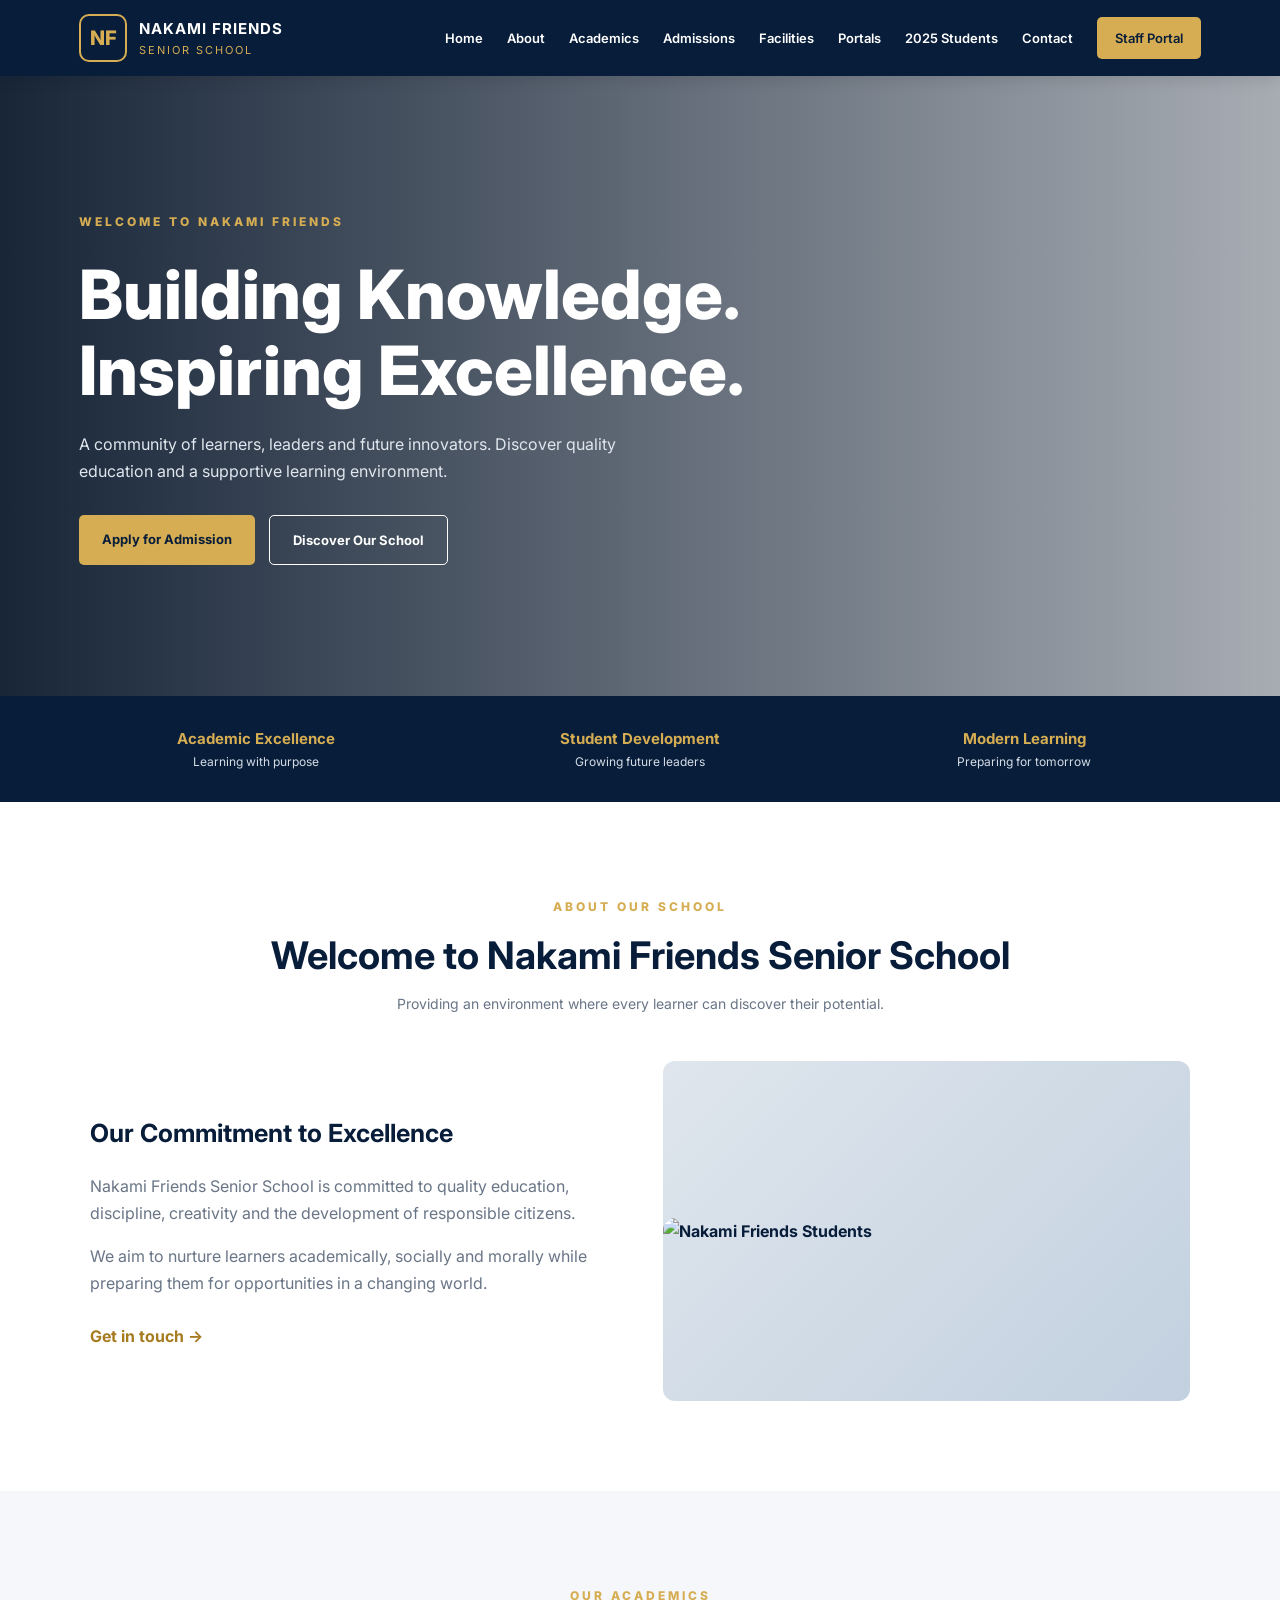
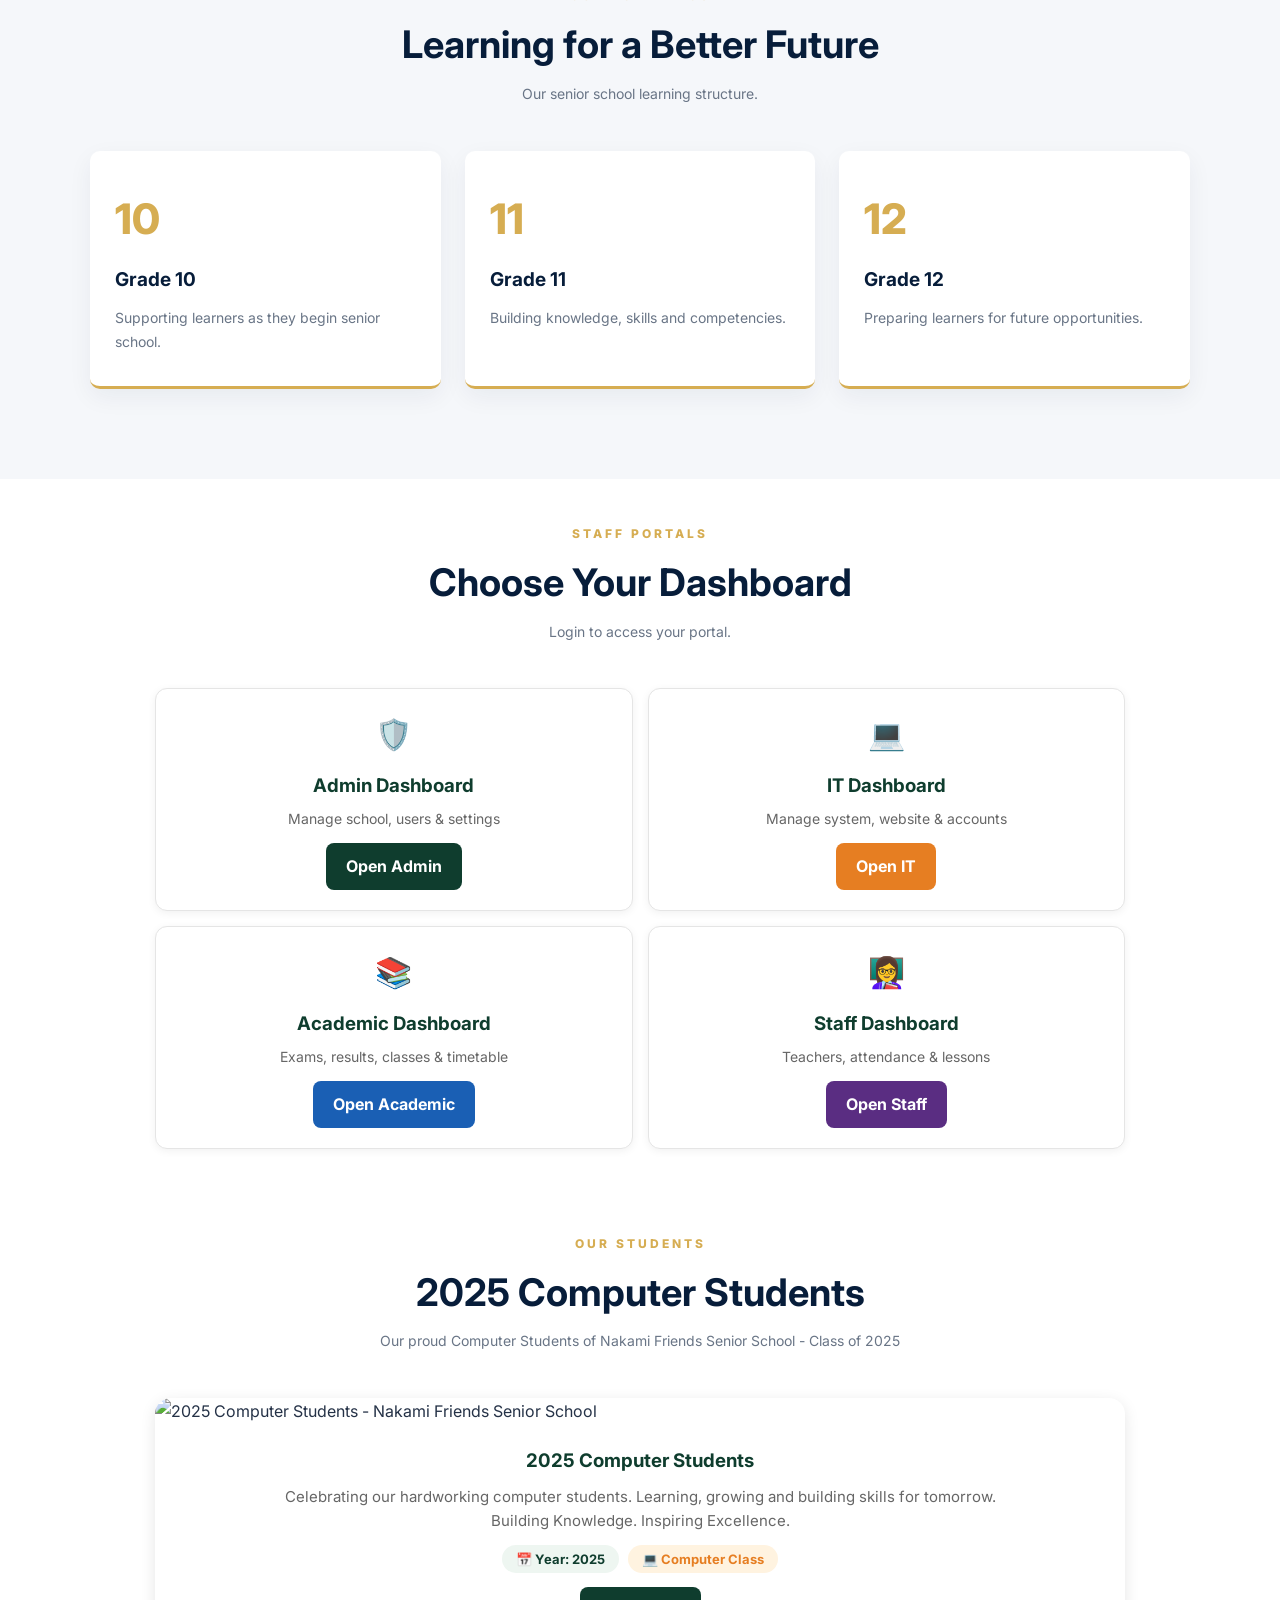
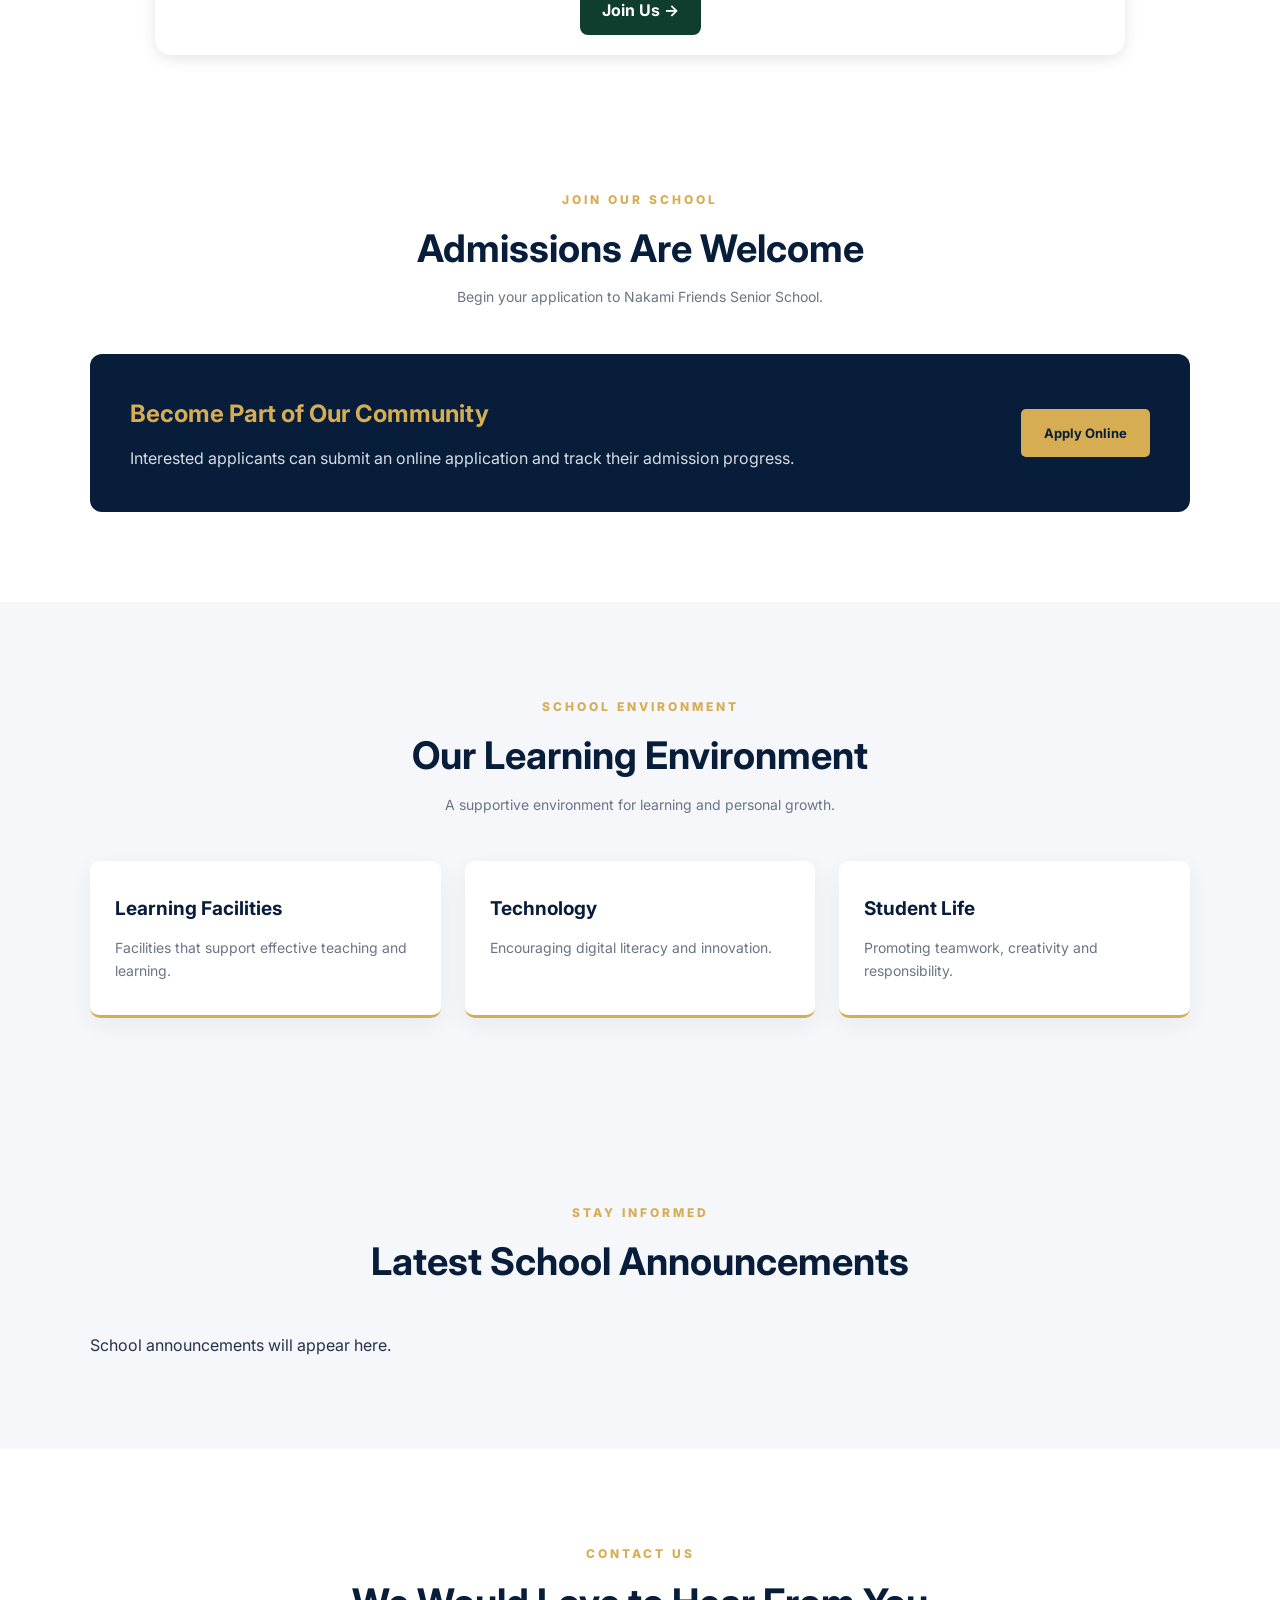
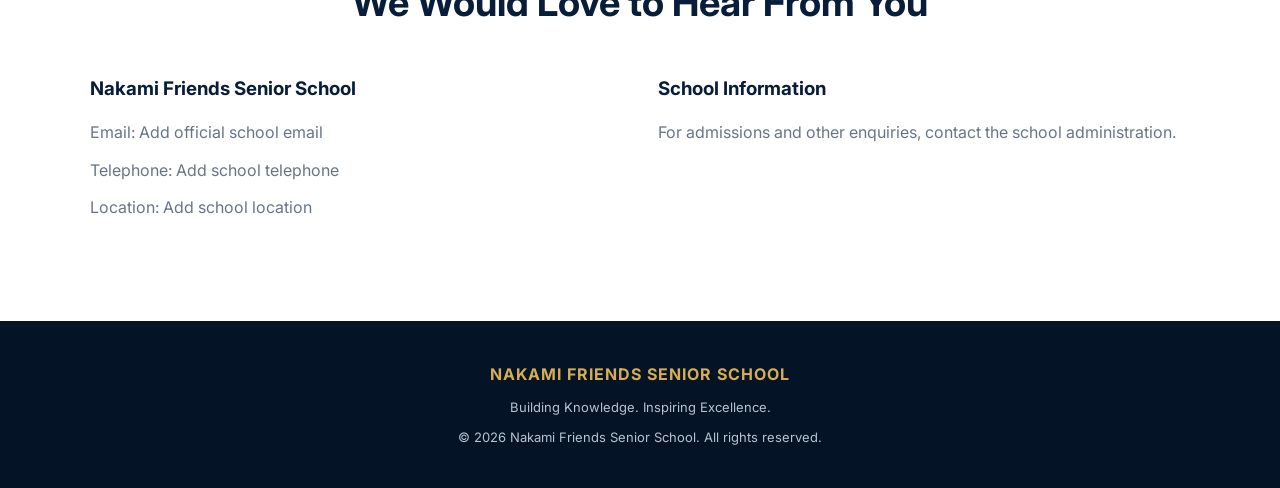
==== commit 04f7caf0: "Update index.html with new sections and images" ====
--- a/index.html
+++ b/index.html
@@ -9,7 +9,6 @@
     <link rel="preconnect" href="https://fonts.googleapis.com">
     <link href="https://fonts.googleapis.com/css2?family=Inter:wght@400;500;600;700;800&display=swap" rel="stylesheet">
     <style>
-      /* 4 PORTALS - added, will work even without style.css */
       .portals-section{padding:40px 15px;max-width:1000px;margin:auto}
       .portals-grid{display:grid;grid-template-columns:1fr 1fr;gap:15px;margin-top:20px}
       .portal-card{background:white;border:1px solid #e5e5e5;border-radius:12px;padding:20px;text-align:center;box-shadow:0 2px 8px rgba(0,0,0,.06)}
@@ -41,6 +40,7 @@
             <a href="#admissions">Admissions</a>
             <a href="#facilities">Facilities</a>
             <a href="#portals">Portals</a>
+            <a href="#computer-2025">2025 Students</a>
             <a href="#contact">Contact</a>
             <a href="login.html" class="login-link">Staff Portal</a>
         </nav>
@@ -82,7 +82,9 @@
             <p>We aim to nurture learners academically, socially and morally while preparing them for opportunities in a changing world.</p>
             <a href="#contact" class="text-link">Get in touch →</a>
         </div>
-        <div class="image-placeholder"><span>School Photograph</span><small>Add an authentic school photograph here</small></div>
+        <div class="image-placeholder">
+            <img src="2025-computer-students.jpg" alt="Nakami Friends Students" style="width:100%;height:100%;object-fit:cover;border-radius:12px;display:block">
+        </div>
     </div>
 </section>
 
@@ -99,7 +101,7 @@
     </div>
 </section>
 
-<!-- *** NEW: 4 PORTALS SECTION *** -->
+<!-- 4 PORTALS -->
 <section class="portals-section" id="portals">
     <div class="section-heading" style="text-align:center">
         <span>STAFF PORTALS</span>
@@ -112,6 +114,30 @@
         <div class="portal-card"><div style="font-size:30px">📚</div><h3>Academic Dashboard</h3><p>Exams, results, classes & timetable</p><a href="login.html?role=academic">Open Academic</a></div>
         <div class="portal-card"><div style="font-size:30px">👩‍🏫</div><h3>Staff Dashboard</h3><p>Teachers, attendance & lessons</p><a href="login.html?role=staff">Open Staff</a></div>
     </div>
+</section>
+
+<!-- 2025 COMPUTER STUDENTS POST -->
+<section class="section" id="computer-2025" style="padding:40px 15px;max-width:1000px;margin:auto">
+  <div class="section-heading" style="text-align:center">
+    <span>OUR STUDENTS</span>
+    <h2>2025 Computer Students</h2>
+    <p>Our proud Computer Students of Nakami Friends Senior School - Class of 2025</p>
+  </div>
+  <div style="background:white;border-radius:16px;overflow:hidden;box-shadow:0 4px 15px rgba(0,0,0,.1);margin-top:20px">
+    <img src="2025-computer-students.jpg" alt="2025 Computer Students - Nakami Friends Senior School" style="width:100%;display:block">
+    <div style="padding:20px;text-align:center">
+      <h3 style="color:#0f3d2e;margin-bottom:8px">2025 Computer Students</h3>
+      <p style="color:#666;font-size:15px;line-height:1.6">
+        Celebrating our hardworking computer students. Learning, growing and building skills for tomorrow.
+        <br>Building Knowledge. Inspiring Excellence.
+      </p>
+      <p style="margin-top:12px">
+        <span style="background:#eef6f1;color:#0f3d2e;padding:6px 14px;border-radius:20px;font-size:13px;font-weight:700">📅 Year: 2025</span>
+        <span style="background:#fff3e0;color:#e67e22;padding:6px 14px;border-radius:20px;font-size:13px;font-weight:700;margin-left:5px">💻 Computer Class</span>
+      </p>
+      <a href="#admissions" style="display:inline-block;margin-top:15px;background:#0f3d2e;color:white;padding:10px 22px;border-radius:8px;text-decoration:none;font-weight:700">Join Us →</a>
+    </div>
+  </div>
 </section>
 
 <section class="section admissions-section" id="admissions">
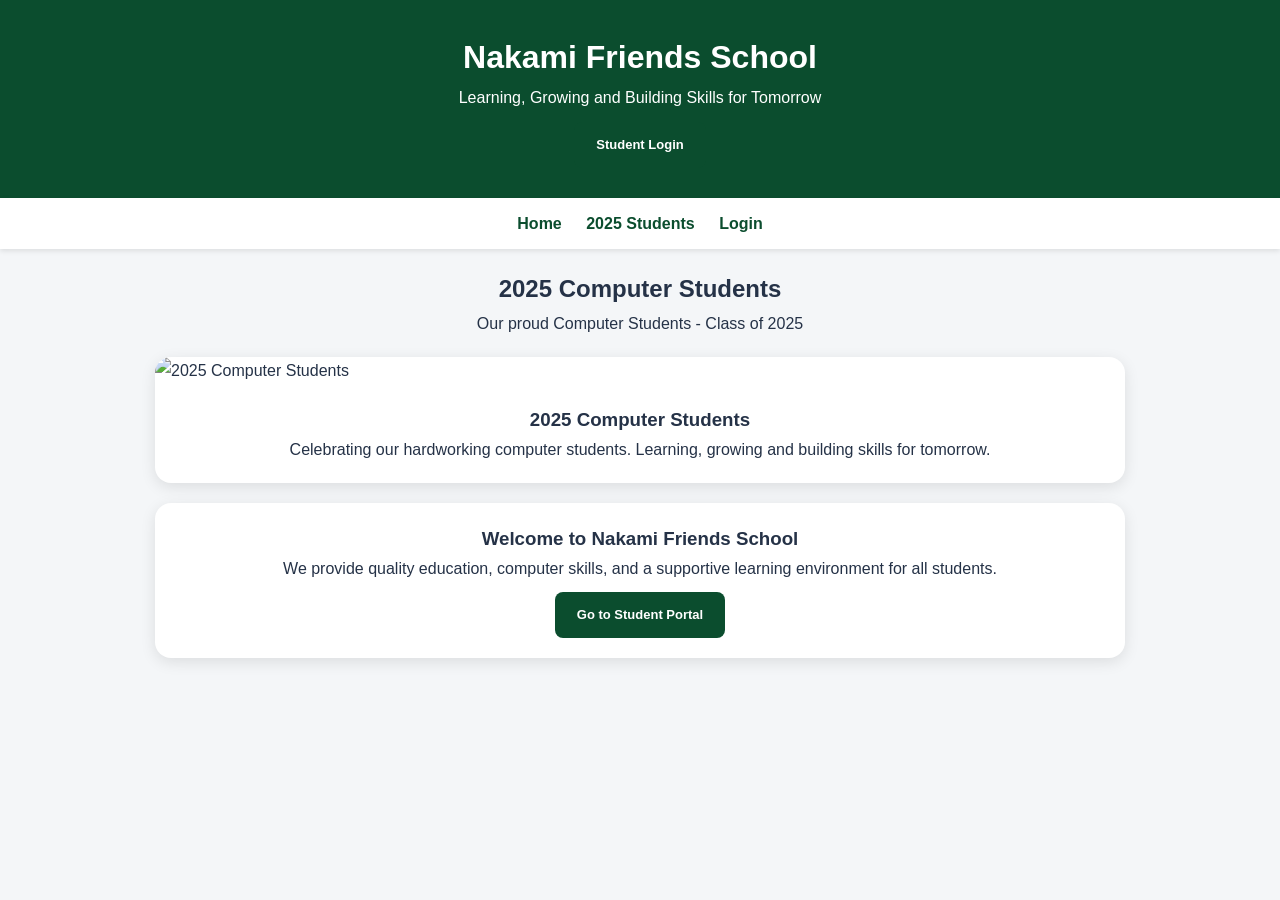
==== commit 479abc92: "Refactor index.html for Nakami Friends School" ====
--- a/index.html
+++ b/index.html
@@ -1,189 +1,63 @@
 <!DOCTYPE html>
 <html lang="en">
 <head>
-    <meta charset="UTF-8">
-    <meta name="viewport" content="width=device-width, initial-scale=1.0">
-    <meta name="description" content="Official website of Nakami Friends Senior School">
-    <title>NAKAMI FRIENDS SENIOR SCHOOL</title>
-    <link rel="stylesheet" href="style.css">
-    <link rel="preconnect" href="https://fonts.googleapis.com">
-    <link href="https://fonts.googleapis.com/css2?family=Inter:wght@400;500;600;700;800&display=swap" rel="stylesheet">
-    <style>
-      .portals-section{padding:40px 15px;max-width:1000px;margin:auto}
-      .portals-grid{display:grid;grid-template-columns:1fr 1fr;gap:15px;margin-top:20px}
-      .portal-card{background:white;border:1px solid #e5e5e5;border-radius:12px;padding:20px;text-align:center;box-shadow:0 2px 8px rgba(0,0,0,.06)}
-      .portal-card h3{color:#0f3d2e;margin:10px 0 5px}
-      .portal-card p{color:#666;font-size:14px;margin-bottom:12px}
-      .portal-card a{display:inline-block;background:#0f3d2e;color:white;padding:10px 20px;border-radius:8px;text-decoration:none;font-weight:700}
-      .portal-card:nth-child(2) a{background:#e67e22}
-      .portal-card:nth-child(3) a{background:#1a5fb4}
-      .portal-card:nth-child(4) a{background:#5a2d82}
-      @media(max-width:600px){.portals-grid{grid-template-columns:1fr}}
-    </style>
+<meta charset="UTF-8">
+<meta name="viewport" content="width=device-width, initial-scale=1.0">
+<title>Nakami Friends School</title>
+<link rel="stylesheet" href="style.css">
+<style>
+body{font-family:Arial,sans-serif;margin:0;background:#f4f6f8}
+header{background:#0b4d2e;color:white;padding:30px 15px;text-align:center}
+nav{background:white;padding:12px;text-align:center;box-shadow:0 2px 5px rgba(0,0,0,.1)}
+nav a{margin:0 10px;color:#0b4d2e;font-weight:bold;text-decoration:none}
+.container{max-width:1000px;margin:auto;padding:20px 15px}
+.card{background:white;border-radius:16px;overflow:hidden;box-shadow:0 4px 15px rgba(0,0,0,.1);margin-top:20px}
+.card img{width:100%;display:block}
+.card-text{padding:20px;text-align:center}
+.btn{display:inline-block;background:#0b4d2e;color:white;padding:12px 22px;border-radius:8px;text-decoration:none;margin-top:10px}
+</style>
 </head>
 <body>
 
-<header class="site-header">
-    <div class="header-container">
-        <a href="#home" class="brand">
-            <div class="logo">NF</div>
-            <div>
-                <strong>NAKAMI FRIENDS</strong>
-                <span>SENIOR SCHOOL</span>
-            </div>
-        </a>
-        <button class="menu-toggle" id="menuToggle" aria-label="Toggle navigation">☰</button>
-        <nav id="navigation">
-            <a href="#home">Home</a>
-            <a href="#about">About</a>
-            <a href="#academics">Academics</a>
-            <a href="#admissions">Admissions</a>
-            <a href="#facilities">Facilities</a>
-            <a href="#portals">Portals</a>
-            <a href="#computer-2025">2025 Students</a>
-            <a href="#contact">Contact</a>
-            <a href="login.html" class="login-link">Staff Portal</a>
-        </nav>
-    </div>
+<header>
+<h1>Nakami Friends School</h1>
+<p>Learning, Growing and Building Skills for Tomorrow</p>
+<a href="login.html" class="btn">Student Login</a>
 </header>
 
-<main>
+<nav>
+<a href="#">Home</a>
+<a href="#computer-2025">2025 Students</a>
+<a href="login.html">Login</a>
+</nav>
 
-<section class="hero" id="home">
-    <div class="hero-overlay">
-        <div class="hero-content">
-            <span class="hero-label">WELCOME TO NAKAMI FRIENDS</span>
-            <h1>Building Knowledge.<br>Inspiring Excellence.</h1>
-            <p>A community of learners, leaders and future innovators. Discover quality education and a supportive learning environment.</p>
-            <div class="hero-buttons">
-                <a href="#admissions" class="btn btn-gold">Apply for Admission</a>
-                <a href="#about" class="btn btn-outline">Discover Our School</a>
-            </div>
-        </div>
-    </div>
+<div class="container">
+
+<!-- YOUR PHOTO POST -->
+<section id="computer-2025">
+<div style="text-align:center">
+<h2>2025 Computer Students</h2>
+<p>Our proud Computer Students - Class of 2025</p>
+</div>
+
+<div class="card">
+<img src="2025 computer student.jpg" alt="2025 Computer Students">
+<div class="card-text">
+<h3>2025 Computer Students</h3>
+<p>Celebrating our hardworking computer students. Learning, growing and building skills for tomorrow.</p>
+</div>
+</div>
 </section>
 
-<section class="quick-info">
-    <div><strong>Academic Excellence</strong><span>Learning with purpose</span></div>
-    <div><strong>Student Development</strong><span>Growing future leaders</span></div>
-    <div><strong>Modern Learning</strong><span>Preparing for tomorrow</span></div>
-</section>
+<div class="card">
+<div class="card-text">
+<h3>Welcome to Nakami Friends School</h3>
+<p>We provide quality education, computer skills, and a supportive learning environment for all students.</p>
+<a href="login.html" class="btn">Go to Student Portal</a>
+</div>
+</div>
 
-<section class="section about-section" id="about">
-    <div class="section-heading">
-        <span>ABOUT OUR SCHOOL</span>
-        <h2>Welcome to Nakami Friends Senior School</h2>
-        <p>Providing an environment where every learner can discover their potential.</p>
-    </div>
-    <div class="about-content">
-        <div>
-            <h3>Our Commitment to Excellence</h3>
-            <p>Nakami Friends Senior School is committed to quality education, discipline, creativity and the development of responsible citizens.</p>
-            <p>We aim to nurture learners academically, socially and morally while preparing them for opportunities in a changing world.</p>
-            <a href="#contact" class="text-link">Get in touch →</a>
-        </div>
-        <div class="image-placeholder">
-            <img src="2025-computer-students.jpg" alt="Nakami Friends Students" style="width:100%;height:100%;object-fit:cover;border-radius:12px;display:block">
-        </div>
-    </div>
-</section>
-
-<section class="section academics-section" id="academics">
-    <div class="section-heading">
-        <span>OUR ACADEMICS</span>
-        <h2>Learning for a Better Future</h2>
-        <p>Our senior school learning structure.</p>
-    </div>
-    <div class="card-grid">
-        <article class="info-card"><div class="card-number">10</div><h3>Grade 10</h3><p>Supporting learners as they begin senior school.</p></article>
-        <article class="info-card"><div class="card-number">11</div><h3>Grade 11</h3><p>Building knowledge, skills and competencies.</p></article>
-        <article class="info-card"><div class="card-number">12</div><h3>Grade 12</h3><p>Preparing learners for future opportunities.</p></article>
-    </div>
-</section>
-
-<!-- 4 PORTALS -->
-<section class="portals-section" id="portals">
-    <div class="section-heading" style="text-align:center">
-        <span>STAFF PORTALS</span>
-        <h2>Choose Your Dashboard</h2>
-        <p>Login to access your portal.</p>
-    </div>
-    <div class="portals-grid">
-        <div class="portal-card"><div style="font-size:30px">🛡️</div><h3>Admin Dashboard</h3><p>Manage school, users & settings</p><a href="login.html?role=admin">Open Admin</a></div>
-        <div class="portal-card"><div style="font-size:30px">💻</div><h3>IT Dashboard</h3><p>Manage system, website & accounts</p><a href="login.html?role=it">Open IT</a></div>
-        <div class="portal-card"><div style="font-size:30px">📚</div><h3>Academic Dashboard</h3><p>Exams, results, classes & timetable</p><a href="login.html?role=academic">Open Academic</a></div>
-        <div class="portal-card"><div style="font-size:30px">👩‍🏫</div><h3>Staff Dashboard</h3><p>Teachers, attendance & lessons</p><a href="login.html?role=staff">Open Staff</a></div>
-    </div>
-</section>
-
-<!-- 2025 COMPUTER STUDENTS POST -->
-<section class="section" id="computer-2025" style="padding:40px 15px;max-width:1000px;margin:auto">
-  <div class="section-heading" style="text-align:center">
-    <span>OUR STUDENTS</span>
-    <h2>2025 Computer Students</h2>
-    <p>Our proud Computer Students of Nakami Friends Senior School - Class of 2025</p>
-  </div>
-  <div style="background:white;border-radius:16px;overflow:hidden;box-shadow:0 4px 15px rgba(0,0,0,.1);margin-top:20px">
-    <img src="2025-computer-students.jpg" alt="2025 Computer Students - Nakami Friends Senior School" style="width:100%;display:block">
-    <div style="padding:20px;text-align:center">
-      <h3 style="color:#0f3d2e;margin-bottom:8px">2025 Computer Students</h3>
-      <p style="color:#666;font-size:15px;line-height:1.6">
-        Celebrating our hardworking computer students. Learning, growing and building skills for tomorrow.
-        <br>Building Knowledge. Inspiring Excellence.
-      </p>
-      <p style="margin-top:12px">
-        <span style="background:#eef6f1;color:#0f3d2e;padding:6px 14px;border-radius:20px;font-size:13px;font-weight:700">📅 Year: 2025</span>
-        <span style="background:#fff3e0;color:#e67e22;padding:6px 14px;border-radius:20px;font-size:13px;font-weight:700;margin-left:5px">💻 Computer Class</span>
-      </p>
-      <a href="#admissions" style="display:inline-block;margin-top:15px;background:#0f3d2e;color:white;padding:10px 22px;border-radius:8px;text-decoration:none;font-weight:700">Join Us →</a>
-    </div>
-  </div>
-</section>
-
-<section class="section admissions-section" id="admissions">
-    <div class="section-heading">
-        <span>JOIN OUR SCHOOL</span>
-        <h2>Admissions Are Welcome</h2>
-        <p>Begin your application to Nakami Friends Senior School.</p>
-    </div>
-    <div class="admission-box">
-        <div><h3>Become Part of Our Community</h3><p>Interested applicants can submit an online application and track their admission progress.</p></div>
-        <a href="admissions.html" class="btn btn-gold">Apply Online</a>
-    </div>
-</section>
-
-<section class="section facilities-section" id="facilities">
-    <div class="section-heading">
-        <span>SCHOOL ENVIRONMENT</span>
-        <h2>Our Learning Environment</h2>
-        <p>A supportive environment for learning and personal growth.</p>
-    </div>
-    <div class="card-grid">
-        <article class="info-card"><h3>Learning Facilities</h3><p>Facilities that support effective teaching and learning.</p></article>
-        <article class="info-card"><h3>Technology</h3><p>Encouraging digital literacy and innovation.</p></article>
-        <article class="info-card"><h3>Student Life</h3><p>Promoting teamwork, creativity and responsibility.</p></article>
-    </div>
-</section>
-
-<section class="section news-section" id="news">
-    <div class="section-heading"><span>STAY INFORMED</span><h2>Latest School Announcements</h2></div>
-    <div id="publicNews" class="card-grid"><p>School announcements will appear here.</p></div>
-</section>
-
-<section class="section contact-section" id="contact">
-    <div class="section-heading"><span>CONTACT US</span><h2>We Would Love to Hear From You</h2></div>
-    <div class="contact-content">
-        <div><h3>Nakami Friends Senior School</h3><p>Email: Add official school email</p><p>Telephone: Add school telephone</p><p>Location: Add school location</p></div>
-        <div><h3>School Information</h3><p>For admissions and other enquiries, contact the school administration.</p></div>
-    </div>
-</section>
-
-</main>
-
-<footer class="site-footer">
-    <div><strong>NAKAMI FRIENDS SENIOR SCHOOL</strong><p>Building Knowledge. Inspiring Excellence.</p></div>
-    <p>© <span id="year"></span> Nakami Friends Senior School. All rights reserved.</p>
-</footer>
+</div>
 
 <script src="script.js"></script>
 </body>
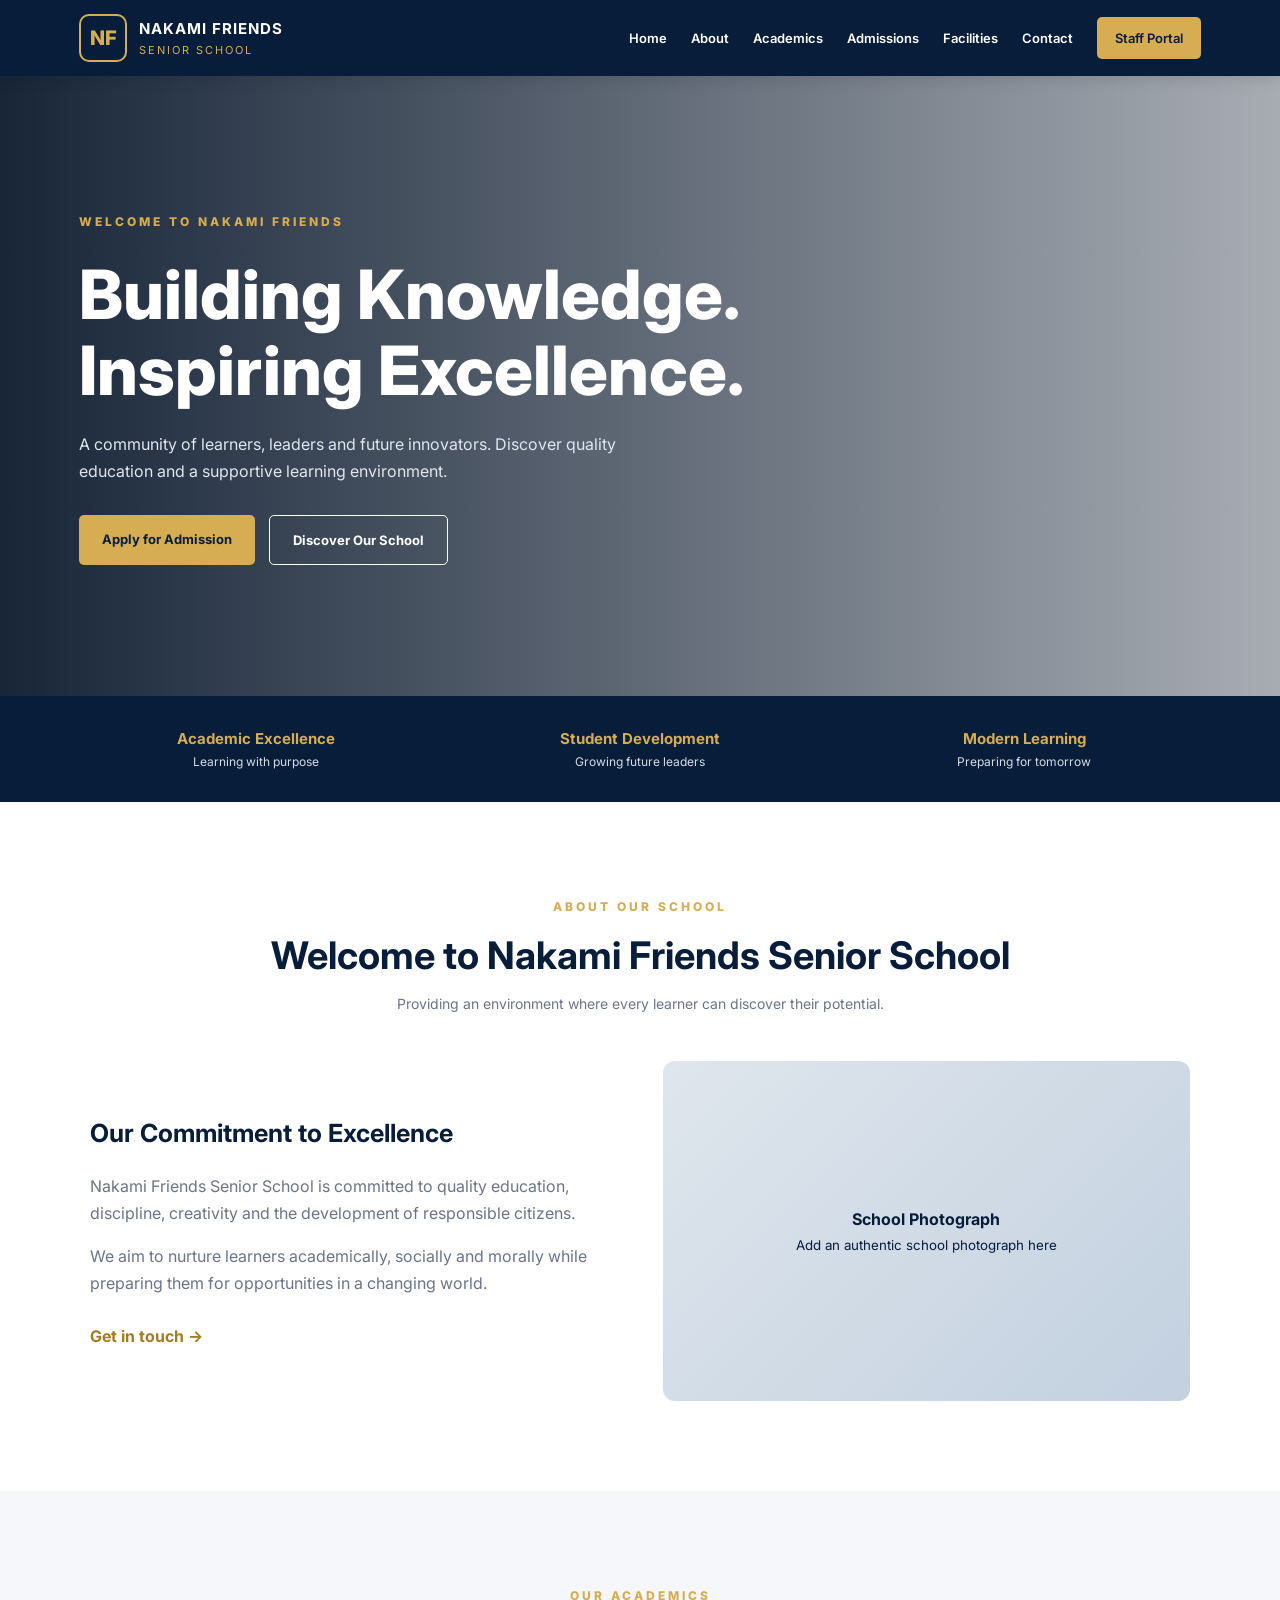
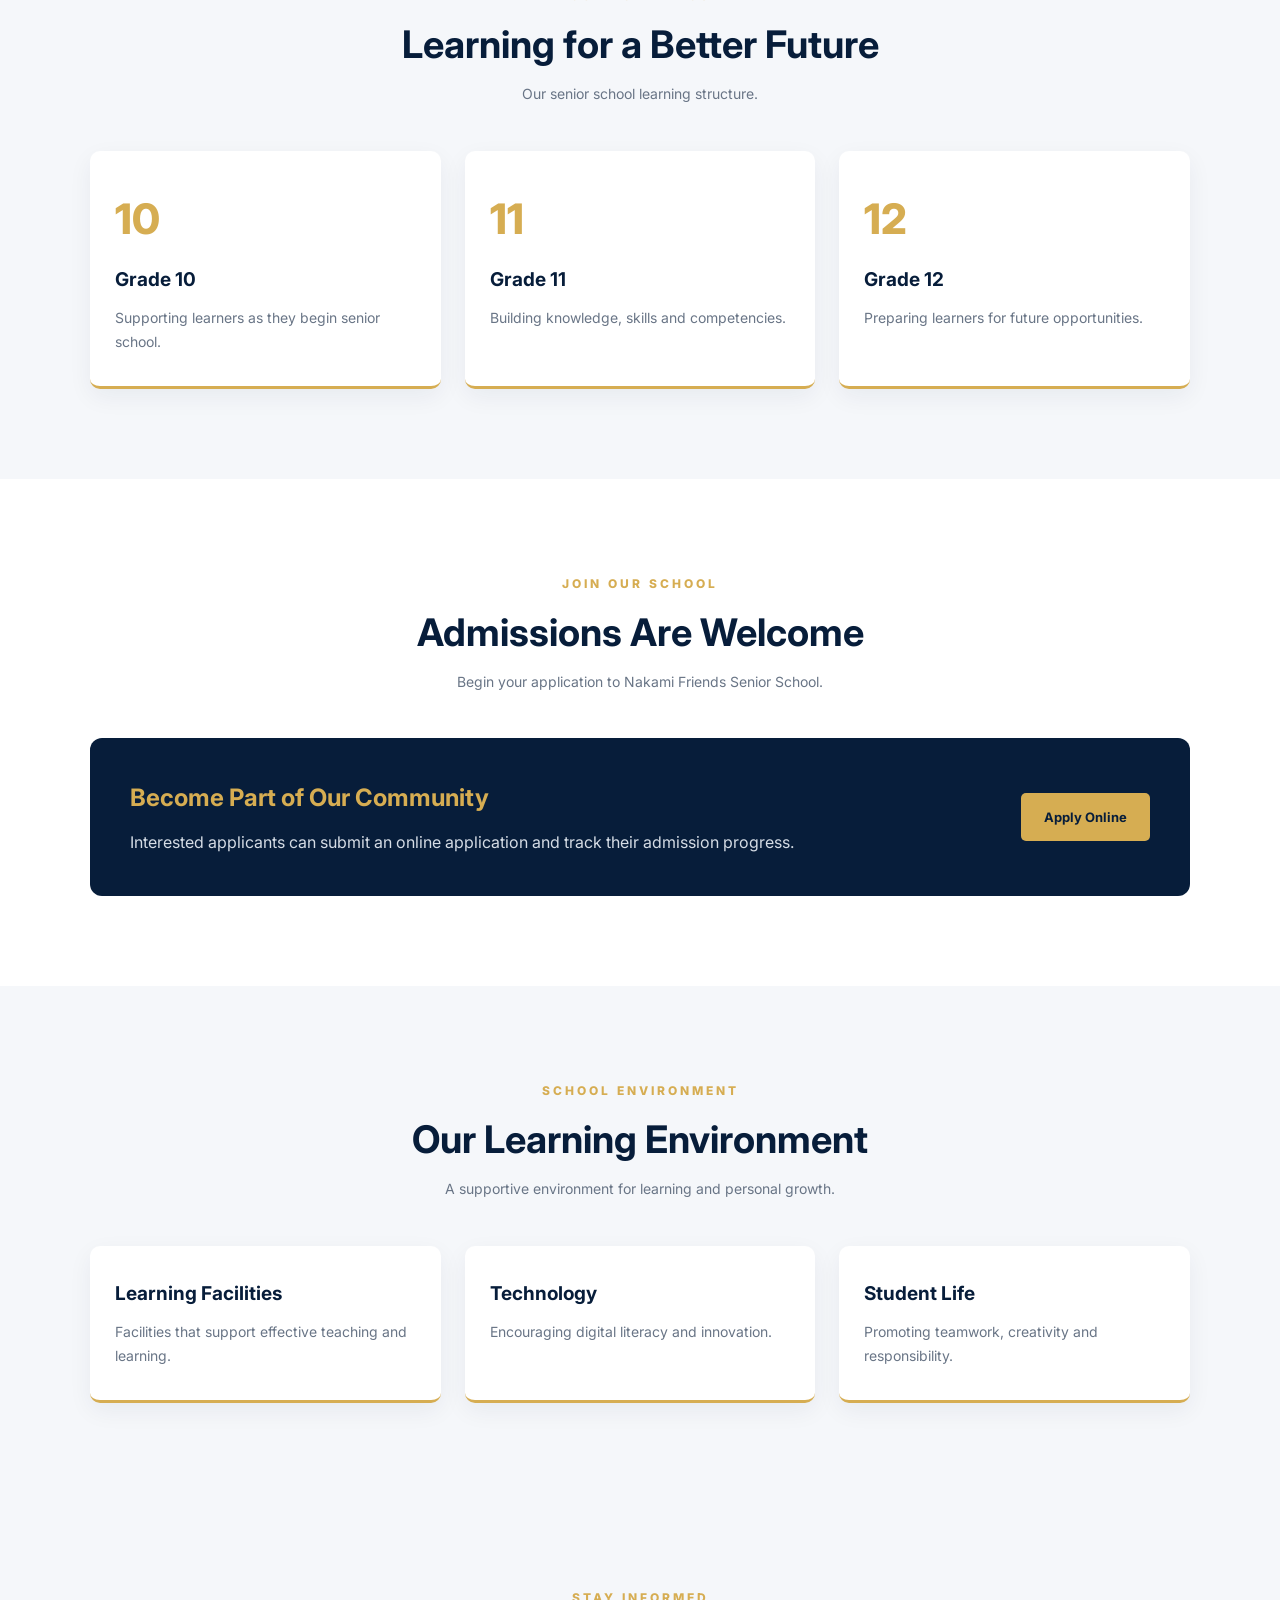
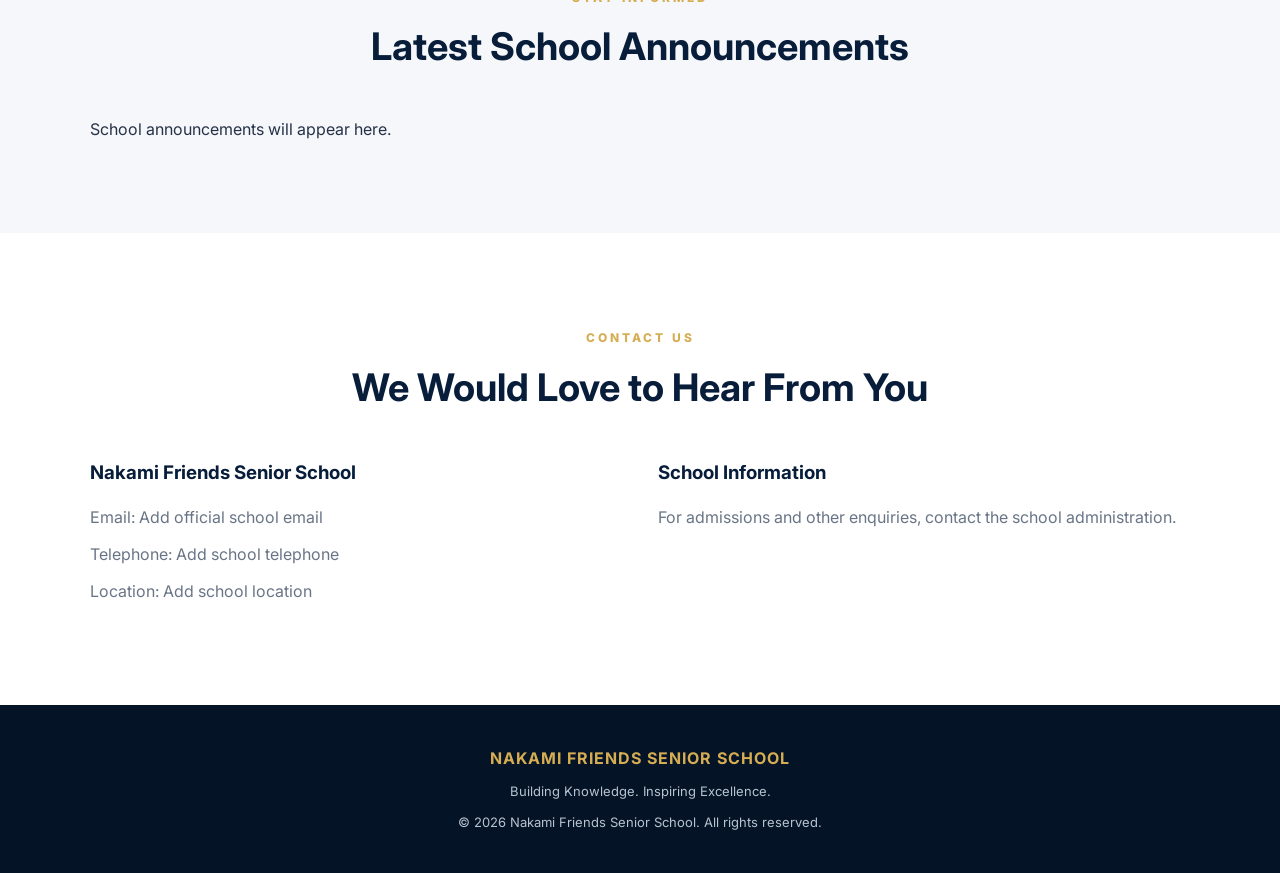
==== commit cf10f2be: "Revamp index.html with new layout and SEO tags Updated the HTML structure and added new meta tags fo" ====
--- a/index.html
+++ b/index.html
@@ -1,63 +1,214 @@
+
 <!DOCTYPE html>
 <html lang="en">
 <head>
-<meta charset="UTF-8">
-<meta name="viewport" content="width=device-width, initial-scale=1.0">
-<title>Nakami Friends School</title>
-<link rel="stylesheet" href="style.css">
-<style>
-body{font-family:Arial,sans-serif;margin:0;background:#f4f6f8}
-header{background:#0b4d2e;color:white;padding:30px 15px;text-align:center}
-nav{background:white;padding:12px;text-align:center;box-shadow:0 2px 5px rgba(0,0,0,.1)}
-nav a{margin:0 10px;color:#0b4d2e;font-weight:bold;text-decoration:none}
-.container{max-width:1000px;margin:auto;padding:20px 15px}
-.card{background:white;border-radius:16px;overflow:hidden;box-shadow:0 4px 15px rgba(0,0,0,.1);margin-top:20px}
-.card img{width:100%;display:block}
-.card-text{padding:20px;text-align:center}
-.btn{display:inline-block;background:#0b4d2e;color:white;padding:12px 22px;border-radius:8px;text-decoration:none;margin-top:10px}
-</style>
+    <meta charset="UTF-8">
+    <meta name="viewport" content="width=device-width, initial-scale=1.0">
+    <meta name="description" content="Official website of Nakami Friends Senior School">
+    <title>NAKAMI FRIENDS SENIOR SCHOOL</title>
+    <link rel="stylesheet" href="style.css">
+    <link rel="preconnect" href="https://fonts.googleapis.com">
+    <link href="https://fonts.googleapis.com/css2?family=Inter:wght@400;500;600;700;800&display=swap" rel="stylesheet">
 </head>
+
 <body>
 
-<header>
-<h1>Nakami Friends School</h1>
-<p>Learning, Growing and Building Skills for Tomorrow</p>
-<a href="login.html" class="btn">Student Login</a>
+<header class="site-header">
+    <div class="header-container">
+        <a href="#home" class="brand">
+            <div class="logo">NF</div>
+            <div>
+                <strong>NAKAMI FRIENDS</strong>
+                <span>SENIOR SCHOOL</span>
+            </div>
+        </a>
+
+        <button class="menu-toggle" id="menuToggle" aria-label="Toggle navigation">
+            ☰
+        </button>
+
+        <nav id="navigation">
+            <a href="#home">Home</a>
+            <a href="#about">About</a>
+            <a href="#academics">Academics</a>
+            <a href="#admissions">Admissions</a>
+            <a href="#facilities">Facilities</a>
+            <a href="#contact">Contact</a>
+            <a href="login.html" class="login-link">Staff Portal</a>
+        </nav>
+    </div>
 </header>
 
-<nav>
-<a href="#">Home</a>
-<a href="#computer-2025">2025 Students</a>
-<a href="login.html">Login</a>
-</nav>
-
-<div class="container">
-
-<!-- YOUR PHOTO POST -->
-<section id="computer-2025">
-<div style="text-align:center">
-<h2>2025 Computer Students</h2>
-<p>Our proud Computer Students - Class of 2025</p>
-</div>
-
-<div class="card">
-<img src="2025 computer student.jpg" alt="2025 Computer Students">
-<div class="card-text">
-<h3>2025 Computer Students</h3>
-<p>Celebrating our hardworking computer students. Learning, growing and building skills for tomorrow.</p>
-</div>
-</div>
-</section>
-
-<div class="card">
-<div class="card-text">
-<h3>Welcome to Nakami Friends School</h3>
-<p>We provide quality education, computer skills, and a supportive learning environment for all students.</p>
-<a href="login.html" class="btn">Go to Student Portal</a>
-</div>
-</div>
-
-</div>
+<main>
+
+<section class="hero" id="home">
+    <div class="hero-overlay">
+        <div class="hero-content">
+            <span class="hero-label">WELCOME TO NAKAMI FRIENDS</span>
+            <h1>Building Knowledge.<br>Inspiring Excellence.</h1>
+            <p>
+                A community of learners, leaders and future innovators.
+                Discover quality education and a supportive learning environment.
+            </p>
+            <div class="hero-buttons">
+                <a href="#admissions" class="btn btn-gold">Apply for Admission</a>
+                <a href="#about" class="btn btn-outline">Discover Our School</a>
+            </div>
+        </div>
+    </div>
+</section>
+
+<section class="quick-info">
+    <div>
+        <strong>Academic Excellence</strong>
+        <span>Learning with purpose</span>
+    </div>
+    <div>
+        <strong>Student Development</strong>
+        <span>Growing future leaders</span>
+    </div>
+    <div>
+        <strong>Modern Learning</strong>
+        <span>Preparing for tomorrow</span>
+    </div>
+</section>
+
+<section class="section about-section" id="about">
+    <div class="section-heading">
+        <span>ABOUT OUR SCHOOL</span>
+        <h2>Welcome to Nakami Friends Senior School</h2>
+        <p>Providing an environment where every learner can discover their potential.</p>
+    </div>
+
+    <div class="about-content">
+        <div>
+            <h3>Our Commitment to Excellence</h3>
+            <p>
+                Nakami Friends Senior School is committed to quality education,
+                discipline, creativity and the development of responsible citizens.
+            </p>
+            <p>
+                We aim to nurture learners academically, socially and morally
+                while preparing them for opportunities in a changing world.
+            </p>
+            <a href="#contact" class="text-link">Get in touch →</a>
+        </div>
+
+        <div class="image-placeholder">
+            <span>School Photograph</span>
+            <small>Add an authentic school photograph here</small>
+        </div>
+    </div>
+</section>
+
+<section class="section academics-section" id="academics">
+    <div class="section-heading">
+        <span>OUR ACADEMICS</span>
+        <h2>Learning for a Better Future</h2>
+        <p>Our senior school learning structure.</p>
+    </div>
+
+    <div class="card-grid">
+        <article class="info-card">
+            <div class="card-number">10</div>
+            <h3>Grade 10</h3>
+            <p>Supporting learners as they begin senior school.</p>
+        </article>
+
+        <article class="info-card">
+            <div class="card-number">11</div>
+            <h3>Grade 11</h3>
+            <p>Building knowledge, skills and competencies.</p>
+        </article>
+
+        <article class="info-card">
+            <div class="card-number">12</div>
+            <h3>Grade 12</h3>
+            <p>Preparing learners for future opportunities.</p>
+        </article>
+    </div>
+</section>
+
+<section class="section admissions-section" id="admissions">
+    <div class="section-heading">
+        <span>JOIN OUR SCHOOL</span>
+        <h2>Admissions Are Welcome</h2>
+        <p>Begin your application to Nakami Friends Senior School.</p>
+    </div>
+
+    <div class="admission-box">
+        <div>
+            <h3>Become Part of Our Community</h3>
+            <p>
+                Interested applicants can submit an online application
+                and track their admission progress.
+            </p>
+        </div>
+        <a href="admissions.html" class="btn btn-gold">Apply Online</a>
+    </div>
+</section>
+
+<section class="section facilities-section" id="facilities">
+    <div class="section-heading">
+        <span>SCHOOL ENVIRONMENT</span>
+        <h2>Our Learning Environment</h2>
+        <p>A supportive environment for learning and personal growth.</p>
+    </div>
+
+    <div class="card-grid">
+        <article class="info-card">
+            <h3>Learning Facilities</h3>
+            <p>Facilities that support effective teaching and learning.</p>
+        </article>
+        <article class="info-card">
+            <h3>Technology</h3>
+            <p>Encouraging digital literacy and innovation.</p>
+        </article>
+        <article class="info-card">
+            <h3>Student Life</h3>
+            <p>Promoting teamwork, creativity and responsibility.</p>
+        </article>
+    </div>
+</section>
+
+<section class="section news-section" id="news">
+    <div class="section-heading">
+        <span>STAY INFORMED</span>
+        <h2>Latest School Announcements</h2>
+    </div>
+    <div id="publicNews" class="card-grid">
+        <p>School announcements will appear here.</p>
+    </div>
+</section>
+
+<section class="section contact-section" id="contact">
+    <div class="section-heading">
+        <span>CONTACT US</span>
+        <h2>We Would Love to Hear From You</h2>
+    </div>
+    <div class="contact-content">
+        <div>
+            <h3>Nakami Friends Senior School</h3>
+            <p>Email: Add official school email</p>
+            <p>Telephone: Add school telephone</p>
+            <p>Location: Add school location</p>
+        </div>
+        <div>
+            <h3>School Information</h3>
+            <p>For admissions and other enquiries, contact the school administration.</p>
+        </div>
+    </div>
+</section>
+
+</main>
+
+<footer class="site-footer">
+    <div>
+        <strong>NAKAMI FRIENDS SENIOR SCHOOL</strong>
+        <p>Building Knowledge. Inspiring Excellence.</p>
+    </div>
+    <p>© <span id="year"></span> Nakami Friends Senior School. All rights reserved.</p>
+</footer>
 
 <script src="script.js"></script>
 </body>
